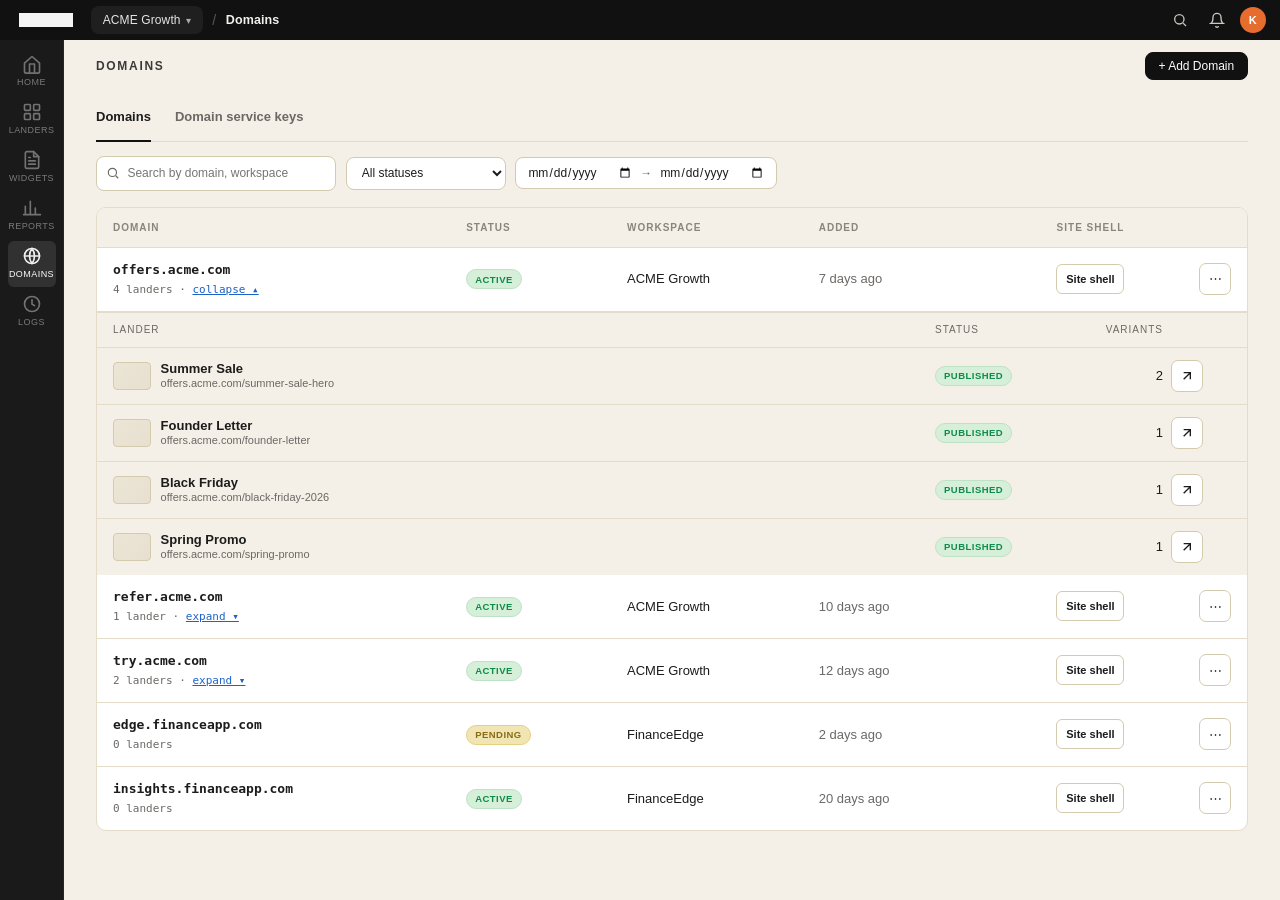
==== domains.html @ fefa6726 "added widgets, forms, html editor, etc" ====
<!DOCTYPE html>
<html lang="en">
<head>
  <meta charset="UTF-8" />
  <meta name="viewport" content="width=device-width, initial-scale=1, viewport-fit=cover" />
  <title>Domains · nexus</title>
  <link rel="stylesheet" href="styles.css" />
</head>
<body>
  <div class="top-strip"></div>
  <div class="shell">
    <aside class="sidebar">
      <a href="index.html" class="brand-tile" title="Home" aria-label="Forbes"><img src="img/forbes-logo.svg" alt="Forbes" class="brand-tile__img" width="72" height="18" decoding="async" /></a>
      <nav class="nav">
        <a href="index.html"><svg viewBox="0 0 24 24" fill="none" stroke="currentColor" stroke-width="2" stroke-linecap="round" stroke-linejoin="round"><path d="M3 11l9-8 9 8v10a2 2 0 0 1-2 2H5a2 2 0 0 1-2-2z"/><path d="M9 22V12h6v10"/></svg>Home</a>
        <a href="landers.html"><svg viewBox="0 0 24 24" fill="none" stroke="currentColor" stroke-width="2" stroke-linecap="round" stroke-linejoin="round"><rect x="3" y="3" width="7" height="7" rx="1"/><rect x="14" y="3" width="7" height="7" rx="1"/><rect x="3" y="14" width="7" height="7" rx="1"/><rect x="14" y="14" width="7" height="7" rx="1"/></svg>Landers</a>
        <a href="widgets.html"><svg viewBox="0 0 24 24" fill="none" stroke="currentColor" stroke-width="2" stroke-linecap="round" stroke-linejoin="round"><path d="M14 2H6a2 2 0 0 0-2 2v16a2 2 0 0 0 2 2h12a2 2 0 0 0 2-2V8z"/><path d="M14 2v6h6M16 13H8M16 17H8M10 9H8"/></svg>Widgets</a>
        <a href="reports.html"><svg viewBox="0 0 24 24" fill="none" stroke="currentColor" stroke-width="2" stroke-linecap="round" stroke-linejoin="round"><path d="M4 20V10M10 20V4M16 20v-8M22 20H2"/></svg>Reports</a>
        <a href="domains.html" class="is-active" aria-current="page"><svg viewBox="0 0 24 24" fill="none" stroke="currentColor" stroke-width="2" stroke-linecap="round" stroke-linejoin="round"><circle cx="12" cy="12" r="9"/><path d="M3 12h18M12 3a15 15 0 0 1 0 18M12 3a15 15 0 0 0 0 18"/></svg>Domains</a>
        <a href="logs.html"><svg viewBox="0 0 24 24" fill="none" stroke="currentColor" stroke-width="2" stroke-linecap="round" stroke-linejoin="round"><circle cx="12" cy="12" r="9"/><path d="M12 7v5l3 2"/></svg>Logs</a>
      </nav>
      <div class="avatar">K</div>
    </aside>

    <main class="main">
      <div class="page-header">
        <h1>Domains</h1>
        <div class="page-header__right">
          <button class="btn btn--black">+ Add Domain</button>
        </div>
      </div>

      <div class="page-body" data-tabs="domains-page">
        <div class="tabs">
          <button type="button" class="tab is-active" data-tab="domains">Domains</button>
          <button type="button" class="tab" data-tab="dsk">Domain service keys</button>
        </div>

        <section data-tab-panel="domains">
        <div class="toolbar">
          <div class="search-wrap">
            <svg viewBox="0 0 24 24" fill="none" stroke="currentColor" stroke-width="2"><circle cx="11" cy="11" r="7"/><path d="M21 21l-4.3-4.3"/></svg>
            <input class="input" type="search" id="domains-search" placeholder="Search by domain, workspace" />
          </div>
          <select class="select" id="domains-status-filter" aria-label="Status filter">
            <option value="">All statuses</option>
            <option value="active">Active</option>
            <option value="pending">Pending</option>
          </select>
          <div class="date-range" role="group" aria-label="Date added range">
            <input type="date" class="date-range__input" id="domains-date-from" aria-label="From date" />
            <span class="date-range__sep" aria-hidden="true">→</span>
            <input type="date" class="date-range__input" id="domains-date-to" aria-label="To date" />
          </div>
        </div>
        <div class="card">
          <div class="table-scroll" role="region" aria-label="Domains">
          <table class="table">
            <thead>
              <tr>
                <th>Domain</th>
                <th>Status</th>
                <th>Workspace</th>
                <th>Added</th>
                <!-- 6: H/F renamed to "Site shell" (Header / Footer / CMP). Tooltip clarifies. -->
                <th class="right" title="Shared header, footer, and consent (CMP) markup">Site shell</th>
                <th class="right"></th>
              </tr>
            </thead>
            <tbody>
              <tr class="domain-row" data-domain-row data-domain="offers.acme.com" data-workspace="ACME Growth" data-status="active" data-added="2026-04-16">
                <td>
                  <strong class="mono">offers.acme.com</strong>
                  <div class="domain-row__meta">4 landers · <button class="js-domain-toggle" data-target="nested-offers" aria-expanded="true" aria-controls="nested-offers"><span class="js-collapse-label">collapse ▴</span></button></div>
                </td>
                <td><span class="badge badge--active">Active</span></td>
                <td>ACME Growth</td>
                <td class="muted">7 days ago</td>
                <td class="right"><button class="shell-btn js-edit-shell" data-domain="offers.acme.com">Site shell</button></td>
                <td class="right"><button class="icon-btn" aria-label="More">⋯</button></td>
              </tr>
              <tr><td colspan="6" style="padding:0; border:none;">
                <div class="nested-landers" id="nested-offers">
                  <div class="nested-landers__head"><div>Lander</div><div>Status</div><div class="right">Variants</div><div></div></div>
                  <div class="nested-lander"><div class="lander-cell"><span class="lander-thumb"></span><div class="lander-name"><strong>Summer Sale</strong><small>offers.acme.com/summer-sale-hero</small></div></div><div><span class="badge badge--published">Published</span></div><div class="right">2</div><div><a class="icon-btn" href="landers.html?lander=summer-sale" title="Open in Landers" aria-label="Open Summer Sale in Landers"><svg viewBox="0 0 24 24" fill="none" stroke="currentColor" stroke-width="2"><path d="M7 17L17 7M7 7h10v10"/></svg></a></div></div>
                  <div class="nested-lander"><div class="lander-cell"><span class="lander-thumb"></span><div class="lander-name"><strong>Founder Letter</strong><small>offers.acme.com/founder-letter</small></div></div><div><span class="badge badge--published">Published</span></div><div class="right">1</div><div><a class="icon-btn" href="landers.html?lander=founder-letter" title="Open in Landers" aria-label="Open Founder Letter in Landers"><svg viewBox="0 0 24 24" fill="none" stroke="currentColor" stroke-width="2"><path d="M7 17L17 7M7 7h10v10"/></svg></a></div></div>
                  <div class="nested-lander"><div class="lander-cell"><span class="lander-thumb"></span><div class="lander-name"><strong>Black Friday</strong><small>offers.acme.com/black-friday-2026</small></div></div><div><span class="badge badge--published">Published</span></div><div class="right">1</div><div><a class="icon-btn" href="landers.html?lander=black-friday" title="Open in Landers" aria-label="Open Black Friday in Landers"><svg viewBox="0 0 24 24" fill="none" stroke="currentColor" stroke-width="2"><path d="M7 17L17 7M7 7h10v10"/></svg></a></div></div>
                  <div class="nested-lander"><div class="lander-cell"><span class="lander-thumb"></span><div class="lander-name"><strong>Spring Promo</strong><small>offers.acme.com/spring-promo</small></div></div><div><span class="badge badge--published">Published</span></div><div class="right">1</div><div><a class="icon-btn" href="landers.html?lander=spring-promo" title="Open in Landers" aria-label="Open Spring Promo in Landers"><svg viewBox="0 0 24 24" fill="none" stroke="currentColor" stroke-width="2"><path d="M7 17L17 7M7 7h10v10"/></svg></a></div></div>
                </div>
              </td></tr>

              <tr class="domain-row" data-domain-row data-domain="refer.acme.com" data-workspace="ACME Growth" data-status="active" data-added="2026-04-13">
                <td><strong class="mono">refer.acme.com</strong>
                  <div class="domain-row__meta">1 lander · <button class="js-domain-toggle" data-target="nested-refer" aria-expanded="false" aria-controls="nested-refer"><span class="js-collapse-label">expand ▾</span></button></div>
                </td>
                <td><span class="badge badge--active">Active</span></td>
                <td>ACME Growth</td>
                <td class="muted">10 days ago</td>
                <td class="right"><button class="shell-btn js-edit-shell" data-domain="refer.acme.com">Site shell</button></td>
                <td class="right"><button class="icon-btn">⋯</button></td>
              </tr>
              <tr><td colspan="6" style="padding:0; border:none;"><div class="nested-landers" id="nested-refer" hidden></div></td></tr>

              <tr class="domain-row" data-domain-row data-domain="try.acme.com" data-workspace="ACME Growth" data-status="active" data-added="2026-04-11">
                <td><strong class="mono">try.acme.com</strong>
                  <div class="domain-row__meta">2 landers · <button class="js-domain-toggle" data-target="nested-try" aria-expanded="false" aria-controls="nested-try"><span class="js-collapse-label">expand ▾</span></button></div>
                </td>
                <td><span class="badge badge--active">Active</span></td>
                <td>ACME Growth</td>
                <td class="muted">12 days ago</td>
                <td class="right"><button class="shell-btn js-edit-shell" data-domain="try.acme.com">Site shell</button></td>
                <td class="right"><button class="icon-btn">⋯</button></td>
              </tr>
              <tr><td colspan="6" style="padding:0; border:none;"><div class="nested-landers" id="nested-try" hidden></div></td></tr>

              <tr class="domain-row" data-domain-row data-domain="edge.financeapp.com" data-workspace="FinanceEdge" data-status="pending" data-added="2026-04-21">
                <td><strong class="mono">edge.financeapp.com</strong>
                  <div class="domain-row__meta">0 landers</div>
                </td>
                <td><span class="badge badge--pending">Pending</span></td>
                <td>FinanceEdge</td>
                <td class="muted">2 days ago</td>
                <td class="right"><button class="shell-btn js-edit-shell" data-domain="edge.financeapp.com">Site shell</button></td>
                <td class="right"><button class="icon-btn">⋯</button></td>
              </tr>
              <tr class="domain-row" data-domain-row data-domain="insights.financeapp.com" data-workspace="FinanceEdge" data-status="active" data-added="2026-04-03">
                <td><strong class="mono">insights.financeapp.com</strong>
                  <div class="domain-row__meta">0 landers</div>
                </td>
                <td><span class="badge badge--active">Active</span></td>
                <td>FinanceEdge</td>
                <td class="muted">20 days ago</td>
                <td class="right"><button class="shell-btn js-edit-shell" data-domain="insights.financeapp.com">Site shell</button></td>
                <td class="right"><button class="icon-btn">⋯</button></td>
              </tr>
            </tbody>
          </table>
          </div>
        </div>
        </section>

        <section data-tab-panel="dsk" hidden>
          <div class="card">
            <div class="toolbar" style="padding-top:0.5rem;">
              <p class="muted" style="margin:0; flex:1; font-size:12px;">Keys used for server-side calls (webhooks, APIs). Prototype — nothing is persisted.</p>
              <button type="button" class="btn btn--black" id="dsk-add-btn">+ Add key</button>
            </div>
            <div class="table-scroll" role="region" aria-label="Domain service keys">
              <table class="table table--dsk" id="dsk-table">
                <thead>
                  <tr>
                    <th>Name</th>
                    <th>Key ID</th>
                    <th>Domains</th>
                    <th>Created</th>
                    <th>Last used</th>
                    <th class="right">Actions</th>
                  </tr>
                </thead>
                <tbody id="dsk-body"></tbody>
              </table>
            </div>
          </div>
        </section>
      </div>
    </main>
  </div>

  <!-- Site shell: right drawer + preview (see site-shell.js) -->

  <!-- DSK: add / edit (same dialog, mode) -->
  <dialog class="modal" id="dialog-dsk-form">
    <form method="dialog" class="modal__inner" id="form-dsk">
      <div class="modal__header">
        <div>
          <h2 class="modal__title" id="dsk-form-title">Add service key</h2>
          <p class="modal__hint" id="dsk-form-hint">Display name and which domains may use this key.</p>
        </div>
        <button type="button" class="modal__close" data-close-dialog aria-label="Close">✕</button>
      </div>
      <input type="hidden" id="dsk-edit-id" value="" />
      <div class="field"><label for="dsk-name">Name</label><input type="text" id="dsk-name" required placeholder="e.g. Stripe payouts" /></div>
      <div class="field"><label for="dsk-domains">Domains (comma-separated)</label><input type="text" id="dsk-domains" placeholder="offers.acme.com, try.acme.com" /></div>
      <div class="field" id="dsk-secret-wrap">
        <label for="dsk-secret">Secret (shown once)</label>
        <input type="text" id="dsk-secret" placeholder="sk_live_…" autocomplete="off" />
        <div class="field__hint">Prototype only — not stored securely.</div>
      </div>
      <div class="modal__actions">
        <button type="button" class="btn" data-close-dialog>Cancel</button>
        <button type="submit" class="btn btn--black" id="dsk-form-save">Save</button>
      </div>
    </form>
  </dialog>

  <dialog class="modal" id="dialog-dsk-rename">
    <form method="dialog" class="modal__inner">
      <div class="modal__header">
        <div><h2 class="modal__title">Rename key</h2></div>
        <button type="button" class="modal__close" data-close-dialog aria-label="Close">✕</button>
      </div>
      <input type="hidden" id="dsk-rename-id" />
      <div class="field"><label for="dsk-rename-input">New name</label><input type="text" id="dsk-rename-input" required /></div>
      <div class="modal__actions">
        <button type="button" class="btn" data-close-dialog>Cancel</button>
        <button type="button" class="btn btn--black" id="dsk-rename-save">Save</button>
      </div>
    </form>
  </dialog>

  <dialog class="modal" id="dialog-dsk-delete">
    <div class="modal__inner">
      <div class="modal__header">
        <div><h2 class="modal__title">Delete key</h2><p class="modal__hint" id="dsk-delete-msg"></p></div>
        <button type="button" class="modal__close" data-close-dialog aria-label="Close">✕</button>
      </div>
      <div class="modal__actions">
        <button type="button" class="btn" data-close-dialog>Cancel</button>
        <button type="button" class="btn btn--black" id="dsk-delete-confirm">Delete</button>
      </div>
    </div>
  </dialog>

  <script src="app.js"></script>
  <script src="site-shell.js"></script>
  <script>
    // --- Domains tab: search + status + date-added filters ---
    (function () {
      var rows = document.querySelectorAll("tr[data-domain-row]");
      if (!rows.length) return;
      var search = document.getElementById("domains-search");
      var stat   = document.getElementById("domains-status-filter");
      var fromEl = document.getElementById("domains-date-from");
      var toEl   = document.getElementById("domains-date-to");

      function apply() {
        var q  = (search && search.value || "").trim().toLowerCase();
        var sv = stat && stat.value || "";
        var fromD = fromEl && fromEl.value ? new Date(fromEl.value) : null;
        var toD   = toEl   && toEl.value   ? new Date(toEl.value)   : null;

        rows.forEach(function (r) {
          var dom  = (r.getAttribute("data-domain") || "").toLowerCase();
          var ws   = (r.getAttribute("data-workspace") || "").toLowerCase();
          var st   = r.getAttribute("data-status") || "";
          var addS = r.getAttribute("data-added") || "";
          var addD = addS ? new Date(addS) : null;
          var keep = true;
          if (q && dom.indexOf(q) === -1 && ws.indexOf(q) === -1) keep = false;
          if (sv && st !== sv) keep = false;
          if (fromD && addD && addD < fromD) keep = false;
          if (toD && addD && addD.getTime() > toD.getTime() + 86399999) keep = false;
          r.hidden = !keep;
          // Hide the sibling nested-landers row (if any) alongside the domain row.
          var next = r.nextElementSibling;
          if (next && next.querySelector(".nested-landers")) next.hidden = !keep;
        });
      }

      if (search) search.addEventListener("input", apply);
      if (stat)   stat.addEventListener("change", apply);
      if (fromEl) fromEl.addEventListener("change", apply);
      if (toEl)   toEl.addEventListener("change", apply);
    })();

    // --- Domain service keys (prototype CRUD) ---
    (function () {
      var body = document.getElementById("dsk-body");
      var formDlg = document.getElementById("dialog-dsk-form");
      var formTitle = document.getElementById("dsk-form-title");
      var formHint = document.getElementById("dsk-form-hint");
      var editId = document.getElementById("dsk-edit-id");
      var nameIn = document.getElementById("dsk-name");
      var domIn = document.getElementById("dsk-domains");
      var secIn = document.getElementById("dsk-secret");
      var secWrap = document.getElementById("dsk-secret-wrap");
      var renameDlg = document.getElementById("dialog-dsk-rename");
      var renameId = document.getElementById("dsk-rename-id");
      var renameIn = document.getElementById("dsk-rename-input");
      var delDlg = document.getElementById("dialog-dsk-delete");
      var delMsg = document.getElementById("dsk-delete-msg");
      var delPending = null;

      var keys = [
        { id: "k1", name: "Meta CAPI", prefix: "nxd_sk_a3f9", domains: "offers.acme.com, refer.acme.com", created: "Mar 2, 2026", lastUsed: "2h ago" },
        { id: "k2", name: "Lead webhook HMAC", prefix: "nxd_sk_8b21", domains: "offers.acme.com", created: "Jan 18, 2026", lastUsed: "1d ago" },
        { id: "k3", name: "Partner API", prefix: "nxd_sk_ee02", domains: "try.acme.com", created: "Apr 1, 2026", lastUsed: "—" }
      ];

      function render() {
        if (!body) return;
        body.innerHTML = "";
        keys.forEach(function (k) {
          var tr = document.createElement("tr");
          tr.innerHTML =
            "<td><strong>" + escapeHtml(k.name) + "</strong></td>" +
            "<td><code class=\"mono\">" + escapeHtml(k.prefix) + "••••••••</code></td>" +
            "<td class=\"muted\">" + escapeHtml(k.domains) + "</td>" +
            "<td class=\"muted\">" + escapeHtml(k.created) + "</td>" +
            "<td class=\"muted\">" + escapeHtml(k.lastUsed) + "</td>" +
            "<td class=\"right\"><div class=\"actions\">" +
            "<button type=\"button\" class=\"icon-btn js-dsk-copy\" data-id=\"" + k.id + "\" title=\"Copy key id\"><svg viewBox=\"0 0 24 24\" fill=\"none\" stroke=\"currentColor\" stroke-width=\"2\"><rect x=\"9\" y=\"9\" width=\"13\" height=\"13\" rx=\"2\"/><path d=\"M5 15H4a2 2 0 0 1-2-2V4a2 2 0 0 1 2-2h9a2 2 0 0 1 2 2v1\"/></svg></button>" +
            "<button type=\"button\" class=\"icon-btn js-dsk-edit\" data-id=\"" + k.id + "\" title=\"Edit\"><svg viewBox=\"0 0 24 24\" fill=\"none\" stroke=\"currentColor\" stroke-width=\"2\"><path d=\"M12 20h9\"/><path d=\"M16.5 3.5a2.12 2.12 0 0 1 3 3L7 19l-4 1 1-4z\"/></svg></button>" +
            "<button type=\"button\" class=\"icon-btn js-dsk-rename\" data-id=\"" + k.id + "\" title=\"Rename\"><svg viewBox=\"0 0 24 24\" fill=\"none\" stroke=\"currentColor\" stroke-width=\"2\"><path d=\"M4 7V4h16v3\"/><path d=\"M9 20h6\"/><path d=\"M12 4v16\"/></svg></button>" +
            "<button type=\"button\" class=\"icon-btn js-dsk-del\" data-id=\"" + k.id + "\" title=\"Delete\"><svg viewBox=\"0 0 24 24\" fill=\"none\" stroke=\"currentColor\" stroke-width=\"2\"><path d=\"M3 6h18M8 6V4h8v2M19 6v14a2 2 0 0 1-2 2H7a2 2 0 0 1-2-2V6\"/></svg></button>" +
            "</div></td>";
          body.appendChild(tr);
        });
      }

      function escapeHtml(s) {
        return String(s).replace(/&/g, "&amp;").replace(/</g, "&lt;").replace(/\"/g, "&quot;");
      }

      function openAdd() {
        editId.value = "";
        formTitle.textContent = "Add service key";
        formHint.textContent = "Display name and which domains may use this key.";
        nameIn.value = "";
        domIn.value = "";
        secIn.value = "";
        secWrap.hidden = false;
        formDlg.showModal();
      }

      function openEdit(id) {
        var k = keys.find(function (x) { return x.id === id; });
        if (!k) return;
        editId.value = id;
        formTitle.textContent = "Edit service key";
        formHint.textContent = "Update domains allowed for this key.";
        nameIn.value = k.name;
        domIn.value = k.domains;
        secWrap.hidden = true;
        formDlg.showModal();
      }

      document.getElementById("dsk-add-btn").addEventListener("click", openAdd);

      document.getElementById("form-dsk").addEventListener("submit", function (e) {
        e.preventDefault();
        var id = editId.value;
        var nm = nameIn.value.trim();
        var dm = domIn.value.trim();
        if (!nm) return;
        if (id) {
          var kk = keys.find(function (x) { return x.id === id; });
          if (kk) { kk.name = nm; kk.domains = dm || kk.domains; }
        } else {
          var prefix = "nxd_sk_" + Math.random().toString(36).slice(2, 6);
          keys.push({
            id: "k" + Date.now(),
            name: nm,
            prefix: prefix,
            domains: dm || "—",
            created: new Date().toLocaleDateString(undefined, { year: "numeric", month: "short", day: "numeric" }),
            lastUsed: "—"
          });
        }
        formDlg.close();
        render();
      });

      document.getElementById("dsk-body").addEventListener("click", function (e) {
        var t = e.target.closest(".js-dsk-copy");
        if (t) {
          var k = keys.find(function (x) { return x.id === t.getAttribute("data-id"); });
          if (k && navigator.clipboard) navigator.clipboard.writeText(k.prefix + "•••••••• (mock)");
          return;
        }
        t = e.target.closest(".js-dsk-edit");
        if (t) { openEdit(t.getAttribute("data-id")); return; }
        t = e.target.closest(".js-dsk-rename");
        if (t) {
          var kk = keys.find(function (x) { return x.id === t.getAttribute("data-id"); });
          if (kk) {
            renameId.value = kk.id;
            renameIn.value = kk.name;
            renameDlg.showModal();
          }
          return;
        }
        t = e.target.closest(".js-dsk-del");
        if (t) {
          delPending = t.getAttribute("data-id");
          var kk = keys.find(function (x) { return x.id === delPending; });
          delMsg.textContent = kk ? "Remove \"" + kk.name + "\"? Integrations using it will break." : "";
          delDlg.showModal();
        }
      });

      document.getElementById("dsk-rename-save").addEventListener("click", function () {
        var id = renameId.value;
        var nm = renameIn.value.trim();
        if (!nm) return;
        var kk = keys.find(function (x) { return x.id === id; });
        if (kk) kk.name = nm;
        renameDlg.close();
        render();
      });

      document.getElementById("dsk-delete-confirm").addEventListener("click", function () {
        keys = keys.filter(function (x) { return x.id !== delPending; });
        delDlg.close();
        delPending = null;
        render();
      });

      render();
    })();
  </script>
</body>
</html>
---- styles.css ----
/* nexus playground — matches the screenshot design language.
   Theme/visuals preserved from your UI. Playground only: state not persisted. */

:root {
  /* Page / canvas — single cream across the system */
  --bg: #F5F0E7;
  --bg-soft: #F5F0E7;
  /* Slight press/hover on top of canvas — tuned from --bg */
  --bg-hover: #ebe6dc;
  --surface: #ffffff;
  --sidebar-bg: #1a1a1a;
  --sidebar-border: #262626;
  --sidebar-muted: #7a7a7a;
  --sidebar-text: #e7e5e4;
  --text: #1c1c1c;
  --text-muted: #6b6865;
  --border: #e4dcc9;
  --border-strong: #d4caae;
  --brand: #e76d2f;
  --brand-soft: #fbe9d9;
  --accent-cta: #ec6a2a;
  --black: #111111;
  --green: #0f8a4b;
  --green-soft: #d6efd9;
  --amber: #8a6d1b;
  --amber-soft: #f1e6b3;
  --blue: #1d61c9;
  --radius: 10px;
  --radius-sm: 8px;
  --shadow: 0 1px 2px rgba(0, 0, 0, 0.04), 0 8px 24px rgba(26, 20, 10, 0.06);

  /* Spacing system — lock for rhythm */
  --page-pad: 32px;
  --section-gap: 48px;
  --component-gap: 24px;
  --gap-sm: 16px;
  --gap-micro: 6px;
  /* Hero / home table / content rail max (960–1000px band) */
  --content-max: 980px;
  --sidebar-w: 64px;
}

@import url("https://fonts.googleapis.com/css2?family=Fraunces:ital,opsz,wght@0,9..144,400;0,9..144,500;0,9..144,600;0,9..144,700;1,9..144,400;1,9..144,500&family=Inter:wght@400;500;600;700&display=swap");

* { box-sizing: border-box; }

html {
  -webkit-text-size-adjust: 100%;
  text-size-adjust: 100%;
}
html, body { height: 100%; }
body {
  margin: 0;
  font-family: Inter, -apple-system, BlinkMacSystemFont, "Segoe UI", Helvetica, Arial, sans-serif;
  font-size: 13px;
  color: var(--text);
  background: var(--bg);
  -webkit-font-smoothing: antialiased;
  line-height: 1.5;
}

a { color: inherit; text-decoration: none; }
button { font: inherit; }

/* ---------- Shell ---------- */

.shell {
  display: grid;
  grid-template-columns: var(--sidebar-w) minmax(0, 1fr);
  min-height: 100vh;
  min-height: 100dvh;
  min-width: 0;
}

.top-strip {
  position: fixed;
  top: 0;
  left: 0;
  right: 0;
  height: 40px;
  background: var(--black);
  color: #e7e5e4;
  z-index: 40;
  display: flex;
  align-items: center;
  justify-content: space-between;
  padding: 0 0.9rem 0 0.7rem;
  gap: 1rem;
}
.top-strip__left,
.top-strip__right { display: flex; align-items: center; gap: 0.55rem; }
.top-strip__left { min-width: 0; }

/* Brand + page-name sit next to the workspace pill */
.top-brand {
  width: auto;
  height: 28px;
  min-width: 0;
  padding: 0 8px;
  border-radius: 6px;
  background: transparent;
  display: flex;
  align-items: center;
  justify-content: center;
  text-decoration: none;
  flex-shrink: 0;
  margin-right: 0.1rem;
  box-sizing: border-box;
}
.top-brand:hover {
  background: rgba(255, 255, 255, 0.08);
}
.top-brand__img {
  display: block;
  height: 15px;
  width: auto;
  max-height: 17px;
  object-fit: contain;
}
/* Domains page only — nexus wordmark (dark art) on dark strip */
.top-brand__img--nexus {
  height: 14px;
  max-height: 16px;
  width: auto;
  max-width: min(132px, 38vw);
  object-fit: contain;
  object-position: left center;
  filter: brightness(0) invert(1);
  opacity: 0.96;
}
.top-brand--nexus:hover .top-brand__img--nexus {
  opacity: 1;
}
.top-sep { color: #5b5751; font-size: 14px; margin: 0 0.05rem; }
.top-page {
  font-size: 12.5px;
  font-weight: 600;
  color: #f3f1ed;
  letter-spacing: 0.01em;
  white-space: nowrap;
  overflow: hidden;
  text-overflow: ellipsis;
}

.top-strip__right .avatar { margin-top: 0; width: 26px; height: 26px; font-size: 11px; }
.top-strip__right .icon-btn {
  color: #cbc7c1;
  background: transparent;
  border: none;
  width: 28px;
  height: 28px;
}
.top-strip__right .icon-btn:hover { color: #fff; background: rgba(255,255,255,0.08); }

/* Workspace switcher pill — the sidebar 'AG' tile is promoted up here */
.ws-switch {
  display: inline-flex;
  align-items: center;
  gap: 0.35rem;
  padding: 0.25rem 0.65rem;
  border-radius: 8px;
  background: rgba(255,255,255,0.06);
  color: #e7e5e4;
  font-size: 12px;
  font-weight: 500;
  cursor: pointer;
  border: 1px solid transparent;
  list-style: none;
}
.ws-switch::-webkit-details-marker { display: none; }
.ws-switch:hover { background: rgba(255,255,255,0.12); }
details.ws[open] > .ws-switch { background: rgba(255,255,255,0.14); border-color: rgba(255,255,255,0.18); }
.ws-chip {
  width: 22px;
  height: 22px;
  border-radius: 5px;
  background: var(--brand);
  color: #fff;
  display: grid;
  place-items: center;
  font-size: 10px;
  font-weight: 700;
  letter-spacing: 0.04em;
}
.ws-name { letter-spacing: 0.01em; }
.ws-sub {
  font-size: 10px;
  color: #a8a49d;
  font-weight: 400;
  letter-spacing: 0.04em;
  text-transform: uppercase;
  margin-right: 0.1rem;
}
.ws-caret { opacity: 0.7; font-size: 10px; }

details.ws { position: relative; }
.ws-menu {
  position: absolute;
  top: calc(100% + 6px);
  left: 0;
  min-width: 280px;
  background: #fff;
  color: var(--text);
  border: 1px solid var(--border);
  border-radius: 10px;
  box-shadow: 0 14px 34px rgba(0,0,0,0.22);
  padding: 0.4rem;
  z-index: 60;
}
.ws-menu__label {
  font-size: 10px;
  font-weight: 700;
  letter-spacing: 0.12em;
  text-transform: uppercase;
  color: var(--text-muted);
  padding: 0.5rem 0.6rem 0.35rem;
}
.ws-option {
  display: flex;
  align-items: center;
  gap: 0.6rem;
  padding: 0.45rem 0.55rem;
  border-radius: 7px;
  cursor: pointer;
  font-size: 13px;
  color: var(--text);
  border: none;
  background: transparent;
  width: 100%;
  text-align: left;
}
.ws-option small { color: var(--text-muted); font-size: 11px; }
.ws-option:hover { background: var(--bg); }
.ws-option.is-active { background: #fbf1df; }
.ws-option__body { display: flex; flex-direction: column; line-height: 1.25; }
.ws-option__check { margin-left: auto; color: var(--brand); font-weight: 700; }
.ws-menu__sep { height: 1px; background: var(--border); margin: 0.35rem 0; }
.ws-menu__foot {
  padding: 0.35rem 0.55rem 0.15rem;
  font-size: 11px;
  color: var(--text-muted);
  display: flex;
  justify-content: space-between;
  gap: 0.5rem;
}
.ws-menu__foot a { color: var(--brand); font-weight: 500; }

.shell {
  padding-top: 40px;
}

.sidebar {
  background: var(--sidebar-bg);
  border-right: 1px solid var(--sidebar-border);
  color: var(--sidebar-text);
  display: flex;
  flex-direction: column;
  align-items: center;
  padding: 0.55rem 0;
  gap: 0.45rem;
  position: sticky;
  top: 40px;
  height: calc(100vh - 40px);
}

.brand-tile {
  width: auto;
  max-width: 52px;
  height: 30px;
  padding: 4px 6px;
  border-radius: 6px;
  background: transparent;
  display: flex;
  align-items: center;
  justify-content: center;
  box-sizing: border-box;
}
.brand-tile:hover {
  background: rgba(255, 255, 255, 0.06);
}
.brand-tile__img {
  display: block;
  height: 12px;
  width: auto;
  max-width: 100%;
  object-fit: contain;
}

/* The old sidebar scope-tile has been replaced by the workspace switcher
   in the top strip — hide it wherever legacy markup still references it. */
.scope-tile { display: none; }

.nav {
  display: flex;
  flex-direction: column;
  align-items: center;
  gap: 0.15rem;
  flex: 1;
}

.nav a {
  display: flex;
  flex-direction: column;
  align-items: center;
  gap: 2px;
  padding: 0.32rem 0.2rem;
  color: var(--sidebar-muted);
  font-size: 9px;
  letter-spacing: 0.05em;
  text-transform: uppercase;
  border-radius: 6px;
  width: 48px;
}

.nav a svg { width: 20px; height: 20px; opacity: 0.92; }

.nav a:hover { color: #e7e5e4; background: rgba(255, 255, 255, 0.04); }

.nav a.is-active {
  color: #fff;
  background: rgba(255, 255, 255, 0.1);
  padding: 0.32rem 0.28rem;
}

.avatar {
  width: 26px;
  height: 26px;
  border-radius: 999px;
  background: var(--brand);
  color: #fff;
  display: grid;
  place-items: center;
  font-weight: 700;
  font-size: 11px;
  margin-top: auto;
}

/* ---------- Main ---------- */

.main {
  padding: 0 var(--page-pad);
  min-width: 0;
  background: var(--bg);
  overflow-x: clip;
}

.page-header {
  padding: 0.75rem 0 0.65rem;
  display: flex;
  align-items: center;
  justify-content: space-between;
  gap: 1rem;
  flex-wrap: wrap;
}

.page-header h1 {
  margin: 0;
  font-size: 12px;
  font-weight: 600;
  letter-spacing: 0.14em;
  text-transform: uppercase;
  color: #3a3a3a;
}

.page-header__right {
  display: flex;
  align-items: center;
  gap: 0.5rem;
  flex-wrap: wrap;
}

.page-body {
  padding: 0 0 var(--section-gap);
}

/* Home omits the page-header row; keep top rhythm aligned with other pages */
.main > .page-body:first-child {
  padding-top: 0.75rem;
}

/* Hero + home table: same max width as content grid (960–1000px band) */
.content-rail {
  max-width: min(var(--content-max), 100%);
  margin-left: 0;
  margin-right: auto;
  width: 100%;
  min-width: 0;
}

/* Home: fill main column (no narrow “postcard” rail) + ~110% type scale at 100% zoom */
.main.main--home {
  --page-pad: clamp(14px, 2.2vw, 26px);
  /* ~110% of global 13px body; table cells use explicit 13px — overridden below */
  font-size: clamp(13.5px, 0.28vw + 12.6px, 15px);
}
.main--home .content-rail {
  max-width: 100%;
  width: 100%;
}

/* ---------- Buttons ---------- */

.btn {
  appearance: none;
  border: 1px solid var(--border-strong);
  background: var(--surface);
  color: var(--text);
  padding: 0.45rem 0.8rem;
  border-radius: 8px;
  font-size: 12px;
  font-weight: 500;
  cursor: pointer;
  display: inline-flex;
  align-items: center;
  gap: 0.35rem;
  line-height: 1;
  white-space: nowrap;
}
.btn:hover { background: var(--bg-hover); }
.btn--black {
  background: var(--black);
  border-color: var(--black);
  color: #fff;
}
.btn--black:hover { background: #000; }
.btn--ghost { background: transparent; border-color: transparent; }
.btn--ghost:hover { background: rgba(0, 0, 0, 0.04); }
.btn--danger { color: #a31a1a; }
.btn--cta {
  background: var(--accent-cta);
  border-color: var(--accent-cta);
  color: #fff;
  font-weight: 600;
}
.btn--cta:hover { background: #d85d1f; }
.btn--blue {
  background: var(--blue);
  border-color: var(--blue);
  color: #fff;
  font-weight: 600;
}
.btn--blue:hover { filter: brightness(1.07); }

.icon-btn {
  appearance: none;
  border: 1px solid var(--border-strong);
  background: var(--surface);
  color: #444;
  width: 32px;
  height: 32px;
  border-radius: 7px;
  cursor: pointer;
  display: inline-grid;
  place-items: center;
  padding: 0;
  flex-shrink: 0;
}
.icon-btn:hover { background: var(--bg-hover); }
.icon-btn svg { width: 16px; height: 16px; }

/* ---------- Inputs ---------- */

.input, .select {
  border: 1px solid var(--border-strong);
  background: var(--surface);
  color: var(--text);
  padding: 0.45rem 0.7rem;
  border-radius: 8px;
  font: inherit;
  font-size: 12px;
  min-width: 160px;
}
.select { padding-right: 1.75rem; }
.input:focus, .select:focus { outline: 2px solid rgba(231, 109, 47, 0.35); outline-offset: -1px; }

.search-wrap {
  position: relative;
}
.search-wrap .input { padding-left: 1.9rem; min-width: 240px; }
.search-wrap svg { position: absolute; left: 0.6rem; top: 50%; transform: translateY(-50%); width: 14px; height: 14px; color: var(--text-muted); }

/* ---------- Cards ---------- */

.card {
  background: var(--surface);
  border: 1px solid var(--border);
  border-radius: var(--radius);
  overflow: hidden;
}

/* ---------- Tables ---------- */

.table {
  width: 100%;
  border-collapse: separate;
  border-spacing: 0;
}
.table thead th {
  text-align: left;
  padding: 12px 16px;
  font-size: 10px;
  font-weight: 600;
  text-transform: uppercase;
  letter-spacing: 0.1em;
  color: #8a847c;
  background: var(--bg);
  border-bottom: 1px solid var(--border);
}
.table thead th.is-sortable {
  cursor: pointer;
  user-select: none;
  position: relative;
  transition: color 0.12s ease;
}
.table thead th.is-sortable:hover { color: var(--text); }
.table thead th.is-sortable .th-sort {
  display: inline-block;
  margin-left: 4px;
  width: 10px;
  font-size: 10px;
  color: var(--text-muted);
  opacity: 0;
  transition: opacity 0.12s ease;
}
.table thead th.is-sortable:hover .th-sort,
.table thead th.is-sortable.is-sorted .th-sort {
  opacity: 1;
}
.table thead th.is-sortable.is-sorted { color: var(--text); }
.table thead th.is-sortable.is-sorted .th-sort { color: var(--brand); }

/* Date range compound input */
.date-range {
  display: inline-flex;
  align-items: center;
  gap: 0.25rem;
  background: var(--surface);
  border: 1px solid var(--border-strong);
  border-radius: 8px;
  padding: 0 0.5rem;
  height: 32px;
}
.date-range:focus-within {
  outline: 2px solid rgba(231, 109, 47, 0.35);
  outline-offset: -1px;
}
.date-range__input {
  border: 0;
  background: transparent;
  padding: 0.35rem 0.2rem;
  font: inherit;
  font-size: 12px;
  color: var(--text);
  min-width: 112px;
}
.date-range__input:focus { outline: none; }
.date-range__sep { color: var(--text-muted); font-size: 12px; }
.table tbody td {
  padding: 12px 16px;
  font-size: 13px;
  border-bottom: 1px solid var(--border);
  vertical-align: middle;
  min-height: 56px;
  box-sizing: border-box;
}
.table tbody tr:last-child td { border-bottom: none; }
.table tbody tr:hover td { background: var(--bg-hover); }

.lander-cell { display: flex; align-items: center; gap: 0.6rem; }
.lander-thumb {
  width: 38px;
  height: 28px;
  border-radius: 4px;
  background: linear-gradient(135deg, color-mix(in srgb, var(--bg) 72%, var(--border-strong) 28%), color-mix(in srgb, var(--bg) 58%, var(--border-strong) 42%));
  border: 1px solid var(--border-strong);
  display: inline-block;
  flex-shrink: 0;
}
.lander-name { display: flex; flex-direction: column; line-height: 1.2; }
.lander-name strong { font-weight: 600; font-size: 13px; }
.lander-name small { color: var(--text-muted); font-size: 11px; }

.variants-badge {
  background: var(--bg);
  border: 1px solid var(--border-strong);
  color: #6d5d2c;
  border-radius: 999px;
  padding: 2px 8px;
  font-size: 10px;
  font-weight: 600;
  margin-left: 0.35rem;
}

.sub-metric {
  display: block;
  font-size: 11px;
  color: var(--text-muted);
  font-weight: 400;
  margin-top: 2px;
  letter-spacing: 0;
}

.row-hidden { display: none !important; }

/* ---------- Event logs ---------- */

.logs-pills-bar {
  display: flex;
  align-items: center;
  justify-content: space-between;
  flex-wrap: wrap;
  gap: 0.75rem;
  margin-bottom: 1rem;
}
.logs-pills { display: flex; flex-wrap: wrap; gap: 0.4rem; }
.logs-refresh-note { font-size: 11px; white-space: nowrap; }

.log-filter-pill {
  appearance: none;
  border: 1px solid var(--border-strong);
  background: var(--surface);
  color: var(--text);
  padding: 0.38rem 0.75rem;
  border-radius: 999px;
  font-size: 12px;
  font-weight: 500;
  cursor: pointer;
  display: inline-flex;
  align-items: center;
  gap: 0.35rem;
  font-family: inherit;
}
.log-filter-pill.is-active {
  background: #2a2826;
  color: #fff;
  border-color: #2a2826;
}
.log-filter-pill .dot {
  width: 6px;
  height: 6px;
  border-radius: 50%;
  flex-shrink: 0;
}
.log-filter-pill[data-filter="impression"] .dot { background: #4a74e8; }
.log-filter-pill[data-filter="click"] .dot { background: var(--brand); }
.log-filter-pill[data-filter="conversion"] .dot { background: #2a8f4a; }
.log-filter-pill[data-filter="visit"] .dot { background: #8b7a96; }
.log-filter-count { font-weight: 600; opacity: 0.85; }

.logs-card { margin-bottom: var(--section-gap); }
.logs-table-wrap {
  overflow-x: auto;
  -webkit-overflow-scrolling: touch;
  overscroll-behavior-x: contain;
  max-width: 100%;
}
.logs-table-wrap .table--logs {
  min-width: 880px;
}

.table--logs thead th {
  white-space: nowrap;
}
.table--logs .log-th-chev { width: 32px; padding-left: 12px; padding-right: 4px; }
.table--logs .log-ts { font-size: 12px; white-space: nowrap; }

.table--logs tbody tr.log-data-row {
  cursor: pointer;
}
.table--logs tbody tr.log-data-row td {
  border-bottom: 1px solid var(--border);
}
.table--logs tbody tr.log-data-row:hover td {
  background: var(--bg-hover);
}
.table--logs tbody tr.log-data-row.is-expanded td {
  background: var(--bg);
}

.log-chev-cell {
  width: 32px;
  text-align: center;
  vertical-align: middle;
  color: #a8a49d;
}
.log-chev {
  display: inline-block;
  font-size: 10px;
  line-height: 1;
  transition: transform 0.15s ease;
}
.log-data-row.is-expanded .log-chev {
  transform: rotate(90deg);
}

.log-event {
  display: inline-block;
  padding: 3px 9px;
  border-radius: 6px;
  font-size: 11px;
  font-weight: 600;
  white-space: nowrap;
}
.log-event--conversion { background: #e0f0e4; color: #1a6b32; }
.log-event--click { background: #fce8d4; color: #a35216; }
.log-event--impression { background: #dfe8fb; color: #2a4a9e; }
.log-event--visit { background: #ebe4dc; color: #5c4d63; }

.log-variant-pill {
  display: inline-block;
  background: #1a1a1a;
  color: #fff;
  border-radius: 4px;
  padding: 2px 7px;
  font-size: 10px;
  font-weight: 600;
  letter-spacing: 0.02em;
}

.log-meta-preview {
  max-width: 240px;
  overflow: hidden;
  text-overflow: ellipsis;
  white-space: nowrap;
  font-size: 11px;
  color: #6b6560;
}

.table--logs tbody tr.log-expand-row td {
  padding: 0 16px 14px;
  border-bottom: 1px solid var(--border);
  background: var(--bg);
  vertical-align: top;
}
.table--logs tbody tr.log-expand-row:hover td {
  background: var(--bg-hover);
}
.table--logs tbody tr.log-expand-row:last-child td {
  border-bottom: none;
}

.log-expand-inner {
  padding: 0.25rem 0 0.35rem 0.25rem;
  max-width: 100%;
}
.log-expand-label {
  font-size: 10px;
  font-weight: 700;
  letter-spacing: 0.12em;
  text-transform: uppercase;
  color: var(--text-muted);
  margin-bottom: 0.5rem;
}
.log-raw-json {
  margin: 0;
  padding: 0.85rem 1rem;
  background: #fff;
  border: 1px solid var(--border);
  border-radius: 8px;
  font-family: ui-monospace, Menlo, monospace;
  font-size: 12px;
  line-height: 1.5;
  white-space: pre-wrap;
  word-break: break-word;
  color: var(--text);
}
.log-expand-foot {
  font-size: 11px;
  margin-top: 0.65rem;
  line-height: 1.4;
}

.logs-footer {
  display: flex;
  align-items: flex-end;
  justify-content: space-between;
  flex-wrap: wrap;
  gap: 1rem;
  padding: 1rem 1.1rem 1.15rem;
  border-top: 1px solid var(--border);
  background: var(--bg);
}
.logs-footer-range {
  margin: 0 0 0.35rem;
  font-size: 13px;
}
.logs-footer-disclaimer {
  margin: 0;
  max-width: 42rem;
  font-size: 11px;
  line-height: 1.45;
}
.logs-pagination {
  display: flex;
  align-items: center;
  gap: 0.35rem;
  flex-wrap: wrap;
}

tr.row-new td { background: #fbf1df !important; animation: newRow 1.4s ease-out; }
@keyframes newRow { 0% { background: #f6d0a2 !important; } 100% { background: #fbf1df !important; } }

.badge--unpublished {
  color: #7a4e1c;
  background: #f4e0c7;
  border-color: #e0bf86;
}

/* ---------- Badges ---------- */

.badge {
  display: inline-flex;
  align-items: center;
  justify-content: center;
  min-height: 20px;
  padding: 2px 8px;
  border-radius: 999px;
  font-size: 9.5px;
  font-weight: 700;
  letter-spacing: 0.05em;
  text-transform: uppercase;
  border: 1px solid transparent;
  line-height: 1.2;
}
.badge--published { color: var(--green); background: var(--green-soft); border-color: #bfe2c6; }
.badge--draft { color: #896b16; background: var(--amber-soft); border-color: #e4d182; }
.badge--archived { color: #6b5b4a; background: #e6dcc5; border-color: #d3c298; }
.badge--active { color: var(--green); background: var(--green-soft); border-color: #bfe2c6; }
.badge--pending { color: #896b16; background: var(--amber-soft); border-color: #e4d182; }
.badge--variant {
  display: inline-block;
  padding: 2px 6px;
  background: var(--black);
  color: #fff;
  border-radius: 4px;
  font-size: 10px;
  font-weight: 600;
  letter-spacing: 0.04em;
  font-family: ui-monospace, Menlo, monospace;
}
.badge--type {
  color: #1a4a8a;
  background: #e4edf9;
  border-color: #b8cce8;
}
.badge--tab-type {
  font-size: 9px;
  padding: 1px 7px;
  min-height: 18px;
  letter-spacing: 0.06em;
}

/* ---------- Tabs (All Landers) ---------- */

.tabs {
  display: flex;
  gap: 1.5rem;
  border-bottom: 1px solid var(--border);
  padding: 0;
  margin-top: 0.25rem;
}
.tab {
  appearance: none;
  background: none;
  border: none;
  padding: 0.75rem 0 0.85rem;
  font-size: 13px;
  font-weight: 600;
  color: var(--text-muted);
  cursor: pointer;
  display: inline-flex;
  align-items: center;
  gap: 0.45rem;
  border-bottom: 2px solid transparent;
  margin-bottom: -1px;
}
.tab.is-active { color: var(--text); border-bottom-color: var(--black); }
.tab-count {
  display: inline-grid;
  place-items: center;
  min-width: 20px;
  height: 20px;
  padding: 0 6px;
  background: var(--black);
  color: #fff;
  border-radius: 999px;
  font-size: 10px;
  font-weight: 700;
  letter-spacing: 0;
  text-transform: none;
}
.tab:not(.is-active) .tab-count { background: #c8bda3; color: #4a4438; }

/* ---------- Toolbar row ---------- */

.toolbar {
  display: flex;
  align-items: center;
  gap: 0.6rem;
  padding: 0.9rem 0 1rem;
  flex-wrap: wrap;
}

.switch {
  display: inline-flex;
  align-items: center;
  gap: 0.5rem;
  font-size: 12px;
  color: var(--text-muted);
  margin-left: auto;
}
.switch input { position: absolute; opacity: 0; pointer-events: none; }
.switch__track {
  width: 30px;
  height: 18px;
  background: #d4caae;
  border-radius: 999px;
  position: relative;
  transition: background 0.15s;
  flex-shrink: 0;
}
.switch__track::after {
  content: "";
  position: absolute;
  top: 2px;
  left: 2px;
  width: 14px;
  height: 14px;
  background: #fff;
  border-radius: 50%;
  transition: transform 0.15s;
}
.switch input:checked + .switch__track { background: var(--black); }
.switch input:checked + .switch__track::after { transform: translateX(12px); }

/* ---------- Expand toggle ---------- */

.lander-toggle {
  appearance: none;
  background: var(--brand-soft);
  border: 1px solid color-mix(in srgb, var(--brand) 28%, var(--border-strong));
  cursor: pointer;
  padding: 0;
  width: 28px;
  height: 28px;
  border-radius: 6px;
  color: var(--brand);
  font-size: 15px;
  line-height: 1;
  display: inline-grid;
  place-items: center;
  flex-shrink: 0;
}
.lander-toggle:hover { background: color-mix(in srgb, var(--brand-soft) 65%, #fff); border-color: #f2d0a9; color: var(--brand); }
.lander-toggle .chev {
  display: inline-block;
  transition: transform 0.18s ease;
  font-weight: 700;
  font-size: 14px;
  line-height: 1;
}
.lander-toggle[aria-expanded="true"] .chev { transform: rotate(90deg); }
.lander-toggle[aria-expanded="true"] { color: var(--brand); }

/* Whole lander row is clickable to expand (except the actions column / links) */
#landers-table th.lander-row__toggle,
#landers-table td.lander-row__toggle {
  width: 44px;
  min-width: 44px;
  text-align: center;
  vertical-align: middle;
  padding-left: 12px;
  padding-right: 8px;
}
tr[data-lander-row] { cursor: pointer; }
tr[data-lander-row]:hover td { background: var(--bg-hover); }
tr[data-lander-row].is-expanded > td { background: #fbf1df; }

.variant-row td { background: var(--bg); }
.variant-row td:first-child { padding-left: 3rem; }

.traffic-cell {
  display: inline-flex;
  align-items: center;
  justify-content: flex-start;
  gap: 0.45rem;
  width: 100%;
  max-width: 100%;
  min-width: 0;
  vertical-align: middle;
}
.traffic-cell .traffic-weight-btn {
  margin-left: auto;
  flex-shrink: 0;
  width: 28px;
  height: 28px;
  opacity: 0;
  visibility: hidden;
  transform: translateX(4px);
  transition: opacity 0.14s ease, transform 0.14s ease, visibility 0.14s;
}
tr[data-lander-row]:hover .traffic-cell .traffic-weight-btn,
tr.variant-row:hover .traffic-cell .traffic-weight-btn,
.traffic-cell:focus-within .traffic-weight-btn {
  opacity: 1;
  visibility: visible;
  transform: translateX(0);
}

.weights-dialog-body {
  display: flex;
  flex-direction: column;
  gap: 0.75rem;
  margin-top: 0.15rem;
}
.weights-row {
  display: grid;
  grid-template-columns: minmax(0, 1fr) 5.75rem;
  gap: 0.85rem;
  align-items: end;
}
.weights-row label { margin: 0; display: flex; flex-direction: column; gap: 0.3rem; }
.weights-row .weights-input { text-align: right; font-weight: 600; }
.weights-variant-name {
  font-size: 14px;
  font-weight: 600;
  color: var(--text);
  line-height: 1.3;
}
.weights-field-label {
  font-size: 10px;
  font-weight: 700;
  letter-spacing: 0.08em;
  text-transform: uppercase;
  color: var(--text-muted);
}

/* ---------- Actions column icons ---------- */

.actions { display: flex; gap: var(--gap-micro); justify-content: flex-end; align-items: center; }

/* ---------- Home ---------- */

.home-hero {
  font-family: Fraunces, "Iowan Old Style", serif;
  font-weight: 600;
  font-size: 46px;
  letter-spacing: -0.02em;
  line-height: 1.05;
  margin: var(--component-gap) 0 var(--gap-sm);
}
.home-hero em { font-style: italic; font-weight: 500; }

.builder-card {
  background: #fff;
  border: 1px solid var(--border);
  border-radius: 12px;
  display: grid;
  /* Input dominates: ~70% / ~30% */
  grid-template-columns: minmax(0, 7fr) minmax(0, 3fr);
  overflow: hidden;
  max-width: 100%;
}
.builder-card__left {
  padding: var(--gap-sm) 1.1rem;
  display: flex;
  flex-direction: column;
  gap: var(--gap-sm);
}
.builder-card__left textarea {
  border: none;
  resize: none;
  font: inherit;
  font-size: 14px;
  min-height: 100px;
  color: var(--text);
  outline: none;
  background: transparent;
}
.builder-card__left textarea::placeholder { color: #a8a298; }
.builder-card__left .build-row {
  display: flex;
  align-items: center;
  gap: 0.5rem;
  font-size: 11px;
  color: var(--text-muted);
}
.kbd {
  font-family: ui-monospace, Menlo, monospace;
  font-size: 10px;
  border: 1px solid var(--border-strong);
  background: var(--bg);
  padding: 1px 6px;
  border-radius: 4px;
}

.builder-card__right {
  background: var(--bg);
  border-left: 1px solid var(--border);
  padding: var(--gap-sm) 1rem;
}
.builder-card__right h4 {
  margin: 0 0 0.6rem;
  font-size: 10px;
  font-weight: 700;
  letter-spacing: 0.12em;
  text-transform: uppercase;
  color: var(--text-muted);
}
.suggest {
  display: block;
  padding: 0.55rem 0;
  color: var(--text);
  font-size: 13px;
  line-height: 1.4;
  border-top: 1px solid var(--border);
  cursor: pointer;
}
.suggest:first-of-type { border-top: none; }
.suggest:hover { color: var(--black); }

/* Home density: larger hero, builder, table (matches ~110% browser zoom on same viewport) */
.main--home .home-hero {
  font-size: clamp(2.55rem, 2.4vw + 1.35rem, 3.45rem);
  margin-top: calc(var(--component-gap) * 0.85);
}
/* Builder card only: 70% of content rail, left-aligned; hero + table stay full width */
.main--home .builder-card {
  width: 70%;
  max-width: 100%;
  margin-left: 0;
  margin-right: auto;
}
.main--home .builder-card__left {
  padding: calc(var(--gap-sm) * 1.05) 1.25rem;
}
.main--home .builder-card__left textarea {
  font-size: clamp(14px, 0.22vw + 13px, 16px);
  min-height: 108px;
}
.main--home .builder-card__left .build-row {
  font-size: 12px;
}
.main--home .builder-card__right {
  padding: var(--gap-sm) 1.15rem;
}
.main--home .builder-card__right h4 {
  font-size: 11px;
}
.main--home .suggest {
  font-size: clamp(13px, 0.18vw + 12px, 15px);
  padding: 0.62rem 0;
}
.main--home .builder-card .build-row .btn--black {
  min-height: 40px;
  padding: 10px 18px;
  font-size: 13px;
}
.main--home .recent-head {
  margin-top: calc(var(--section-gap) * 0.88);
}
.main--home .recent-head h2 {
  font-size: clamp(1.38rem, 1vw + 1.05rem, 1.65rem);
}
.main--home .recent-head .meta,
.main--home .recent-head a {
  font-size: 12px;
}
.main--home .table thead th {
  font-size: 11px;
  padding: 13px 18px;
}
.main--home .table tbody td {
  font-size: 1em;
  padding: 14px 18px;
}
.main--home .icon-btn {
  width: 36px;
  height: 36px;
}
.main--home .icon-btn svg {
  width: 17px;
  height: 17px;
}

.recent-head {
  display: flex;
  align-items: baseline;
  justify-content: space-between;
  margin: var(--section-gap) 0 var(--gap-sm);
}
.recent-head h2 {
  margin: 0;
  font-family: Fraunces, serif;
  font-size: 22px;
  font-weight: 600;
  letter-spacing: -0.01em;
}
.recent-head .meta { font-size: 11px; color: var(--text-muted); }
.recent-head a { color: var(--blue); font-size: 12px; font-weight: 500; }

/* Recent Landers (home): column rhythm — Name / Updated / Status / Impressions / Score / Actions */
.table--home {
  table-layout: fixed;
  width: 100%;
}
.table--home .col-name { width: 30%; }
.table--home .col-updated { width: 11%; }
.table--home .col-status { width: 11%; }
.table--home .col-impressions { width: 14%; }
.table--home .col-score { width: 7%; }
.table--home .col-actions { width: 27%; }
.table--home .actions { flex-wrap: wrap; justify-content: flex-end; }

/* Wide data tables: horizontal scroll on narrow / zoomed viewports (avoids column crush) */
.table-scroll {
  overflow-x: auto;
  -webkit-overflow-scrolling: touch;
  overscroll-behavior-x: contain;
  max-width: 100%;
}
.table-scroll > .table {
  min-width: 920px;
}
.table-scroll > .table.table--home {
  min-width: 760px;
}
.table-scroll > .table.table--widgets {
  min-width: 880px;
}
.table-scroll > .table.reports-table {
  min-width: 840px;
}

/* Build CTA — compact control */
.builder-card .build-row .btn--black {
  min-height: 36px;
  padding: 8px 14px;
  border-radius: 7px;
  font-size: 12px;
  font-weight: 600;
}

/* ---------- Filter bar ---------- */

.filter-bar {
  display: flex;
  gap: 0.6rem;
  padding: 0 0 1rem;
  align-items: center;
  flex-wrap: wrap;
}

/* ---------- Reports ---------- */

.reports-layout {
  display: grid;
  grid-template-columns: 1fr minmax(240px, 280px);
  gap: 1rem;
  padding: 0 0 var(--section-gap);
  align-items: start;
}

.reports-main-stack {
  display: flex;
  flex-direction: column;
  gap: 1rem;
  min-width: 0;
}

.reports-funnel-card .settings-section__title {
  margin-bottom: 0.35rem;
}
.reports-funnel-table {
  table-layout: auto;
  width: 100%;
}
.table-scroll > .table.reports-funnel-table {
  min-width: 720px;
}

.reports-side {
  display: flex;
  flex-direction: column;
  gap: 1rem;
  position: sticky;
  top: calc(40px + 0.75rem);
  max-height: calc(100dvh - 56px);
  min-height: 0;
}
.reports-side h4 {
  margin: 0 0 0.5rem;
  font-size: 10px;
  font-weight: 700;
  letter-spacing: 0.12em;
  text-transform: uppercase;
  color: var(--text-muted);
}
.reports-check-list {
  list-style: none;
  margin: 0;
  padding: 0;
  display: flex;
  flex-direction: column;
  gap: 0.2rem;
}
.reports-check-row {
  display: flex;
  align-items: flex-start;
  gap: 0.5rem;
  margin: 0;
  padding: 0.32rem 0.4rem;
  border-radius: 6px;
  font-size: 12px;
  line-height: 1.35;
  color: var(--text);
  cursor: pointer;
  box-sizing: border-box;
}
.reports-check-row:hover {
  background: var(--bg-hover);
}
.reports-check-row input[type="checkbox"] {
  flex-shrink: 0;
  width: 14px;
  height: 14px;
  margin: 0.1rem 0 0;
  accent-color: var(--brand);
  cursor: pointer;
}
.reports-check-row span {
  flex: 1;
  min-width: 0;
}
.reports-side__block {
  background: var(--surface);
  border: 1px solid var(--border);
  border-radius: var(--radius);
  padding: 0.75rem 0.65rem 0.85rem;
  display: flex;
  flex-direction: column;
  min-height: 0;
}
.reports-side__block--measures {
  flex: 0 0 auto;
  max-height: 38vh;
  overflow-y: auto;
}
.reports-side__block--dimensions {
  flex: 1 1 auto;
  max-height: min(52vh, 420px);
  overflow-y: auto;
}
.reports-measure-list,
.reports-dimension-list {
  gap: 3px;
}

/* Widgets — Form Responses tab */
.form-responses-toolbar {
  display: flex;
  flex-wrap: wrap;
  align-items: center;
  gap: 0.65rem 1rem;
  padding: 0.85rem 1rem;
  border-bottom: 1px solid var(--border);
  background: var(--bg);
}
.form-responses-toolbar__label {
  font-size: 10px;
  font-weight: 700;
  letter-spacing: 0.1em;
  text-transform: uppercase;
  color: var(--text-muted);
}
.form-responses-toolbar__select {
  min-width: 220px;
}
.form-responses-toolbar__hint {
  font-size: 11px;
  margin-left: auto;
}
.table-scroll > .table.table--form-responses {
  min-width: 640px;
}
.breakdown-list { display: flex; flex-direction: column; gap: 2px; }
.breakdown-list button {
  text-align: left;
  appearance: none;
  background: transparent;
  border: 1px solid transparent;
  padding: 0.5rem 0.7rem;
  border-radius: 7px;
  font-size: 12px;
  cursor: pointer;
  display: flex;
  align-items: center;
  justify-content: space-between;
  color: var(--text);
}
.breakdown-list button:hover { background: var(--bg); }
.breakdown-list button.is-active {
  background: #2a2a2a;
  color: #fff;
  border-color: #2a2a2a;
}
.breakdown-list button.is-active::after {
  content: "";
  width: 6px;
  height: 6px;
  border-radius: 50%;
  background: #fff;
}

.column-list {
  display: flex;
  flex-direction: column;
  gap: 4px;
}
.column-list label {
  display: flex;
  align-items: center;
  gap: 0.45rem;
  font-size: 12px;
  padding: 0.25rem 0.2rem;
  cursor: pointer;
}
.column-list input[type="checkbox"] { appearance: none; width: 10px; height: 10px; border-radius: 2px; background: #d4caae; cursor: pointer; }
.column-list input[type="checkbox"]:checked { background: var(--green); }

.reports-table thead th {
  background: #e8e2d8;
  color: #5c554c;
  border-bottom: 2px solid var(--border-strong);
  font-weight: 700;
}
.reports-table tbody tr.reports-data-row td {
  background: #fff;
}
.reports-table tbody tr.reports-data-row:hover td {
  background: #faf8f4;
}
.reports-table tbody tr.reports-data-row.is-expanded > td {
  background: #fbf1df;
}
.reports-table tbody tr.day-row td {
  background: #faf8f4;
  color: var(--text-muted);
  font-size: 12px;
}
.reports-table tbody tr.day-row td:first-child { padding-left: 3rem; }
.reports-table tbody tr.dim-row td { background: #fbf7ef; }
.reports-table tbody tr.dim-row .dim-row-label {
  display: inline-block;
  padding-left: 1.6rem;
  color: var(--text-muted);
  font-weight: 500;
  text-transform: uppercase;
  letter-spacing: 0.04em;
  font-size: 11px;
}
.reports-table tbody tr.dim-row td.reports-dim-value {
  color: var(--text);
  font-weight: 600;
}
.reports-table tbody tr.reports-data-row td.reports-dim-all {
  font-style: italic;
}
.reports-table tfoot tr.reports-grand-total td {
  padding: 0.95rem 1rem 1rem;
  font-size: 13px;
  font-weight: 600;
  letter-spacing: normal;
  text-transform: none;
  font-variant-numeric: tabular-nums;
  color: var(--text);
  background: #f0ebe3;
  border-top: 3px solid color-mix(in srgb, var(--text) 18%, var(--border-strong));
  box-shadow: inset 0 1px 0 rgba(255, 255, 255, 0.65);
}
.reports-table tfoot tr.reports-grand-total td:nth-child(2) {
  font-size: 11px;
  font-weight: 800;
  letter-spacing: 0.1em;
  text-transform: uppercase;
  color: #6b6358;
}
.reports-table tfoot tr.reports-grand-total td.right.num {
  font-weight: 700;
  color: var(--text);
}
.reports-table tfoot tr.reports-grand-total td.muted {
  text-transform: none;
  font-weight: 500;
  color: var(--text-muted);
}

.reports-col-view { width: 42px; padding-left: 0 !important; padding-right: 0.35rem !important; }
.reports-data-row .js-drawer-view { color: var(--text-muted); }
.reports-data-row .js-drawer-view:hover { color: var(--brand); background: var(--brand-soft); }
.reports-data-row .js-drawer-view svg { width: 16px; height: 16px; }

/* ---------- Dialog ---------- */

.modal {
  border: none;
  padding: 0;
  border-radius: 14px;
  max-width: 480px;
  width: calc(100% - 2rem);
  background: var(--surface);
  box-shadow: 0 20px 60px rgba(0, 0, 0, 0.25);
}
.modal--wide { max-width: 720px; }

.modal--widget-editor {
  max-width: 720px;
  width: calc(100% - 2rem);
  padding: 0;
  border-radius: var(--radius);
  border: 1px solid var(--border-strong);
  background: var(--surface);
  box-shadow: var(--shadow);
}
.modal--widget-editor .modal__inner--widget-editor {
  padding: 0;
  display: flex;
  flex-direction: column;
  max-height: min(90vh, 100dvh - 2rem);
}
.widget-editor__modal-head {
  padding: 1rem 1.1rem 0.75rem;
  border-bottom: 1px solid var(--border);
  margin-bottom: 0;
  align-items: center;
  background: var(--bg);
}
.widget-editor__body {
  display: grid;
  grid-template-columns: minmax(200px, 248px) 1fr;
  flex: 1;
  min-height: min(280px, 45vh);
}
.widget-editor__sidebar {
  border-right: 1px solid var(--border);
  padding: 1rem 0.85rem 1rem 1rem;
  background: var(--bg);
  overflow-y: auto;
}
.widget-editor__section-title {
  margin: 0 0 0.55rem;
  font-size: 11px;
  font-weight: 700;
  letter-spacing: 0.08em;
  text-transform: uppercase;
  color: var(--text-muted);
}
.widget-editor__count {
  font-weight: 600;
  letter-spacing: normal;
  text-transform: none;
}
.widget-editor__field-list {
  display: flex;
  flex-direction: column;
  gap: 0.35rem;
}
.widget-editor-field {
  appearance: none;
  width: 100%;
  border: 1px solid var(--border);
  border-radius: 8px;
  background: var(--surface);
  padding: 0.45rem 0.5rem;
  display: grid;
  grid-template-columns: auto 1fr auto;
  align-items: center;
  gap: 0.45rem;
  cursor: pointer;
  font: inherit;
  text-align: left;
  color: var(--text);
}
.widget-editor-field:hover {
  border-color: var(--border-strong);
}
.widget-editor-field.is-selected {
  background: var(--brand-soft);
  border-color: #e8c4a8;
  box-shadow: inset 3px 0 0 0 var(--brand);
}
.widget-editor-field__drag,
.widget-editor-field__lead {
  display: grid;
  place-items: center;
  color: var(--text-muted);
  flex-shrink: 0;
}
.widget-editor-field__name {
  font-size: 13px;
  font-weight: 500;
  min-width: 0;
  overflow: hidden;
  text-overflow: ellipsis;
  white-space: nowrap;
}
.widget-editor-field__del {
  display: grid;
  place-items: center;
  padding: 0.2rem;
  border-radius: 6px;
  color: #b3261e;
  cursor: pointer;
}
.widget-editor-field__del:hover {
  background: rgba(179, 38, 30, 0.08);
}
.widget-editor__add-field {
  appearance: none;
  border: none;
  background: none;
  padding: 0.65rem 0 0.25rem;
  font-size: 12px;
  font-weight: 600;
  color: var(--brand);
  cursor: pointer;
  text-align: left;
}
.widget-editor__add-field:hover {
  color: var(--black);
  text-decoration: underline;
}
.widget-editor__submit-block {
  margin-top: 1rem;
  padding: 0.65rem 0.75rem;
  border: 1px dashed var(--border-strong);
  border-radius: 8px;
  display: flex;
  align-items: center;
  gap: 0.5rem;
  font-size: 12px;
  font-weight: 600;
  color: var(--text-muted);
  background: var(--surface);
}
.widget-editor__submit-icon {
  display: grid;
  place-items: center;
  color: var(--text-muted);
}
.widget-editor__props {
  padding: 1rem 1.1rem 1rem 1.15rem;
  overflow-y: auto;
  background: var(--bg);
}
.widget-editor__props .field:last-child {
  margin-bottom: 0;
}
.modal--widget-editor .field input[type="text"],
.modal--widget-editor .field select {
  background: var(--surface);
  border-color: var(--border-strong);
}
.modal--widget-editor .field.field--checkbox input[type="checkbox"] {
  accent-color: var(--black);
  width: 1rem;
  height: 1rem;
}
.widget-editor__footer.modal__actions {
  justify-content: flex-start;
  margin-top: 0;
  padding: 0.85rem 1.1rem 1.1rem;
  border-top: 1px solid var(--border);
  background: var(--bg);
}
@media (max-width: 640px) {
  .widget-editor__body {
    grid-template-columns: 1fr;
  }
  .widget-editor__sidebar {
    border-right: none;
    border-bottom: 1px solid var(--border);
    max-height: 42vh;
  }
}

.field.field--checkbox label {
  display: flex;
  align-items: center;
  gap: 0.45rem;
  font-size: 13px;
  font-weight: 500;
  letter-spacing: normal;
  text-transform: none;
  color: var(--text);
  cursor: pointer;
}
.field.field--checkbox input[type="checkbox"] {
  width: auto;
  margin: 0;
}

/* Site shell dialog — chrome matches variant editor (editor-body / panel / canvas) */
.nss-drawer {
  width: min(1180px, 100vw);
  max-width: 100%;
  height: 100%;
  max-height: 100dvh;
  margin: 0 0 0 auto;
  padding: 0;
  border: none;
  background: transparent;
}
.nss-drawer::backdrop {
  background: rgba(30, 24, 18, 0.38);
}
.nss-drawer__surface {
  display: flex;
  flex-direction: column;
  height: 100%;
  max-height: 100dvh;
  background: var(--bg);
  border-left: 1px solid var(--border-strong);
  box-shadow: -16px 0 48px rgba(40, 30, 20, 0.12);
}
.site-shell-modal-top {
  display: flex;
  align-items: center;
  justify-content: space-between;
  gap: 1rem;
  padding: 0 1rem;
  min-height: 52px;
  flex-shrink: 0;
  border-bottom: 1px solid var(--border);
  background: #fff;
}
.site-shell-modal-top__left {
  display: flex;
  align-items: baseline;
  gap: 0.5rem;
  flex-wrap: wrap;
  min-width: 0;
}
.site-shell-modal-top__title {
  margin: 0;
  font-size: 14px;
  font-weight: 600;
  color: var(--text);
}
.site-shell-modal-top__domain {
  font-size: 12px;
  font-weight: 500;
  color: var(--text-muted);
}
.editor-body.site-shell-body {
  height: auto;
  flex: 1;
  min-height: 0;
  overflow: hidden;
}
.editor-canvas.site-shell-canvas {
  align-items: stretch;
  padding: 0.75rem 1rem 1.25rem;
  min-height: 0;
}
.site-shell-preview-head {
  width: 100%;
  max-width: 980px;
  margin: 0 auto 0.5rem;
}
.site-shell-preview-head .chrome-tabs {
  margin-bottom: 0.35rem;
  gap: 0.65rem;
}
.site-shell-preview-label {
  margin-bottom: 0.65rem;
  text-align: left;
}
.site-shell-preview-frame {
  flex: 1;
  min-height: 0;
  width: 100%;
  max-width: 980px;
  margin: 0 auto;
  display: flex;
  flex-direction: column;
  align-self: center;
}
.site-shell-preview-frame .nss-preview-iframe {
  flex: 1;
  width: 100%;
  min-height: 320px;
  border: none;
  background: #fff;
}
.site-shell-footer.modal__actions {
  margin: 0;
  margin-top: 0;
  padding: 0.65rem 1rem;
  padding-top: 0.65rem;
  flex-shrink: 0;
  border-top: 1px solid var(--border);
  background: #fff;
}
.nss-drawer .editor-panel {
  min-width: 0;
}
.nss-drawer .editor-chat {
  min-height: 0;
}
.nss-advanced {
  margin: 0;
  padding: 0.5rem 1rem 0.65rem;
  border-top: 1px solid var(--border);
  font-size: 12px;
  background: #fff;
}
.nss-advanced summary {
  cursor: pointer;
  color: var(--text-muted);
  font-weight: 600;
}
.nss-ta-stack {
  margin-top: 0.45rem;
  display: flex;
  flex-direction: column;
  gap: 0.35rem;
}
.nss-ta-label {
  font-size: 10px;
  font-weight: 700;
  letter-spacing: 0.06em;
  text-transform: uppercase;
  color: var(--text-muted);
}
.nss-ta-stack .nss-ta {
  min-height: 72px;
  font-size: 11px;
}
.nss-proto-note {
  margin: 0;
  padding: 0.4rem 1rem 0.65rem;
  font-size: 10px;
  color: var(--text-muted);
  line-height: 1.4;
  background: #fff;
  border-top: 1px solid var(--border);
}
@media (max-width: 900px) {
  .editor-body.site-shell-body {
    grid-template-columns: 1fr;
  }
  .site-shell-canvas {
    max-height: 42vh;
    overflow: auto;
  }
  .nss-drawer .editor-panel {
    max-height: 44vh;
    overflow: hidden;
  }
}
.modal::backdrop { background: rgba(20, 14, 4, 0.35); }
.modal__inner { padding: 1.1rem 1.2rem 1.2rem; }
.modal__header {
  display: flex;
  align-items: flex-start;
  justify-content: space-between;
  gap: 1rem;
  margin-bottom: 0.6rem;
}
.modal__title { margin: 0; font-size: 16px; font-weight: 700; letter-spacing: -0.01em; }
.modal__hint { margin: 0 0 1rem; font-size: 12px; color: var(--text-muted); line-height: 1.45; }
.modal__close {
  appearance: none;
  background: transparent;
  border: none;
  width: 28px;
  height: 28px;
  border-radius: 7px;
  cursor: pointer;
  color: var(--text-muted);
  display: grid;
  place-items: center;
}
.modal__close:hover { background: var(--bg); color: var(--text); }

.field { margin-bottom: 0.8rem; }
.field label {
  display: block;
  font-size: 10px;
  font-weight: 700;
  letter-spacing: 0.08em;
  text-transform: uppercase;
  color: var(--text-muted);
  margin-bottom: 0.3rem;
}
.field input[type="text"],
.field select,
.field textarea {
  width: 100%;
  border: 1px solid var(--border-strong);
  border-radius: 8px;
  padding: 0.55rem 0.65rem;
  font: inherit;
  font-size: 13px;
  background: #fff;
  color: var(--text);
}
.field textarea { min-height: 84px; resize: vertical; font-family: inherit; }
.field__hint { font-size: 11px; color: var(--text-muted); margin-top: 0.3rem; }

.modal__actions {
  display: flex;
  justify-content: flex-end;
  gap: 0.5rem;
  margin-top: 1rem;
  padding-top: 0.85rem;
  border-top: 1px solid var(--border);
}

/* Manage weights — layout + type aligned with landers modals */
.modal--weights {
  max-width: 440px;
  width: calc(100% - 2rem);
  border: 1px solid var(--border-strong);
  box-sizing: border-box;
}
.modal__inner--weights {
  padding: 1.25rem 1.35rem 1.35rem;
  overflow: visible;
}
.modal--weights .modal__header {
  gap: 0.75rem;
  align-items: flex-start;
}
.modal--weights .modal__header-text {
  min-width: 0;
  flex: 1;
}
.modal--weights .modal__title {
  font-size: 18px;
  font-weight: 700;
  letter-spacing: -0.02em;
  line-height: 1.2;
  text-transform: none;
}
.modal--weights .modal__hint {
  margin-bottom: 0.95rem;
  font-size: 13px;
  line-height: 1.5;
}
.modal--weights .weights-dialog-body {
  gap: 0.65rem;
}
.modal--weights .weights-row {
  padding: 0.85rem 1rem;
  background: var(--bg);
  border: 1px solid var(--border);
  border-radius: 10px;
  align-items: end;
  min-width: 0;
}
.modal--weights .weights-row label {
  min-width: 0;
}
.modal--weights .weights-input {
  font-size: 14px;
  padding: 0.5rem 0.6rem;
  border-radius: 8px;
  min-width: 0;
  width: 100%;
  box-sizing: border-box;
}
@media (max-width: 420px) {
  .modal--weights {
    width: calc(100% - 1rem);
  }
  .modal__inner--weights {
    padding: 1rem 1rem 1.1rem;
  }
  .modal--weights .weights-row {
    grid-template-columns: minmax(0, 1fr) 5rem;
    gap: 0.6rem;
    padding: 0.7rem 0.8rem;
  }
}
.weights-dialog-footnote {
  font-size: 11px;
  line-height: 1.45;
  margin: 0.65rem 0 0;
}
.modal--weights .modal__actions {
  margin-top: 1.1rem;
  padding-top: 1rem;
}

/* ---------- Add-variant popover ---------- */

.pop {
  position: relative;
  display: inline-block;
}
.pop > summary {
  list-style: none;
  cursor: pointer;
}
.pop > summary::-webkit-details-marker { display: none; }
.pop-panel {
  position: absolute;
  top: calc(100% + 6px);
  right: 0;
  background: #fff;
  border: 1px solid var(--border);
  border-radius: 10px;
  min-width: 280px;
  box-shadow: var(--shadow);
  padding: 0.35rem;
  z-index: 20;
}
.pop-option {
  appearance: none;
  background: transparent;
  border: none;
  width: 100%;
  text-align: left;
  padding: 0.55rem 0.7rem;
  border-radius: 7px;
  font-size: 13px;
  cursor: pointer;
  display: flex;
  align-items: center;
  justify-content: space-between;
  gap: 0.5rem;
}
.pop-option:hover { background: var(--bg); }
.pop-option small { font-size: 11px; color: var(--text-muted); font-weight: 400; }
.pop-sub {
  padding: 0.5rem 0.7rem;
  border-top: 1px solid var(--border);
  margin-top: 0.25rem;
}
.pop-sub[hidden] { display: none; }
.pop-sub label { display: block; font-size: 10px; font-weight: 700; letter-spacing: 0.08em; text-transform: uppercase; color: var(--text-muted); margin-bottom: 0.3rem; }
.pop-sub select, .pop-sub textarea {
  width: 100%;
  font: inherit;
  font-size: 13px;
  border: 1px solid var(--border-strong);
  border-radius: 7px;
  padding: 0.45rem 0.55rem;
  background: #fff;
  margin-bottom: 0.5rem;
}
.pop-sub textarea { min-height: 72px; resize: vertical; }

/* Add-variant menu: escape overflow from card / horizontal scroll / main clip */
.card:has(details.pop[open]) {
  overflow: visible;
  position: relative;
  z-index: 3;
}
.table-scroll:has(details.pop[open]) {
  overflow: visible;
}
.main:has(details.pop[open]) {
  overflow-x: visible;
}

/* ---------- Drawer (Reports) ---------- */

.drawer-scrim {
  position: fixed;
  inset: 0;
  background: rgba(20, 14, 4, 0.3);
  opacity: 0;
  visibility: hidden;
  transition: opacity 0.2s, visibility 0.2s;
  z-index: 60;
}
.drawer-scrim.is-open { opacity: 1; visibility: visible; }
.drawer {
  position: fixed;
  top: 40px;
  right: 0;
  bottom: 0;
  width: min(400px, 100vw - 20px);
  background: var(--surface);
  border-left: 1px solid var(--border);
  box-shadow: -10px 0 30px rgba(26, 20, 10, 0.08);
  z-index: 70;
  transform: translateX(100%);
  transition: transform 0.22s ease;
  display: flex;
  flex-direction: column;
}
.drawer.is-open { transform: translateX(0); }
.drawer__head {
  display: flex;
  align-items: flex-start;
  justify-content: space-between;
  gap: 0.75rem;
  padding: 1rem 1.1rem 0.85rem;
  border-bottom: 1px solid var(--border);
  flex-shrink: 0;
}
.drawer__head-text {
  min-width: 0;
  flex: 1;
}
.drawer__head-actions {
  display: flex;
  align-items: center;
  gap: 0.35rem;
  flex-shrink: 0;
}
.drawer__head-actions .icon-btn {
  width: 36px;
  height: 36px;
}
.drawer__title {
  display: flex;
  align-items: center;
  gap: 0.55rem;
  font-size: 15px;
  font-weight: 700;
}
.drawer__sub {
  font-size: 12px;
  color: var(--text-muted);
  margin-top: 2px;
}
.drawer__body {
  padding: 1rem 1.1rem;
  overflow: auto;
  flex: 1;
  font-size: 13px;
}
.drawer__body--preview {
  padding: 0.75rem 1rem 1rem;
  display: flex;
  flex-direction: column;
  align-items: center;
  overflow: hidden;
  min-height: 0;
}
.drawer-mobile-chrome {
  width: 100%;
  max-width: 318px;
  flex: 1 1 auto;
  min-height: 200px;
  max-height: calc(100dvh - 40px - 88px);
  display: flex;
  flex-direction: column;
  background: #2a2a2a;
  padding: 10px 10px 12px;
  border-radius: 28px;
  box-shadow:
    inset 0 0 0 1px rgba(255, 255, 255, 0.07),
    0 12px 36px rgba(0, 0, 0, 0.18);
}
.drawer-mobile-bar {
  height: 22px;
  display: flex;
  align-items: center;
  justify-content: center;
  margin-bottom: 6px;
  flex-shrink: 0;
}
.drawer-mobile-bar::before {
  content: "";
  width: 92px;
  height: 20px;
  background: #141414;
  border-radius: 999px;
}
.drawer-mobile-scroll {
  flex: 1;
  min-height: 0;
  overflow-y: auto;
  overflow-x: hidden;
  -webkit-overflow-scrolling: touch;
  background: #fff;
  border-radius: 20px;
}
.drawer-dummy-lander {
  font-size: 13px;
  line-height: 1.45;
  color: var(--text);
  padding-bottom: 1.25rem;
}
.drawer-dummy-lander__hero {
  padding: 1.25rem 1rem 1.35rem;
  background: linear-gradient(165deg, #fff7ea 0%, #fde8d4 55%, #fff 100%);
}
.drawer-dummy-lander__eyebrow {
  margin: 0 0 0.35rem;
  font-size: 10px;
  font-weight: 700;
  letter-spacing: 0.14em;
  text-transform: uppercase;
  color: var(--brand);
}
.drawer-dummy-lander__h1 {
  margin: 0 0 0.5rem;
  font-family: Fraunces, Georgia, serif;
  font-size: 1.35rem;
  font-weight: 600;
  line-height: 1.15;
  letter-spacing: -0.02em;
}
.drawer-dummy-lander__lead {
  margin: 0 0 1rem;
  font-size: 12px;
  color: var(--text-muted);
}
.drawer-dummy-lander__cta {
  appearance: none;
  border: none;
  width: 100%;
  padding: 0.65rem 1rem;
  border-radius: 8px;
  background: var(--black);
  color: #fff;
  font-size: 13px;
  font-weight: 600;
  cursor: default;
}
.drawer-dummy-lander__bullets {
  margin: 0;
  padding: 1rem 1.1rem 0.5rem 1.75rem;
  font-size: 12px;
  color: var(--text-muted);
}
.drawer-dummy-lander__card {
  margin: 0.65rem 1rem 0;
  padding: 0.75rem 0.85rem;
  border: 1px solid var(--border);
  border-radius: 10px;
  background: var(--bg);
  font-size: 12px;
}
.drawer-dummy-lander__card strong {
  display: block;
  margin-bottom: 0.35rem;
  font-size: 12px;
  color: var(--text);
}
.drawer-dummy-lander__card ol {
  margin: 0.35rem 0 0;
  padding-left: 1.1rem;
}
.drawer-dummy-lander__fine {
  margin: 1rem 1rem 0;
  font-size: 10px;
  color: var(--text-muted);
  text-align: center;
}

/* ---------- Domains ---------- */

.domain-row { cursor: pointer; }
.domain-row__meta { font-size: 11px; color: var(--text-muted); margin-top: 3px; font-family: ui-monospace, Menlo, monospace; }
.domain-row__meta button {
  appearance: none;
  background: none;
  border: none;
  padding: 0;
  font: inherit;
  font-size: 11px;
  color: var(--blue);
  cursor: pointer;
  text-decoration: underline;
}
.shell-btn {
  font-size: 11px;
  font-weight: 600;
  padding: 0.35rem 0.55rem;
  border-radius: 6px;
  border: 1px solid var(--border-strong);
  background: #fff;
  cursor: pointer;
  color: var(--text);
}
.shell-btn:hover { background: var(--bg); }

.nested-landers {
  background: var(--bg);
  border-top: 1px solid var(--border);
}
.nested-landers[hidden] { display: none; }
.nested-landers__head {
  padding: 0.6rem 1rem;
  font-size: 10px;
  letter-spacing: 0.1em;
  text-transform: uppercase;
  color: var(--text-muted);
  display: grid;
  grid-template-columns: 1fr 140px 80px 60px;
  gap: 0.5rem;
}
.nested-lander {
  padding: 0.75rem 1rem;
  border-top: 1px solid var(--border);
  display: grid;
  grid-template-columns: 1fr 140px 80px 60px;
  gap: 0.5rem;
  align-items: center;
  font-size: 13px;
}
.nested-lander a.icon-btn {
  text-decoration: none;
  color: inherit;
}

/* ---------- Chrome dialog (shell editor) ---------- */

.chrome-tabs {
  display: flex;
  gap: 1rem;
  border-bottom: 1px solid var(--border);
  margin-bottom: 0.8rem;
}
.chrome-tab {
  appearance: none;
  background: none;
  border: none;
  padding: 0.55rem 0 0.65rem;
  font-size: 12px;
  font-weight: 600;
  color: var(--text-muted);
  cursor: pointer;
  border-bottom: 2px solid transparent;
  margin-bottom: -1px;
}
.chrome-tab.is-active { color: var(--text); border-bottom-color: var(--black); }

.chrome-panel { display: none; }
.chrome-panel.is-active { display: block; }

.code-editor {
  width: 100%;
  min-height: 180px;
  font-family: ui-monospace, Menlo, Consolas, monospace;
  font-size: 12px;
  background: var(--bg-hover);
  border: 1px solid var(--border-strong);
  border-radius: 8px;
  padding: 0.65rem 0.75rem;
  line-height: 1.5;
  resize: vertical;
}

.ai-row {
  display: flex;
  gap: 0.45rem;
  align-items: center;
  padding: 0.55rem 0.65rem;
  margin-top: 0.55rem;
  background: var(--brand-soft);
  border: 1px solid #f2d0a9;
  border-radius: 9px;
}
.ai-row::before {
  content: "";
  width: 18px;
  height: 18px;
  flex-shrink: 0;
  border-radius: 50%;
  background: radial-gradient(circle at 30% 30%, #fff, var(--brand) 70%);
  box-shadow: 0 0 0 1px rgba(231, 109, 47, 0.4);
}
.ai-row input {
  flex: 1;
  border: none;
  background: transparent;
  font: inherit;
  font-size: 12px;
  padding: 0.3rem 0;
  min-width: 0;
}
.ai-row input:focus { outline: none; }
.ai-row .btn--cta { flex-shrink: 0; }

.opus-note {
  font-size: 10px;
  color: var(--text-muted);
  margin-top: 0.35rem;
  letter-spacing: 0.02em;
}

/* ---------- Plan Mode dialog (chat-style follow-up) ---------- */

.modal--plan {
  max-width: 720px;
  width: calc(100% - 2rem);
}
.modal--plan .modal__inner {
  padding: 0;
  display: flex;
  flex-direction: column;
  max-height: min(85vh, 760px);
  gap: 0;
}
.modal--plan .modal__header {
  padding: 0.9rem 1.15rem 0.85rem;
  border-bottom: 1px solid var(--border);
  margin-bottom: 0;
  align-items: flex-start;
}
.plan-pill {
  background: var(--brand-soft);
  color: var(--brand);
  font-size: 9px;
  letter-spacing: 0.14em;
  text-transform: uppercase;
  font-weight: 700;
  padding: 2px 7px;
  border-radius: 4px;
  vertical-align: middle;
  margin-right: 0.5rem;
  position: relative;
  top: -2px;
}
.plan-header-actions { display: flex; gap: 0.35rem; align-items: center; }

.plan-chat {
  flex: 1 1 auto;
  overflow-y: auto;
  padding: 1rem 1.15rem;
  display: flex;
  flex-direction: column;
  gap: 0.7rem;
  background: var(--bg);
}
.plan-bubble {
  background: #fff;
  border: 1px solid var(--border);
  border-radius: 12px;
  padding: 0.65rem 0.85rem;
  font-size: 13px;
  line-height: 1.5;
  max-width: 88%;
  color: var(--text);
  box-shadow: 0 1px 3px rgba(70, 55, 30, 0.04);
}
.plan-bubble.user {
  align-self: flex-end;
  background: #ebe4d8;
  color: #2a261f;
  border-color: #c9bfa8;
  box-shadow: 0 1px 2px rgba(70, 55, 30, 0.06);
}
.plan-bubble__html { font-size: 13px; line-height: 1.5; }
.plan-bubble__html strong { font-weight: 600; }
.plan-bubble strong { font-weight: 600; }
.plan-recap-card {
  margin: 0.5rem 0 0;
  border: 1px solid var(--border);
  border-radius: 8px;
  background: var(--bg);
  overflow: hidden;
  font-size: 12px;
}
.plan-recap-rows {
  display: flex;
  flex-direction: column;
  gap: 0;
}
.plan-recap-row {
  display: grid;
  grid-template-columns: minmax(140px, 38%) 1fr;
  align-items: stretch;
  border-bottom: 1px solid var(--border);
  font-size: 12px;
}
.plan-recap-row:last-child { border-bottom: none; }
.plan-recap-row__label {
  padding: 0.5rem 0.65rem;
  color: var(--text-muted);
  font-weight: 600;
  letter-spacing: 0.02em;
  background: var(--bg);
  border-right: 1px solid var(--border);
}
.plan-recap-row__field {
  display: flex;
  align-items: center;
  gap: 0.35rem;
  padding: 0.45rem 0.55rem;
  background: #fff;
}
.plan-recap-edit {
  flex-shrink: 0;
}
.plan-recap-hint {
  margin: 0;
  padding: 0.5rem 0.7rem 0.35rem;
  font-size: 11px;
  color: var(--text-muted);
  border-bottom: 1px solid var(--border);
  background: #fff;
}
.plan-recap-input {
  width: 100%;
  max-width: 100%;
  box-sizing: border-box;
  margin: 0;
  border: 1px solid var(--border-strong);
  border-radius: 6px;
  padding: 0.35rem 0.5rem;
  font: inherit;
  font-size: 12px;
  background: #fff;
  color: var(--text);
}
.plan-recap-input:focus {
  outline: none;
  border-color: var(--brand);
  box-shadow: 0 0 0 2px var(--brand-soft);
}
.plan-recap-card dd {
  display: flex;
  align-items: center;
}

.plan-compose {
  padding: 0.7rem 1.15rem 0.85rem;
  border-top: 1px solid var(--border);
  background: #fff;
}

/* Plan CTAs: tertiary (skip) < secondary (looks good) < primary (build) */
.plan-compose-footer {
  display: flex;
  align-items: center;
  justify-content: space-between;
  gap: 0.75rem;
  margin-top: 0.55rem;
  flex-wrap: wrap;
}
.plan-compose-footer__progress {
  flex: 1;
  min-width: 140px;
  display: flex;
  align-items: center;
  gap: 0.5rem;
  flex-wrap: wrap;
  font-size: 10.5px;
  color: var(--text-muted);
  letter-spacing: 0.03em;
}
.plan-compose-footer__progress .plan-progress__bar {
  flex: 1;
  min-width: 72px;
  max-width: 220px;
  height: 3px;
  border-radius: 2px;
  background: var(--border);
  overflow: hidden;
}
.plan-compose-footer__progress .plan-progress__bar > span {
  display: block;
  height: 100%;
  background: var(--brand);
  width: 0;
  transition: width 0.25s ease;
}
.plan-cta-tertiary {
  font: inherit;
  font-size: 12px;
  font-weight: 500;
  color: var(--text-muted);
  background: none;
  border: none;
  padding: 0.25rem 0;
  cursor: pointer;
  text-decoration: underline;
  text-underline-offset: 3px;
}
.plan-cta-tertiary:hover {
  color: var(--text);
}
.plan-cta-secondary {
  flex-shrink: 0;
  font-size: 12px;
  font-weight: 600;
  padding: 0.4rem 0.9rem;
  border-radius: 8px;
  border: 1px solid var(--border-strong);
  background: #fff;
  color: var(--text);
  box-shadow: 0 1px 2px rgba(70, 55, 30, 0.06);
}
.plan-cta-secondary:hover {
  border-color: var(--brand);
  background: var(--brand-soft);
  color: #4a3010;
}
.plan-cta-primary {
  flex-shrink: 0;
  min-width: 7rem;
  font-size: 13px;
  font-weight: 600;
  padding: 0.5rem 1.1rem;
  border-radius: 8px;
}
.plan-chips {
  display: flex;
  flex-wrap: wrap;
  gap: 0.35rem;
  margin-bottom: 0.55rem;
}
.plan-chips button {
  background: #fff;
  border: 1px solid var(--border-strong);
  border-radius: 999px;
  padding: 0.32rem 0.75rem;
  font-size: 11.5px;
  color: var(--text);
  cursor: pointer;
  font: inherit;
}
.plan-chips button:hover { background: var(--brand-soft); border-color: #e6b68a; }
.plan-chips .chip--skip {
  color: var(--text-muted);
  background: transparent;
  border-style: dashed;
}

.plan-input-row {
  display: flex;
  gap: 0.4rem;
  align-items: center;
  background: #fff;
  border: 1px solid #b8a990;
  border-radius: 9px;
  padding: 0.38rem 0.5rem;
  box-shadow: inset 0 1px 2px rgba(70, 55, 30, 0.04);
}
.plan-input-row:focus-within {
  border-color: var(--brand);
  box-shadow: inset 0 1px 2px rgba(70, 55, 30, 0.04), 0 0 0 2px var(--brand-soft);
}
.plan-input-row input {
  flex: 1;
  border: none;
  background: transparent;
  font: inherit;
  font-size: 13px;
  outline: none;
  padding: 0.25rem 0.35rem;
  color: var(--text);
}
.plan-input-row input::placeholder { color: var(--text-muted); }
.plan-send {
  width: 28px; height: 28px;
  border: 1px solid #a8987e;
  border-radius: 7px;
  background: #faf8f4; cursor: pointer;
  display: grid; place-items: center;
  color: var(--text);
}
.plan-send:hover { color: var(--brand); border-color: var(--brand); }
.plan-send:disabled {
  opacity: 0.45;
  cursor: not-allowed;
}

.plan-done {
  padding: 0.75rem 1.15rem 1rem;
  border-top: 1px solid var(--border);
  background: #fbf1df;
  display: flex;
  gap: 0.85rem;
  justify-content: space-between;
  align-items: center;
  flex-wrap: wrap;
}
.plan-done__summary {
  font-size: 12px;
  color: #6b3f16;
  line-height: 1.45;
  flex: 1 1 12rem;
  min-width: 0;
}
.plan-done__summary strong { color: #2a2a2a; font-weight: 600; }

/* Forms page — metrics subtab */
.forms-metrics-grid {
  display: grid;
  grid-template-columns: repeat(auto-fill, minmax(140px, 1fr));
  gap: 0.75rem;
}
.forms-metric {
  border: 1px solid var(--border);
  border-radius: 10px;
  padding: 0.65rem 0.75rem;
  background: var(--bg);
}
.forms-metric__value {
  display: block;
  font-size: 1.35rem;
  font-weight: 700;
  letter-spacing: -0.02em;
  color: var(--text);
}
.forms-metric__label {
  font-size: 11px;
  color: var(--text-muted);
  margin-top: 0.2rem;
  display: block;
}
.table--forms .muted { max-width: 280px; }
.table--widgets .muted { max-width: 280px; }

/* ---------- Variant builder dialog (big prompt, suggestions sidebar) ---------- */

.modal--builder { max-width: 820px; }
.modal--builder .modal__inner { padding: 1.1rem 1.25rem 1.25rem; }

.builder-dialog {
  display: grid;
  grid-template-columns: 1.4fr 1fr;
  border: 1px solid var(--border);
  border-radius: 10px;
  overflow: hidden;
  background: #fff;
}
.builder-dialog__left  { padding: 0.9rem 1rem; display: flex; flex-direction: column; gap: 0.75rem; }
.builder-dialog__right { background: var(--bg); border-left: 1px solid var(--border); padding: 0.85rem 1rem; }
.builder-dialog__left textarea {
  border: none;
  resize: none;
  font: inherit;
  font-size: 14px;
  min-height: 170px;
  color: var(--text);
  outline: none;
  background: transparent;
  padding: 0;
}
.builder-dialog__left textarea::placeholder { color: #a8a298; }
.builder-dialog__left .build-row {
  display: flex;
  align-items: center;
  gap: 0.5rem;
  font-size: 11px;
  color: var(--text-muted);
}
.builder-dialog__right h4 {
  margin: 0 0 0.6rem;
  font-size: 10px;
  font-weight: 700;
  letter-spacing: 0.12em;
  text-transform: uppercase;
  color: var(--text-muted);
}
.builder-dialog__right .suggest {
  display: block;
  padding: 0.6rem 0;
  color: var(--text);
  font-size: 12.5px;
  line-height: 1.45;
  border-top: 1px solid var(--border);
  cursor: pointer;
}
.builder-dialog__right .suggest:first-of-type { border-top: none; }
.builder-dialog__right .suggest:hover { color: var(--brand); }

.builder-pre {
  border: 1px solid var(--border);
  border-radius: 8px;
  padding: 0.6rem 0.75rem;
  background: var(--bg-hover);
  margin-bottom: 0.7rem;
  display: flex;
  flex-direction: column;
  gap: 0.35rem;
}
.builder-pre label {
  font-size: 10px;
  font-weight: 700;
  letter-spacing: 0.1em;
  text-transform: uppercase;
  color: var(--text-muted);
  margin: 0;
}
.builder-pre select {
  border: 1px solid var(--border-strong);
  border-radius: 6px;
  padding: 0.4rem 0.55rem;
  font: inherit;
  font-size: 12.5px;
  background: #fff;
  color: var(--text);
}

@media (max-width: 720px) {
  .builder-dialog { grid-template-columns: 1fr; }
  .builder-dialog__right { border-left: none; border-top: 1px solid var(--border); }
}

/* ---------- Loader ---------- */

.loader-dlg { max-width: 380px; width: calc(100% - 2rem); }
.loader-dlg .modal__inner { padding: 1.75rem 1.5rem 1.5rem; text-align: center; }
.spinner {
  width: 38px;
  height: 38px;
  margin: 0 auto 0.85rem;
  border: 3px solid rgba(231, 109, 47, 0.2);
  border-top-color: var(--brand);
  border-radius: 50%;
  animation: spin 0.85s linear infinite;
}
@keyframes spin { to { transform: rotate(360deg); } }
.loader-dlg p { margin: 0.2rem 0; font-size: 13px; }
.loader-dlg p.muted { font-size: 12px; }

/* ---------- Settings dialog (bigger, sectioned) ---------- */

.modal--settings { max-width: 640px; }
.settings-section { margin-bottom: 1.1rem; }
.settings-section__title {
  font-size: 10px;
  font-weight: 700;
  letter-spacing: 0.12em;
  text-transform: uppercase;
  color: var(--text-muted);
  margin: 0 0 0.55rem;
  padding-bottom: 0.3rem;
  border-bottom: 1px solid var(--border);
  display: flex;
  align-items: center;
  gap: 0.4rem;
}

/* Inline info tooltip — used beside "Custom variables" */
.info-tip {
  position: relative;
  display: inline-flex;
  cursor: help;
  vertical-align: middle;
  outline: none;
}
.info-tip__icon {
  width: 14px;
  height: 14px;
  border-radius: 50%;
  background: var(--border-strong);
  color: #5a4a26;
  font-size: 10px;
  font-style: italic;
  font-family: "Fraunces", Georgia, serif;
  font-weight: 600;
  display: inline-grid;
  place-items: center;
  line-height: 1;
  transition: background 0.15s;
}
.info-tip:hover .info-tip__icon,
.info-tip:focus-visible .info-tip__icon { background: var(--brand); color: #fff; }

.info-tip__body {
  position: absolute;
  top: calc(100% + 8px);
  left: 0;
  width: 260px;
  background: var(--bg);
  border: 1px solid var(--border-strong);
  border-radius: 8px;
  padding: 0.55rem 0.7rem;
  font-size: 11.5px;
  line-height: 1.5;
  color: #5c4712;
  letter-spacing: 0;
  text-transform: none;
  font-weight: 400;
  opacity: 0;
  pointer-events: none;
  transform: translateY(-2px);
  transition: opacity 0.15s ease, transform 0.15s ease;
  z-index: 5;
  box-shadow: 0 6px 18px rgba(70, 55, 30, 0.12);
}
.info-tip__body code {
  background: rgba(107, 88, 21, 0.12);
  padding: 0 4px;
  border-radius: 3px;
  font-size: 11px;
}
.info-tip:hover .info-tip__body,
.info-tip:focus-visible .info-tip__body,
.info-tip:focus-within .info-tip__body {
  opacity: 1;
  pointer-events: auto;
  transform: translateY(0);
}
.field-row {
  display: grid;
  grid-template-columns: 1fr 1fr;
  gap: 0.7rem;
}
.field-row .field { margin-bottom: 0.55rem; }
.kv-editor { display: flex; flex-direction: column; gap: 0.35rem; }
.kv-row {
  display: grid;
  grid-template-columns: 140px 1fr 28px;
  gap: 0.4rem;
  align-items: center;
}
.kv-row input {
  width: 100%;
  border: 1px solid var(--border-strong);
  border-radius: 7px;
  padding: 0.4rem 0.55rem;
  font: inherit;
  font-size: 12px;
  background: #fff;
}
.kv-row input[data-kv="key"] {
  font-family: ui-monospace, Menlo, monospace;
  background: var(--bg-hover);
}
.kv-row .icon-btn { width: 26px; height: 26px; }
.kv-add {
  align-self: flex-start;
  margin-top: 0.25rem;
  background: none;
  border: 1px dashed var(--border-strong);
  color: var(--text-muted);
  font-size: 11px;
  padding: 0.35rem 0.6rem;
  border-radius: 7px;
  cursor: pointer;
}
.kv-add:hover { color: var(--text); border-color: #aa9d78; }

/* ---------- Filter applied banner (Reports) ---------- */

.filter-note {
  display: none;
  align-items: center;
  justify-content: space-between;
  gap: 0.5rem;
  padding: 0.5rem 0.75rem;
  margin: 0 0 1rem;
  background: var(--brand-soft);
  border: 1px solid #f2d0a9;
  border-radius: 9px;
  font-size: 12px;
  color: #6b3f16;
}
.filter-note.is-active { display: flex; }
.filter-note button {
  background: none;
  border: none;
  font: inherit;
  font-size: 11px;
  color: #6b3f16;
  cursor: pointer;
  text-decoration: underline;
}

/* ---------- Spotlight (global AI search, ⌘K) ---------- */

.spotlight {
  padding: 0;
  border: none;
  background: transparent;
  max-width: 680px;
  width: calc(100% - 2rem);
  margin: 10vh auto 0;
  max-height: 72vh;
  color: var(--text);
}
.spotlight::backdrop {
  background: rgba(20, 17, 14, 0.48);
  backdrop-filter: blur(6px);
  -webkit-backdrop-filter: blur(6px);
}
.spotlight__inner {
  background: #fff;
  border-radius: 16px;
  overflow: hidden;
  display: flex;
  flex-direction: column;
  box-shadow: 0 30px 80px rgba(0, 0, 0, 0.35), 0 0 0 1px rgba(0, 0, 0, 0.06);
  max-height: 72vh;
}

.spotlight__input {
  display: flex;
  align-items: center;
  gap: 0.7rem;
  padding: 0.8rem 1rem;
  border-bottom: 1px solid var(--border);
  background: #fff;
}
.spotlight__input svg { width: 18px; height: 18px; color: var(--text-muted); flex-shrink: 0; }
.spotlight__input input {
  flex: 1;
  border: none;
  outline: none;
  font: inherit;
  font-size: 17px;
  background: transparent;
  color: var(--text);
  padding: 0.15rem 0;
}
.spotlight__input input::placeholder { color: #b5ac9a; }
.spotlight__input kbd {
  font-size: 10px;
  background: var(--bg);
  border: 1px solid var(--border);
  border-radius: 4px;
  padding: 1px 6px;
  color: var(--text-muted);
  font-family: inherit;
  font-weight: 600;
  letter-spacing: 0.03em;
}

.spotlight__body {
  overflow-y: auto;
  padding: 0.4rem 0.4rem 0.5rem;
  flex: 1;
  background: #fff;
}
.spotlight-section__title {
  font-size: 10px;
  font-weight: 700;
  letter-spacing: 0.13em;
  text-transform: uppercase;
  color: var(--text-muted);
  padding: 0.65rem 0.9rem 0.25rem;
}
.spotlight-row {
  display: flex;
  align-items: center;
  gap: 0.7rem;
  padding: 0.5rem 0.85rem;
  border-radius: 8px;
  cursor: pointer;
  user-select: none;
}
.spotlight-row.is-active {
  background: var(--brand);
  color: #fff;
}
.spotlight-row__icon {
  width: 28px;
  height: 28px;
  border-radius: 7px;
  background: var(--bg);
  display: grid;
  place-items: center;
  font-size: 14px;
  font-weight: 600;
  color: var(--brand);
  flex-shrink: 0;
}
.spotlight-row.is-active .spotlight-row__icon {
  background: rgba(255, 255, 255, 0.22);
  color: #fff;
}
.spotlight-row__text { flex: 1; min-width: 0; }
.spotlight-row__title {
  font-size: 13.5px;
  white-space: nowrap;
  overflow: hidden;
  text-overflow: ellipsis;
  line-height: 1.3;
}
.spotlight-row__desc {
  font-size: 11.5px;
  color: var(--text-muted);
  margin-top: 2px;
  white-space: nowrap;
  overflow: hidden;
  text-overflow: ellipsis;
}
.spotlight-row.is-active .spotlight-row__desc { color: rgba(255, 255, 255, 0.85); }
.spotlight-row__hint {
  font-size: 9.5px;
  background: rgba(0, 0, 0, 0.05);
  padding: 2px 7px;
  border-radius: 4px;
  color: var(--text-muted);
  letter-spacing: 0.06em;
  text-transform: uppercase;
  font-weight: 600;
  flex-shrink: 0;
}
.spotlight-row.is-active .spotlight-row__hint {
  background: rgba(255, 255, 255, 0.22);
  color: #fff;
}
.spotlight .match {
  background: rgba(212, 138, 51, 0.22);
  padding: 0 1px;
  border-radius: 2px;
  font-weight: 700;
}
.spotlight-row.is-active .match {
  background: rgba(255, 255, 255, 0.3);
  color: #fff;
}

.spotlight-empty {
  padding: 1.4rem 1rem 1.6rem;
  text-align: center;
  color: var(--text-muted);
  font-size: 13px;
}

.spotlight__foot {
  display: flex;
  gap: 1.1rem;
  padding: 0.5rem 1rem;
  border-top: 1px solid var(--border);
  background: var(--bg-hover);
  font-size: 10.5px;
  color: var(--text-muted);
  align-items: center;
  flex-wrap: wrap;
}
.spotlight__foot kbd {
  font-size: 9px;
  background: #fff;
  border: 1px solid var(--border);
  border-radius: 3px;
  padding: 1px 5px;
  color: var(--text);
  margin-right: 2px;
  font-family: inherit;
  font-weight: 600;
}
.spotlight__foot-ai {
  margin-left: auto;
  color: var(--brand);
  font-weight: 600;
  letter-spacing: 0.04em;
  text-transform: uppercase;
  font-size: 9.5px;
}

/* ---------- Misc utilities ---------- */

.num { font-variant-numeric: tabular-nums; }
.right,
.table thead th.right,
.table tbody td.right { text-align: right; }

.preview-link {
  color: var(--text-muted);
  text-decoration: none;
  padding: 0 2px;
  border-radius: 3px;
}
.preview-link:hover { color: var(--brand); background: var(--brand-soft); }
.mono { font-family: ui-monospace, Menlo, monospace; }
.muted { color: var(--text-muted); }

/* ---------- Editor screen (standalone, no sidebar) ---------- */

.editor-shell {
  display: grid;
  grid-template-rows: 52px 1fr;
  height: 100vh;
  background: var(--bg);
}
body.editor-open .top-strip,
body.editor-open .shell > .sidebar { display: none; }
body.editor-open .shell { padding-top: 0; grid-template-columns: 1fr; }

.editor-top {
  display: grid;
  grid-template-columns: 1fr auto 1fr;
  align-items: center;
  padding: 0 1rem;
  border-bottom: 1px solid var(--border);
  background: #fff;
}
.editor-top__left,
.editor-top__right { display: flex; align-items: center; gap: 0.55rem; }
.editor-top__brand {
  display: flex;
  align-items: center;
  justify-content: center;
  height: 30px;
  padding: 0 6px;
  border-radius: 6px;
  background: transparent;
  margin-right: 0.15rem;
  flex-shrink: 0;
}
.editor-top__brand:hover {
  background: var(--brand-soft);
}
.editor-top__brand img {
  display: block;
  height: 14px;
  width: auto;
  max-height: 16px;
  object-fit: contain;
}
.editor-top__right { justify-content: flex-end; }
.editor-top__center { display: flex; align-items: center; gap: 0.5rem; justify-content: center; }
.editor-title { font-weight: 600; font-size: 14px; }
.editor-back {
  background: none;
  border: none;
  color: var(--text);
  font-size: 13px;
  cursor: pointer;
  padding: 0.35rem 0.55rem;
  border-radius: 6px;
}
.editor-back:hover { background: var(--brand-soft); }

.device-toggle {
  display: inline-flex;
  border: 1px solid var(--border-strong);
  border-radius: 8px;
  overflow: hidden;
  background: #fff;
}
.device-toggle button {
  background: #fff;
  border: none;
  padding: 0.35rem 0.55rem;
  cursor: pointer;
  color: var(--text-muted);
  border-right: 1px solid var(--border);
}
.device-toggle button:last-child { border-right: none; }
.device-toggle button.is-active { background: var(--black); color: #fff; }
.device-toggle button svg { width: 14px; height: 14px; display: block; }

.btn--publish {
  background: var(--brand);
  color: #fff;
  border-color: var(--brand);
  padding-right: 0.4rem;
}
.btn--publish:hover { background: #d5621f; }
.btn--publish .chev { font-size: 9px; margin-left: 0.15rem; }
.btn--black:disabled,
.btn--publish:disabled {
  opacity: 0.45;
  cursor: not-allowed;
}

/* Variant selector (replaces V1 badge) */
.editor-variant-select {
  appearance: none;
  -webkit-appearance: none;
  background-color: var(--black);
  background-image: url("data:image/svg+xml,%3Csvg xmlns='http://www.w3.org/2000/svg' width='10' height='10' viewBox='0 0 24 24' fill='none' stroke='%23fff' stroke-width='2'%3E%3Cpath d='M6 9l6 6 6-6'/%3E%3C/svg%3E");
  background-repeat: no-repeat;
  background-position: right 0.45rem center;
  color: #fff;
  border: 1px solid var(--black);
  border-radius: 999px;
  padding: 0.28rem 1.6rem 0.28rem 0.65rem;
  font-size: 11px;
  font-weight: 600;
  letter-spacing: 0.02em;
  cursor: pointer;
  max-width: 200px;
}
.editor-variant-select:hover { background-color: #333; border-color: #333; }
.editor-variant-select:focus { outline: 2px solid var(--brand); outline-offset: 2px; }

/* Settings popover in editor top bar */
.editor-settings-pop { position: relative; }
.editor-settings-pop > summary {
  list-style: none;
  cursor: pointer;
}
.editor-settings-pop > summary::-webkit-details-marker { display: none; }
.editor-settings-panel {
  position: absolute;
  top: calc(100% + 8px);
  right: 0;
  width: min(340px, calc(100vw - 2rem));
  background: #fff;
  border: 1px solid var(--border);
  border-radius: 12px;
  box-shadow: 0 16px 40px rgba(0, 0, 0, 0.14);
  padding: 0.85rem 1rem 1rem;
  z-index: 80;
}
.editor-settings-panel__title {
  margin: 0 0 0.65rem;
  font-size: 10px;
  font-weight: 700;
  letter-spacing: 0.12em;
  text-transform: uppercase;
  color: var(--text-muted);
}
.editor-settings-panel .field { margin-bottom: 0.65rem; }
.editor-settings-panel .field:last-of-type { margin-bottom: 0.5rem; }
.editor-settings-panel__foot {
  margin: 0.75rem 0 0;
  padding-top: 0.65rem;
  border-top: 1px solid var(--border);
  font-size: 11px;
  color: var(--text-muted);
  line-height: 1.45;
}

/* Publish Lander modal */
.modal--publish { max-width: 440px; width: calc(100% - 2rem); }
.modal--publish::backdrop {
  background: rgba(20, 17, 14, 0.45);
  backdrop-filter: blur(4px);
  -webkit-backdrop-filter: blur(4px);
}
.modal--publish .req { color: #c43d3d; font-weight: 700; }
.field-error {
  margin: 0.35rem 0 0;
  font-size: 12px;
  color: #c43d3d;
  font-weight: 500;
}
.path-input-row {
  display: flex;
  align-items: stretch;
  border: 1px solid var(--border-strong);
  border-radius: 8px;
  overflow: hidden;
  background: #fff;
}
.path-input-row__prefix {
  flex-shrink: 0;
  padding: 0.45rem 0.55rem;
  background: var(--bg-hover);
  color: var(--text-muted);
  font-size: 12px;
  border-right: 1px solid var(--border);
  display: flex;
  align-items: center;
}
.path-input-row input {
  flex: 1;
  border: none;
  padding: 0.45rem 0.65rem;
  font: inherit;
  font-size: 13px;
  outline: none;
  min-width: 0;
}
.publish-info-box {
  margin: 0.85rem 0 0.25rem;
  padding: 0.65rem 0.75rem;
  background: var(--bg);
  border: 1px solid var(--border);
  border-radius: 8px;
  font-size: 12px;
  line-height: 1.5;
  color: #5c4a2e;
}

.editor-body {
  display: grid;
  grid-template-columns: 360px 1fr;
  height: calc(100vh - 52px);
  overflow: hidden;
}

.editor-panel {
  border-right: 1px solid var(--border);
  background: #fff;
  display: flex;
  flex-direction: column;
  overflow: hidden;
}
/* Editor only: allow insert-from-library popover to extend above compose without clipping */
body.editor-open .editor-shell .editor-panel {
  overflow: visible;
}
body.editor-open .editor-shell .editor-chat {
  min-height: 0;
  overflow-x: hidden;
}
.editor-panel__head {
  padding: 0.7rem 1rem 0.4rem;
  font-size: 10px;
  font-weight: 700;
  letter-spacing: 0.12em;
  text-transform: uppercase;
  color: var(--text-muted);
  border-bottom: 1px solid var(--border);
}

.editor-chat {
  flex: 1;
  overflow-y: auto;
  padding: 0.85rem 1rem;
  display: flex;
  flex-direction: column;
  gap: 0.7rem;
}

.chat-note {
  background: var(--bg);
  border: 1px solid var(--border-strong);
  border-radius: 8px;
  padding: 0.55rem 0.7rem;
  font-size: 12px;
  color: #6b5815;
  line-height: 1.45;
}
.chat-note a { color: #6b5815; font-weight: 600; text-decoration: underline; }
.chat-note--shell {
  display: flex;
  align-items: center;
  justify-content: space-between;
  gap: 0.5rem;
  flex-wrap: wrap;
}
.chat-note__text { flex: 1; min-width: 0; }
.btn--sm {
  padding: 0.28rem 0.65rem;
  font-size: 11px;
  border-radius: 6px;
}

.chat-bubble {
  background: var(--bg);
  border: 1px solid var(--border);
  border-radius: 10px;
  padding: 0.7rem 0.8rem;
  font-size: 13px;
  line-height: 1.5;
  color: var(--text);
  max-width: 92%;
}
.chat-bubble.user {
  align-self: flex-end;
  background: var(--brand);
  color: #fff;
  border-color: var(--brand);
}

.editor-compose { border-top: 1px solid var(--border); padding: 0.7rem 0.85rem 0.85rem; }
.compose-stack {
  position: relative;
  z-index: 3;
}
.compose-add-btn {
  appearance: none;
  flex-shrink: 0;
  width: 32px;
  height: 32px;
  border: none;
  border-radius: 7px;
  background: transparent;
  color: var(--text-muted);
  cursor: pointer;
  display: grid;
  place-items: center;
  margin: 0 0.1rem 0 0;
}
.compose-add-btn:hover {
  color: var(--brand);
  background: rgba(231, 109, 47, 0.1);
}
.compose-add-btn[aria-expanded="true"] {
  color: var(--brand);
  background: var(--brand-soft);
}
.editor-insert-panel {
  position: absolute;
  left: 0;
  right: 0;
  bottom: calc(100% + 8px);
  z-index: 50;
  background: #fff;
  border: 1px solid var(--border-strong);
  border-radius: 12px;
  box-shadow: 0 10px 40px rgba(40, 30, 20, 0.14);
  padding: 0.55rem 0.65rem 0.65rem;
  max-height: min(52vh, 320px);
  display: flex;
  flex-direction: column;
  gap: 0.45rem;
}
.editor-insert-panel__head {
  display: flex;
  align-items: center;
  justify-content: space-between;
  gap: 0.5rem;
}
.editor-insert-panel__title {
  font-size: 11px;
  font-weight: 700;
  letter-spacing: 0.1em;
  text-transform: uppercase;
  color: var(--text-muted);
}
.editor-insert-close {
  appearance: none;
  border: none;
  background: transparent;
  width: 26px;
  height: 26px;
  border-radius: 6px;
  cursor: pointer;
  color: var(--text-muted);
  font-size: 14px;
  line-height: 1;
  position: relative;
  z-index: 1;
  flex-shrink: 0;
}
.editor-insert-close:hover {
  background: var(--bg-hover);
  color: var(--text);
}
.editor-insert-tabs {
  display: flex;
  gap: 0.35rem;
}
.editor-insert-tab {
  font-size: 11px;
  font-weight: 700;
  padding: 0.28rem 0.55rem;
  border-radius: 6px;
  background: var(--bg);
  color: var(--text-muted);
}
.editor-insert-tab.is-active {
  background: var(--brand-soft);
  color: var(--brand);
}
.editor-form-list {
  list-style: none;
  margin: 0;
  padding: 0;
  overflow-y: auto;
  flex: 1;
  min-height: 0;
  display: flex;
  flex-direction: column;
  gap: 0.25rem;
}
.editor-form-pick {
  width: 100%;
  text-align: left;
  appearance: none;
  border: 1px solid var(--border);
  border-radius: 8px;
  background: var(--surface);
  padding: 0.45rem 0.55rem;
  cursor: pointer;
  display: flex;
  flex-direction: column;
  align-items: flex-start;
  gap: 0.15rem;
}
.editor-form-pick:hover {
  border-color: var(--brand);
  background: var(--brand-soft);
}
.editor-form-pick strong {
  font-size: 12px;
  font-weight: 600;
  color: var(--text);
}
.editor-form-pick small {
  font-size: 10px;
  color: var(--text-muted);
}
.editor-insert-step2 {
  border-top: 1px solid var(--border);
  padding-top: 0.45rem;
  display: flex;
  flex-direction: column;
  gap: 0.45rem;
}
.editor-insert-step2__picked {
  margin: 0;
  font-size: 12px;
}
.editor-insert-panel .field--compact {
  margin-bottom: 0;
}
.editor-insert-submit {
  width: 100%;
}
.editor-insert-panel__foot {
  margin: 0;
  font-size: 11px;
}
.editor-insert-panel__foot a {
  color: var(--brand);
  font-weight: 600;
}
.editor-html-drawer {
  margin-top: 0.65rem;
  border-top: 1px solid var(--border);
  padding-top: 0.5rem;
}
.editor-html-drawer summary {
  cursor: pointer;
  font-size: 11px;
  font-weight: 700;
  letter-spacing: 0.08em;
  text-transform: uppercase;
  color: var(--text-muted);
  list-style: none;
}
.editor-html-drawer summary::-webkit-details-marker { display: none; }
.editor-html-drawer__hint {
  font-size: 11px;
  margin: 0.4rem 0 0.45rem;
  line-height: 1.45;
}
.editor-html-drawer .code-editor {
  width: 100%;
  min-height: 120px;
  font-size: 11px;
}
.suggestion-chips {
  display: flex;
  flex-wrap: wrap;
  gap: 0.35rem;
  margin-bottom: 0.55rem;
}
.suggestion-chips button {
  background: #fff;
  border: 1px solid var(--border-strong);
  border-radius: 999px;
  padding: 0.3rem 0.7rem;
  font-size: 11px;
  color: var(--text);
  cursor: pointer;
}
.suggestion-chips button:hover { background: var(--brand-soft); border-color: #e6b68a; }

.compose-row {
  display: flex;
  gap: 0.4rem;
  align-items: center;
  background: var(--bg);
  border: 1px solid var(--border-strong);
  border-radius: 9px;
  padding: 0.35rem 0.45rem;
}
.compose-row input {
  flex: 1;
  border: none;
  background: transparent;
  font: inherit;
  font-size: 12.5px;
  color: var(--text);
  outline: none;
}
.compose-row input::placeholder { color: var(--text-muted); }
.compose-send {
  width: 32px;
  height: 32px;
  border: 1px solid var(--border-strong);
  border-radius: 7px;
  background: #fff;
  cursor: pointer;
  display: grid;
  place-items: center;
  color: var(--text-muted);
}
.compose-send:hover { color: var(--brand); border-color: var(--brand); }

/* Canvas with mobile preview */

.editor-canvas {
  background: var(--bg);
  overflow: auto;
  padding: 1.2rem var(--page-pad) var(--section-gap);
  display: flex;
  flex-direction: column;
  align-items: center;
}
.preview-label {
  font-size: 10px;
  font-weight: 700;
  letter-spacing: 0.14em;
  text-transform: uppercase;
  color: var(--text-muted);
  margin-bottom: 0.7rem;
  text-align: center;
}

.editor-preview-stage {
  display: flex;
  align-items: stretch;
  justify-content: center;
  gap: 0.55rem;
  width: 100%;
  max-width: calc(380px + 3rem);
  margin: 0 auto;
}
.editor-preview-stage:has(.mobile-frame--tablet) {
  max-width: calc(640px + 3rem);
}
.editor-preview-stage:has(.mobile-frame--desktop) {
  max-width: min(980px + 3rem, 100%);
}
.editor-chrome-rail {
  position: relative;
  display: flex;
  flex-direction: column;
  flex-shrink: 0;
  width: 30px;
  min-width: 30px;
  /* Height follows .mobile-frame via parent align-items: stretch; buttons positioned in JS */
}
@media (max-width: 480px) {
  .editor-preview-stage {
    flex-direction: column;
    align-items: center;
  }
  .editor-chrome-rail {
    flex-direction: row;
    flex-wrap: wrap;
    justify-content: center;
    width: auto;
    min-width: 0;
    min-height: 0;
    gap: 0.5rem;
  }
}

.mobile-frame {
  width: 380px;
  background: #fff;
  border-radius: 16px;
  box-shadow: 0 10px 40px rgba(70, 55, 30, 0.13);
  overflow: hidden;
  border: 1px solid var(--border);
}
.mobile-frame--tablet { width: 640px; }
.mobile-frame--desktop { width: 100%; max-width: 980px; }

/* Editor: domain shell preview + info to open site-shell drawer */
.editor-chrome-slot {
  border-bottom: 1px solid var(--border);
  background: #fff;
}
.editor-chrome-slot--cmp {
  border-bottom: none;
  border-top: 1px solid var(--border);
}
.editor-chrome-slot--footer {
  border-top: 1px solid var(--border);
  border-bottom: none;
}
.editor-shell-view {
  font-size: 11px;
  line-height: 1.35;
  color: var(--text);
}
.editor-shell-view .site-header {
  display: flex;
  align-items: center;
  justify-content: space-between;
  gap: 0.5rem;
  padding: 8px 10px;
  background: #faf8f4;
}
.editor-shell-view .site-header nav {
  display: flex;
  gap: 0.65rem;
  font-size: 11px;
}
.editor-shell-view .site-header a {
  color: #3d5a9a;
  text-decoration: none;
  font-weight: 600;
}
.editor-shell-view .site-header .logo {
  display: flex;
  align-items: center;
  line-height: 0;
}
.editor-shell-view .site-header .logo img {
  height: 16px;
  width: auto;
  max-width: 88px;
  opacity: 0.95;
  /* SVG (or PNG with alpha) — no forced backdrop */
}
.editor-shell-view .site-footer {
  padding: 8px 10px;
  font-size: 10px;
  color: #5c4a2e;
  background: #f3efe6;
}
.editor-shell-view .site-footer a { color: #3d5a9a; }
.editor-shell-view--cmp #cmp-banner {
  padding: 8px 10px;
  font-size: 10px;
  background: #2a261f;
  color: #f5f0e7;
}
.editor-shell-view--cmp .cmp-actions {
  display: flex;
  gap: 6px;
  margin-top: 6px;
}
.editor-shell-view--cmp .cmp-actions button {
  font-size: 9px;
  padding: 4px 8px;
  border-radius: 5px;
  border: 1px solid #666;
  background: #444;
  color: #fff;
}
.chrome-info-btn {
  width: 26px;
  height: 26px;
  border-radius: 50%;
  border: 1px solid var(--border-strong);
  background: #fff;
  color: #7a6e58;
  font-size: 12px;
  font-weight: 700;
  font-style: italic;
  font-family: Georgia, "Times New Roman", serif;
  cursor: pointer;
  line-height: 1;
  padding: 0;
  box-shadow: 0 1px 3px rgba(70, 55, 30, 0.08);
  flex-shrink: 0;
  display: grid;
  place-items: center;
}
.chrome-info-btn:hover {
  border-color: var(--brand);
  color: var(--brand);
}

.preview-hero {
  background: var(--brand-soft);
  padding: 1.4rem 1.3rem 1.55rem;
}
.preview-eyebrow {
  color: var(--brand);
  font-size: 10px;
  font-weight: 700;
  letter-spacing: 0.18em;
  text-transform: uppercase;
}
.preview-h1 {
  font-family: "Fraunces", "Times New Roman", serif;
  font-size: 26px;
  line-height: 1.1;
  margin: 0.5rem 0 0.6rem;
  letter-spacing: -0.01em;
}
.preview-sub { font-size: 13px; color: #4a4136; margin-bottom: 1rem; line-height: 1.45; }
.preview-cta {
  background: var(--brand);
  color: #fff;
  border: none;
  padding: 0.7rem 1rem;
  border-radius: 8px;
  font-size: 13px;
  font-weight: 600;
  cursor: pointer;
}

.preview-trust {
  padding: 0.95rem 1.3rem 0.6rem;
  font-size: 12px;
  color: var(--text-muted);
  display: flex;
  flex-direction: column;
  gap: 0.45rem;
  text-align: center;
}
.preview-trust__row {
  display: flex;
  gap: 0.8rem;
  justify-content: center;
  flex-wrap: wrap;
}

.feature-card {
  display: flex;
  gap: 0.8rem;
  padding: 0.95rem 1.3rem;
  align-items: flex-start;
}
.feature-card__thumb {
  width: 40px;
  height: 40px;
  border-radius: 4px;
  background: var(--brand-soft);
  flex-shrink: 0;
}
.feature-card__title { font-weight: 600; font-size: 13px; margin-bottom: 0.2rem; }
.feature-card__body  { font-size: 12px; color: var(--text-muted); line-height: 1.45; }

@media (max-width: 980px) {
  :root {
    --page-pad: clamp(12px, 3.8vw, 28px);
    --section-gap: clamp(22px, 5vw, 44px);
    --component-gap: clamp(14px, 3.5vw, 24px);
  }
  .home-hero {
    font-size: clamp(1.55rem, 5vw + 0.55rem, 2.75rem);
    margin-top: clamp(0.85rem, 2.5vw, var(--component-gap));
    margin-bottom: var(--gap-sm);
  }
  .builder-card {
    grid-template-columns: 1fr;
  }
  .builder-card__right {
    border-left: none;
    border-top: 1px solid var(--border);
  }
  .reports-layout { grid-template-columns: 1fr; }
  .reports-side {
    position: static;
    max-height: none;
  }
  .reports-side__block--measures,
  .reports-side__block--dimensions {
    max-height: none;
  }
  .form-responses-toolbar__hint {
    margin-left: 0;
    width: 100%;
  }
  .editor-body { grid-template-columns: 1fr; }
  .editor-panel { border-right: none; border-bottom: 1px solid var(--border); max-height: 45vh; }
  .modal__inner { max-height: min(88vh, 100dvh - 2rem); overflow-y: auto; }
}

@media (max-width: 720px) {
  .search-wrap .input {
    min-width: 0;
    width: 100%;
  }
  :root {
    --sidebar-w: 52px;
  }
  .nav a {
    width: 42px;
    font-size: 7px;
    letter-spacing: 0.04em;
    padding: 0.28rem 0.12rem;
  }
  .nav a svg { width: 18px; height: 18px; }
  .brand-tile { max-width: 44px; height: 26px; padding: 3px 4px; }
  .brand-tile__img { height: 10px; }
  .top-brand { height: 26px; padding: 0 8px; }
  .top-brand__img { height: 13px; max-height: 14px; }
  .avatar { width: 24px; height: 24px; font-size: 10px; }
  .top-strip {
    padding: 0 0.45rem 0 0.4rem;
    gap: 0.35rem;
  }
  .top-strip__left,
  .top-strip__right { gap: 0.35rem; }
  .ws-switch {
    font-size: 11px;
    padding: 0.22rem 0.5rem;
    max-width: min(42vw, 160px);
  }
  .ws-name {
    display: inline-block;
    max-width: 100%;
    overflow: hidden;
    text-overflow: ellipsis;
    vertical-align: bottom;
  }
  .top-page { font-size: 11px; max-width: 28vw; }
  .recent-head {
    flex-direction: column;
    align-items: flex-start;
    gap: 0.35rem;
  }
  .page-header {
    flex-direction: column;
    align-items: flex-start;
  }
  .page-header__right {
    width: 100%;
    flex-wrap: wrap;
  }
  .page-header__right .select,
  .page-header__right .input {
    flex: 1 1 140px;
    min-width: 0;
  }
  .logs-pills-bar {
    flex-direction: column;
    align-items: flex-start;
  }
  details.ws .ws-menu {
    min-width: min(280px, calc(100vw - 0.75rem));
    max-width: calc(100vw - 0.75rem);
  }
}

@media (max-width: 480px) {
  .top-sep { display: none; }
  .modal {
    width: calc(100vw - 1rem);
    max-width: none;
    margin: 0.5rem;
  }
}
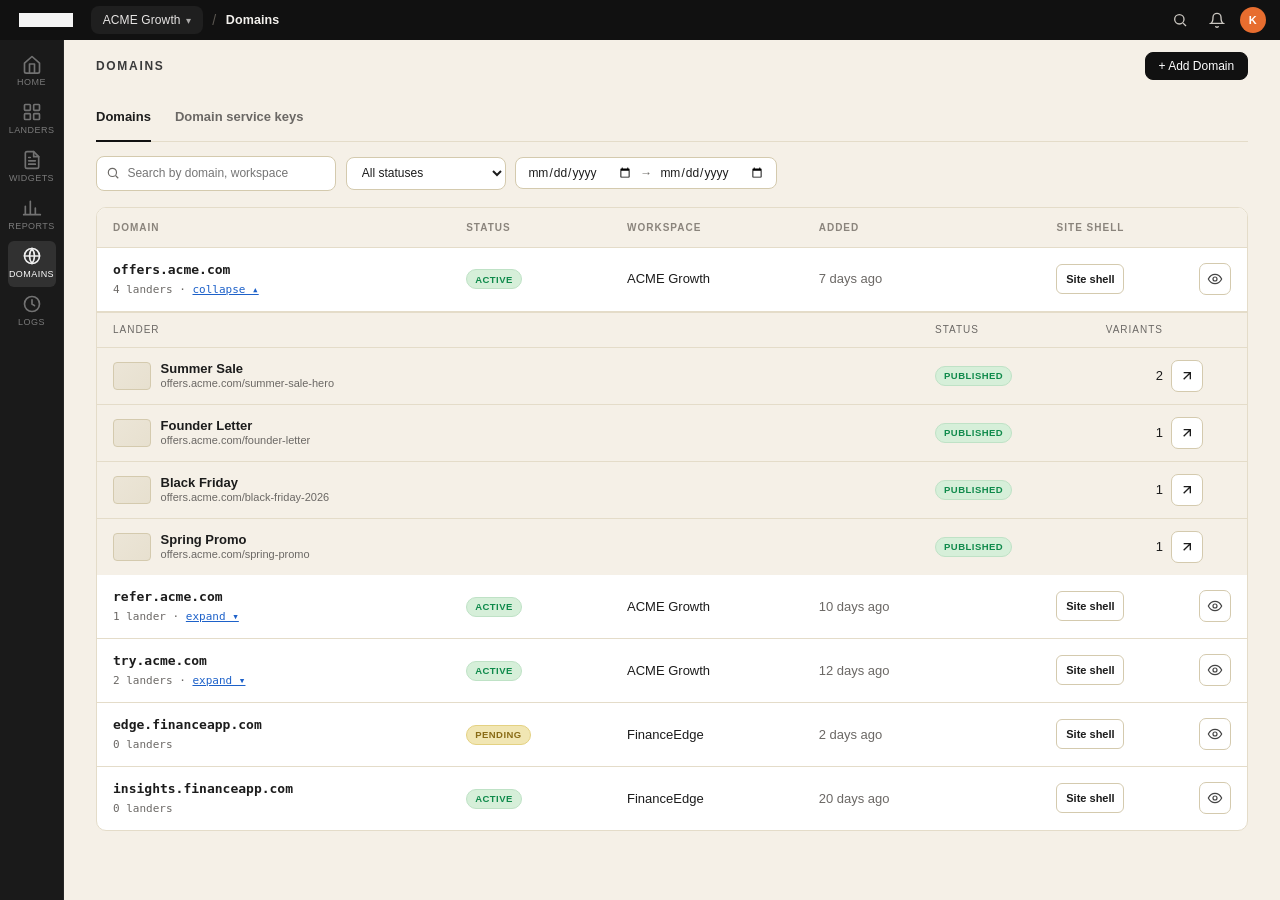
==== commit 6609353d: "Sync Nexus export: DSK Create Key, design canvas, domains, assets, uploads - Add DSK Create Key.html" ====
--- a/domains.html
+++ b/domains.html
@@ -10,7 +10,7 @@
   <div class="top-strip"></div>
   <div class="shell">
     <aside class="sidebar">
-      <a href="index.html" class="brand-tile" title="Home" aria-label="Forbes"><img src="img/forbes-logo.svg" alt="Forbes" class="brand-tile__img" width="72" height="18" decoding="async" /></a>
+      <a href="index.html" class="brand-tile" title="Home" aria-label="nexus"><img src="img/nexus-logo.svg" alt="nexus" class="brand-tile__img" width="24" height="24" decoding="async" /></a>
       <nav class="nav">
         <a href="index.html"><svg viewBox="0 0 24 24" fill="none" stroke="currentColor" stroke-width="2" stroke-linecap="round" stroke-linejoin="round"><path d="M3 11l9-8 9 8v10a2 2 0 0 1-2 2H5a2 2 0 0 1-2-2z"/><path d="M9 22V12h6v10"/></svg>Home</a>
         <a href="landers.html"><svg viewBox="0 0 24 24" fill="none" stroke="currentColor" stroke-width="2" stroke-linecap="round" stroke-linejoin="round"><rect x="3" y="3" width="7" height="7" rx="1"/><rect x="14" y="3" width="7" height="7" rx="1"/><rect x="3" y="14" width="7" height="7" rx="1"/><rect x="14" y="14" width="7" height="7" rx="1"/></svg>Landers</a>
@@ -25,8 +25,8 @@
     <main class="main">
       <div class="page-header">
         <h1>Domains</h1>
-        <div class="page-header__right">
-          <button class="btn btn--black">+ Add Domain</button>
+        <div class="page-header__right" id="page-header-actions">
+          <button class="btn btn--black" id="add-domain-btn">+ Add Domain</button>
         </div>
       </div>
 
@@ -77,7 +77,7 @@
                 <td>ACME Growth</td>
                 <td class="muted">7 days ago</td>
                 <td class="right"><button class="shell-btn js-edit-shell" data-domain="offers.acme.com">Site shell</button></td>
-                <td class="right"><button class="icon-btn" aria-label="More">⋯</button></td>
+                <td class="right"><button type="button" class="icon-btn js-domain-ns" data-domain="offers.acme.com" title="Show nameservers" aria-label="Show nameservers"><svg viewBox="0 0 24 24" width="16" height="16" fill="none" stroke="currentColor" stroke-width="1.8" stroke-linecap="round" stroke-linejoin="round"><path d="M2 12s3.5-7 10-7 10 7 10 7-3.5 7-10 7S2 12 2 12z"/><circle cx="12" cy="12" r="3"/></svg></button></td>
               </tr>
               <tr><td colspan="6" style="padding:0; border:none;">
                 <div class="nested-landers" id="nested-offers">
@@ -97,7 +97,7 @@
                 <td>ACME Growth</td>
                 <td class="muted">10 days ago</td>
                 <td class="right"><button class="shell-btn js-edit-shell" data-domain="refer.acme.com">Site shell</button></td>
-                <td class="right"><button class="icon-btn">⋯</button></td>
+                <td class="right"><button type="button" class="icon-btn js-domain-ns" data-domain="refer.acme.com" title="Show nameservers" aria-label="Show nameservers"><svg viewBox="0 0 24 24" width="16" height="16" fill="none" stroke="currentColor" stroke-width="1.8" stroke-linecap="round" stroke-linejoin="round"><path d="M2 12s3.5-7 10-7 10 7 10 7-3.5 7-10 7S2 12 2 12z"/><circle cx="12" cy="12" r="3"/></svg></button></td>
               </tr>
               <tr><td colspan="6" style="padding:0; border:none;"><div class="nested-landers" id="nested-refer" hidden></div></td></tr>
 
@@ -109,7 +109,7 @@
                 <td>ACME Growth</td>
                 <td class="muted">12 days ago</td>
                 <td class="right"><button class="shell-btn js-edit-shell" data-domain="try.acme.com">Site shell</button></td>
-                <td class="right"><button class="icon-btn">⋯</button></td>
+                <td class="right"><button type="button" class="icon-btn js-domain-ns" data-domain="try.acme.com" title="Show nameservers" aria-label="Show nameservers"><svg viewBox="0 0 24 24" width="16" height="16" fill="none" stroke="currentColor" stroke-width="1.8" stroke-linecap="round" stroke-linejoin="round"><path d="M2 12s3.5-7 10-7 10 7 10 7-3.5 7-10 7S2 12 2 12z"/><circle cx="12" cy="12" r="3"/></svg></button></td>
               </tr>
               <tr><td colspan="6" style="padding:0; border:none;"><div class="nested-landers" id="nested-try" hidden></div></td></tr>
 
@@ -121,7 +121,7 @@
                 <td>FinanceEdge</td>
                 <td class="muted">2 days ago</td>
                 <td class="right"><button class="shell-btn js-edit-shell" data-domain="edge.financeapp.com">Site shell</button></td>
-                <td class="right"><button class="icon-btn">⋯</button></td>
+                <td class="right"><button type="button" class="icon-btn js-domain-ns" data-domain="edge.financeapp.com" title="Show nameservers" aria-label="Show nameservers"><svg viewBox="0 0 24 24" width="16" height="16" fill="none" stroke="currentColor" stroke-width="1.8" stroke-linecap="round" stroke-linejoin="round"><path d="M2 12s3.5-7 10-7 10 7 10 7-3.5 7-10 7S2 12 2 12z"/><circle cx="12" cy="12" r="3"/></svg></button></td>
               </tr>
               <tr class="domain-row" data-domain-row data-domain="insights.financeapp.com" data-workspace="FinanceEdge" data-status="active" data-added="2026-04-03">
                 <td><strong class="mono">insights.financeapp.com</strong>
@@ -131,7 +131,7 @@
                 <td>FinanceEdge</td>
                 <td class="muted">20 days ago</td>
                 <td class="right"><button class="shell-btn js-edit-shell" data-domain="insights.financeapp.com">Site shell</button></td>
-                <td class="right"><button class="icon-btn">⋯</button></td>
+                <td class="right"><button type="button" class="icon-btn js-domain-ns" data-domain="insights.financeapp.com" title="Show nameservers" aria-label="Show nameservers"><svg viewBox="0 0 24 24" width="16" height="16" fill="none" stroke="currentColor" stroke-width="1.8" stroke-linecap="round" stroke-linejoin="round"><path d="M2 12s3.5-7 10-7 10 7 10 7-3.5 7-10 7S2 12 2 12z"/><circle cx="12" cy="12" r="3"/></svg></button></td>
               </tr>
             </tbody>
           </table>
@@ -142,7 +142,7 @@
         <section data-tab-panel="dsk" hidden>
           <div class="card">
             <div class="toolbar" style="padding-top:0.5rem;">
-              <p class="muted" style="margin:0; flex:1; font-size:12px;">Keys used for server-side calls (webhooks, APIs). Prototype — nothing is persisted.</p>
+              <p class="muted" style="margin:0; flex:1; font-size:12px;">Provider credentials for DNS/CDN automation. Prototype — nothing is persisted.</p>
               <button type="button" class="btn btn--black" id="dsk-add-btn">+ Add key</button>
             </div>
             <div class="table-scroll" role="region" aria-label="Domain service keys">
@@ -150,10 +150,9 @@
                 <thead>
                   <tr>
                     <th>Name</th>
-                    <th>Key ID</th>
-                    <th>Domains</th>
+                    <th>Provider</th>
+                    <th>Email</th>
                     <th>Created</th>
-                    <th>Last used</th>
                     <th class="right">Actions</th>
                   </tr>
                 </thead>
@@ -168,50 +167,131 @@
 
   <!-- Site shell: right drawer + preview (see site-shell.js) -->
 
-  <!-- DSK: add / edit (same dialog, mode) -->
-  <dialog class="modal" id="dialog-dsk-form">
+  <!-- DSK: add / edit (same dialog, mode) — improved UI -->
+  <dialog class="modal modal--dsk-pro" id="dialog-dsk-form">
     <form method="dialog" class="modal__inner" id="form-dsk">
-      <div class="modal__header">
-        <div>
-          <h2 class="modal__title" id="dsk-form-title">Add service key</h2>
-          <p class="modal__hint" id="dsk-form-hint">Display name and which domains may use this key.</p>
-        </div>
-        <button type="button" class="modal__close" data-close-dialog aria-label="Close">✕</button>
-      </div>
-      <input type="hidden" id="dsk-edit-id" value="" />
-      <div class="field"><label for="dsk-name">Name</label><input type="text" id="dsk-name" required placeholder="e.g. Stripe payouts" /></div>
-      <div class="field"><label for="dsk-domains">Domains (comma-separated)</label><input type="text" id="dsk-domains" placeholder="offers.acme.com, try.acme.com" /></div>
-      <div class="field" id="dsk-secret-wrap">
-        <label for="dsk-secret">Secret (shown once)</label>
-        <input type="text" id="dsk-secret" placeholder="sk_live_…" autocomplete="off" />
-        <div class="field__hint">Prototype only — not stored securely.</div>
-      </div>
-      <div class="modal__actions">
-        <button type="button" class="btn" data-close-dialog>Cancel</button>
-        <button type="submit" class="btn btn--black" id="dsk-form-save">Save</button>
+      <div class="dskp__head">
+        <div class="dskp__icon" aria-hidden="true">
+          <svg viewBox="0 0 24 24" fill="none" stroke="currentColor" stroke-width="1.8" stroke-linecap="round" stroke-linejoin="round"><circle cx="8" cy="15" r="4"/><path d="M10.8 12.2L20 3M16 7l3 3M14 9l3 3"/></svg>
+        </div>
+        <div class="dskp__head-text">
+          <div class="dskp__eyebrow">Domain service keys</div>
+          <h2 class="dskp__title" id="dsk-form-title">Add a new key</h2>
+          <p class="dskp__sub" id="dsk-form-hint">Connect a DNS / CDN provider so nexus can publish, verify, and route traffic for your domains.</p>
+        </div>
+        <button type="button" class="dskp__x" data-close-dialog aria-label="Close">
+          <svg viewBox="0 0 24 24" fill="none" stroke="currentColor" stroke-width="2" stroke-linecap="round" stroke-linejoin="round"><path d="M6 6l12 12M18 6L6 18"/></svg>
+        </button>
+      </div>
+
+      <div class="dskp__body">
+        <input type="hidden" id="dsk-edit-id" value="" />
+
+        <div class="dskp__field">
+          <div class="dskp__label">Name <span class="dskp__opt">visible to your team</span></div>
+          <input class="dskp__input" type="text" id="dsk-name" required placeholder="e.g. Production Cloudflare" autocomplete="off" />
+        </div>
+
+        <div class="dskp__row dskp__row--2">
+          <div class="dskp__field">
+            <div class="dskp__label">Provider</div>
+            <select class="dskp__select" id="dsk-provider" required>
+              <option value="">Select provider…</option>
+              <option value="Cloudflare">Cloudflare</option>
+              <option value="AWS Route 53">AWS Route 53</option>
+              <option value="GoDaddy">GoDaddy</option>
+              <option value="Google Cloud DNS">Google Cloud DNS</option>
+              <option value="Namecheap">Namecheap</option>
+              <option value="Other">Other</option>
+            </select>
+          </div>
+          <div class="dskp__field">
+            <div class="dskp__label">Owner email</div>
+            <input class="dskp__input" type="email" id="dsk-email" required placeholder="ops@company.com" autocomplete="email" />
+          </div>
+        </div>
+
+        <div class="dskp__field" id="dsk-token-wrap">
+          <div class="dskp__label">
+            API token
+            <span class="dskp__opt"><a href="https://www.youtube.com/watch?v=01ijKtbfcuQ" id="dsk-token-help" target="_blank" rel="noopener">How to find it</a></span>
+          </div>
+          <div class="dskp__token">
+            <input id="dsk-api-token" type="password" placeholder="Paste API token" autocomplete="new-password" />
+            <button type="button" class="dskp__token-btn" id="dsk-token-paste" title="Paste from clipboard">
+              <svg viewBox="0 0 24 24" fill="none" stroke="currentColor" stroke-width="1.8" stroke-linecap="round" stroke-linejoin="round"><rect x="9" y="3" width="6" height="3" rx="1"/><path d="M9 4H6a2 2 0 00-2 2v13a2 2 0 002 2h12a2 2 0 002-2V6a2 2 0 00-2-2h-3"/></svg>
+              Paste
+            </button>
+            <button type="button" class="dskp__token-btn" id="dsk-token-toggle" aria-pressed="false">
+              <svg viewBox="0 0 24 24" fill="none" stroke="currentColor" stroke-width="1.8" stroke-linecap="round" stroke-linejoin="round"><path d="M2 12s3.5-7 10-7 10 7 10 7-3.5 7-10 7S2 12 2 12z"/><circle cx="12" cy="12" r="3"/></svg>
+              <span data-token-toggle-label>Show</span>
+            </button>
+          </div>
+          <div class="dskp__hint" id="dsk-token-hint">Stored encrypted at rest.</div>
+        </div>
+
+        <div class="dskp__test-row" id="dsk-test-row" hidden>
+          <svg viewBox="0 0 24 24" width="14" height="14" fill="none" stroke="var(--green)" stroke-width="2" stroke-linecap="round" stroke-linejoin="round"><path d="M4 12l5 5L20 6"/></svg>
+          <span id="dsk-test-msg">Authenticated · 4 zones detected</span>
+          <span class="dskp__pill dskp__pill--ok">
+            <svg viewBox="0 0 24 24" fill="none" stroke="currentColor" stroke-width="2" stroke-linecap="round" stroke-linejoin="round"><path d="M4 12l5 5L20 6"/></svg>
+            Verified
+          </span>
+        </div>
+      </div>
+
+      <div class="dskp__foot">
+        <div class="dskp__foot-spacer"></div>
+        <button type="button" class="dskp__b" id="dsk-test-btn">
+          <svg viewBox="0 0 24 24" fill="none" stroke="currentColor" stroke-width="1.8" stroke-linecap="round" stroke-linejoin="round"><path d="M13 2L4 14h7l-1 8 9-12h-7l1-8z"/></svg>
+          Test connection
+        </button>
+        <button type="submit" class="dskp__b dskp__b--primary" id="dsk-form-save">Save key</button>
       </div>
     </form>
   </dialog>
 
-  <dialog class="modal" id="dialog-dsk-rename">
-    <form method="dialog" class="modal__inner">
-      <div class="modal__header">
-        <div><h2 class="modal__title">Rename key</h2></div>
-        <button type="button" class="modal__close" data-close-dialog aria-label="Close">✕</button>
-      </div>
-      <input type="hidden" id="dsk-rename-id" />
-      <div class="field"><label for="dsk-rename-input">New name</label><input type="text" id="dsk-rename-input" required /></div>
-      <div class="modal__actions">
-        <button type="button" class="btn" data-close-dialog>Cancel</button>
-        <button type="button" class="btn btn--black" id="dsk-rename-save">Save</button>
-      </div>
-    </form>
+  <!-- DSK: DNS records — improved UI -->
+  <dialog class="modal modal--dns-pro" id="dialog-dsk-dns">
+    <div class="modal__inner">
+      <div class="dnsp__head">
+        <h2 class="dnsp__title">Domain Nameservers</h2>
+        <button type="button" class="dskp__x" data-close-dialog aria-label="Close">
+          <svg viewBox="0 0 24 24" fill="none" stroke="currentColor" stroke-width="2" stroke-linecap="round" stroke-linejoin="round"><path d="M6 6l12 12M18 6L6 18"/></svg>
+        </button>
+      </div>
+
+      <div class="dnsp__body">
+        <p class="dnsp__intro" id="dsk-dns-hint">Please login to the registrar where you purchased the domain (Namecheap, GoDaddy, etc) and change the name server records to point to the ones listed below.</p>
+
+        <div class="rec-list" id="dsk-dns-body"></div>
+
+        <div class="dnsp__help">
+          <div class="dnsp__help-title">Need help with name servers? Checkout the articles below</div>
+          <div class="dnsp__help-row"><span>GoDaddy:</span><a href="https://www.godaddy.com/help/change-nameservers-for-my-domains-664" target="_blank" rel="noopener">How to change GoDaddy nameservers</a></div>
+          <div class="dnsp__help-row"><span>Namecheap:</span><a href="https://www.namecheap.com/support/knowledgebase/article.aspx/767/10/how-to-change-dns-for-a-domain" target="_blank" rel="noopener">How to change Namecheap nameservers</a></div>
+        </div>
+      </div>
+
+      <div class="dnsp__foot">
+        <div class="dnsp__foot-left">
+          <svg viewBox="0 0 24 24" fill="none" stroke="currentColor" stroke-width="1.8" stroke-linecap="round" stroke-linejoin="round"><circle cx="12" cy="12" r="9"/><path d="M12 11v5M12 8h.01"/></svg>
+          Sample records — prototype only.
+        </div>
+        <div class="dnsp__foot-right">
+          <button type="button" class="dskp__b dskp__b--primary" data-close-dialog>Done</button>
+        </div>
+      </div>
+    </div>
   </dialog>
 
   <dialog class="modal" id="dialog-dsk-delete">
     <div class="modal__inner">
       <div class="modal__header">
-        <div><h2 class="modal__title">Delete key</h2><p class="modal__hint" id="dsk-delete-msg"></p></div>
+        <div>
+          <h2 class="modal__title">Delete this key?</h2>
+          <p class="modal__hint" id="dsk-delete-msg"></p>
+        </div>
         <button type="button" class="modal__close" data-close-dialog aria-label="Close">✕</button>
       </div>
       <div class="modal__actions">
@@ -224,6 +304,20 @@
   <script src="app.js"></script>
   <script src="site-shell.js"></script>
   <script>
+    // --- Hide "Add Domain" button on DSK tab ---
+    (function () {
+      var btn = document.getElementById("add-domain-btn");
+      var tabs = document.querySelectorAll('[data-tabs="domains-page"] .tab');
+      if (!btn || !tabs.length) return;
+      function sync() {
+        var active = document.querySelector('[data-tabs="domains-page"] .tab.is-active');
+        var key = active ? active.getAttribute("data-tab") : "domains";
+        btn.style.display = key === "dsk" ? "none" : "";
+      }
+      tabs.forEach(function (t) { t.addEventListener("click", function () { setTimeout(sync, 0); }); });
+      sync();
+    })();
+
     // --- Domains tab: search + status + date-added filters ---
     (function () {
       var rows = document.querySelectorAll("tr[data-domain-row]");
@@ -271,20 +365,21 @@
       var formHint = document.getElementById("dsk-form-hint");
       var editId = document.getElementById("dsk-edit-id");
       var nameIn = document.getElementById("dsk-name");
-      var domIn = document.getElementById("dsk-domains");
-      var secIn = document.getElementById("dsk-secret");
-      var secWrap = document.getElementById("dsk-secret-wrap");
-      var renameDlg = document.getElementById("dialog-dsk-rename");
-      var renameId = document.getElementById("dsk-rename-id");
-      var renameIn = document.getElementById("dsk-rename-input");
+      var provIn = document.getElementById("dsk-provider");
+      var emailIn = document.getElementById("dsk-email");
+      var tokenIn = document.getElementById("dsk-api-token");
+      var tokenHint = document.getElementById("dsk-token-hint");
+      var dnsDlg = document.getElementById("dialog-dsk-dns");
+      var dnsBody = document.getElementById("dsk-dns-body");
+      var dnsHint = document.getElementById("dsk-dns-hint");
       var delDlg = document.getElementById("dialog-dsk-delete");
       var delMsg = document.getElementById("dsk-delete-msg");
       var delPending = null;
 
       var keys = [
-        { id: "k1", name: "Meta CAPI", prefix: "nxd_sk_a3f9", domains: "offers.acme.com, refer.acme.com", created: "Mar 2, 2026", lastUsed: "2h ago" },
-        { id: "k2", name: "Lead webhook HMAC", prefix: "nxd_sk_8b21", domains: "offers.acme.com", created: "Jan 18, 2026", lastUsed: "1d ago" },
-        { id: "k3", name: "Partner API", prefix: "nxd_sk_ee02", domains: "try.acme.com", created: "Apr 1, 2026", lastUsed: "—" }
+        { id: "k1", name: "Production CF", provider: "Cloudflare", email: "ops@acme.com", prefix: "cf_api_a3f9", created: "Mar 2, 2026", lastUsed: "2h ago" },
+        { id: "k2", name: "Route53 prod", provider: "AWS Route 53", email: "infra@acme.com", prefix: "AKIA8b21", created: "Jan 18, 2026", lastUsed: "1d ago" },
+        { id: "k3", name: "Marketing DNS", provider: "GoDaddy", email: "marketing@acme.com", prefix: "gd_key_ee02", created: "Apr 1, 2026", lastUsed: "—" }
       ];
 
       function render() {
@@ -293,16 +388,18 @@
         keys.forEach(function (k) {
           var tr = document.createElement("tr");
           tr.innerHTML =
-            "<td><strong>" + escapeHtml(k.name) + "</strong></td>" +
-            "<td><code class=\"mono\">" + escapeHtml(k.prefix) + "••••••••</code></td>" +
-            "<td class=\"muted\">" + escapeHtml(k.domains) + "</td>" +
+            "<td><button type=\"button\" class=\"dsk-row-name js-dsk-edit\" data-id=\"" +
+            k.id +
+            "\" title=\"Edit key\"><strong>" +
+            escapeHtml(k.name) +
+            "</strong></button></td>" +
+            "<td>" + escapeHtml(k.provider || "—") + "</td>" +
+            "<td class=\"muted\">" + escapeHtml(k.email || "—") + "</td>" +
             "<td class=\"muted\">" + escapeHtml(k.created) + "</td>" +
-            "<td class=\"muted\">" + escapeHtml(k.lastUsed) + "</td>" +
-            "<td class=\"right\"><div class=\"actions\">" +
-            "<button type=\"button\" class=\"icon-btn js-dsk-copy\" data-id=\"" + k.id + "\" title=\"Copy key id\"><svg viewBox=\"0 0 24 24\" fill=\"none\" stroke=\"currentColor\" stroke-width=\"2\"><rect x=\"9\" y=\"9\" width=\"13\" height=\"13\" rx=\"2\"/><path d=\"M5 15H4a2 2 0 0 1-2-2V4a2 2 0 0 1 2-2h9a2 2 0 0 1 2 2v1\"/></svg></button>" +
-            "<button type=\"button\" class=\"icon-btn js-dsk-edit\" data-id=\"" + k.id + "\" title=\"Edit\"><svg viewBox=\"0 0 24 24\" fill=\"none\" stroke=\"currentColor\" stroke-width=\"2\"><path d=\"M12 20h9\"/><path d=\"M16.5 3.5a2.12 2.12 0 0 1 3 3L7 19l-4 1 1-4z\"/></svg></button>" +
-            "<button type=\"button\" class=\"icon-btn js-dsk-rename\" data-id=\"" + k.id + "\" title=\"Rename\"><svg viewBox=\"0 0 24 24\" fill=\"none\" stroke=\"currentColor\" stroke-width=\"2\"><path d=\"M4 7V4h16v3\"/><path d=\"M9 20h6\"/><path d=\"M12 4v16\"/></svg></button>" +
-            "<button type=\"button\" class=\"icon-btn js-dsk-del\" data-id=\"" + k.id + "\" title=\"Delete\"><svg viewBox=\"0 0 24 24\" fill=\"none\" stroke=\"currentColor\" stroke-width=\"2\"><path d=\"M3 6h18M8 6V4h8v2M19 6v14a2 2 0 0 1-2 2H7a2 2 0 0 1-2-2V6\"/></svg></button>" +
+            "<td class=\"right\"><div class=\"actions table--dsk-actions\">" +
+            "<button type=\"button\" class=\"icon-btn js-dsk-del\" data-id=\"" + k.id + "\" title=\"Delete\" aria-label=\"Delete\">" +
+              "<svg viewBox=\"0 0 24 24\" width=\"16\" height=\"16\" fill=\"none\" stroke=\"currentColor\" stroke-width=\"1.8\" stroke-linecap=\"round\" stroke-linejoin=\"round\"><path d=\"M4 7h16M10 11v6M14 11v6M6 7l1 13a2 2 0 0 0 2 2h6a2 2 0 0 0 2-2l1-13M9 7V4a1 1 0 0 1 1-1h4a1 1 0 0 1 1 1v3\"/></svg>" +
+            "</button>" +
             "</div></td>";
           body.appendChild(tr);
         });
@@ -312,14 +409,142 @@
         return String(s).replace(/&/g, "&amp;").replace(/</g, "&lt;").replace(/\"/g, "&quot;");
       }
 
+      function openDnsRecords(domain) {
+        if (!dnsDlg || !dnsBody) return;
+        dnsHint.textContent =
+          "Please login to the registrar where you purchased the domain (Namecheap, GoDaddy, etc) and change the name server records to point to the ones listed below.";
+        var nses = ["london.ns.cloudflare.com", "reston.ns.cloudflare.com"];
+        dnsBody.innerHTML = nses
+          .map(function (ns) {
+            return (
+              "<div class=\"rec rec--ns\">" +
+                "<div class=\"rec__value\" title=\"" + escapeHtml(ns) + "\">" + escapeHtml(ns) + "</div>" +
+                "<button type=\"button\" class=\"rec__copy js-rec-copy\" data-copy=\"" + escapeHtml(ns) + "\">Copy</button>" +
+              "</div>"
+            );
+          })
+          .join("");
+        dnsBody.setAttribute("data-records", JSON.stringify(nses));
+        dnsDlg.showModal();
+      }
+
+      // Robust copy that works inside <dialog> and sandboxed iframes
+      function copyText(text, anchorEl) {
+        if (!text) return Promise.resolve(false);
+        if (navigator.clipboard && window.isSecureContext) {
+          return navigator.clipboard.writeText(text).then(function () { return true; }).catch(function () { return execCopy(text, anchorEl); });
+        }
+        return Promise.resolve(execCopy(text, anchorEl));
+      }
+      function execCopy(text, anchorEl) {
+        try {
+          var ta = document.createElement("textarea");
+          ta.value = text;
+          ta.setAttribute("readonly", "");
+          ta.style.position = "fixed";
+          ta.style.opacity = "0";
+          ta.style.left = "0";
+          ta.style.top = "0";
+          (anchorEl && anchorEl.ownerDocument ? anchorEl.ownerDocument.body : document.body).appendChild(ta);
+          ta.focus();
+          ta.select();
+          ta.setSelectionRange(0, ta.value.length);
+          var ok = document.execCommand("copy");
+          ta.remove();
+          return ok;
+        } catch (e) { return false; }
+      }
+
+      // Per-row copy + Copy all
+      if (dnsBody) {
+        dnsBody.addEventListener("click", function (e) {
+          var b = e.target.closest(".js-rec-copy");
+          if (!b) return;
+          var v = b.getAttribute("data-copy") || "";
+          copyText(v, b);
+          var orig = b.innerHTML;
+          b.classList.add("rec__copy--done");
+          b.innerHTML = "<svg viewBox=\"0 0 24 24\" width=\"13\" height=\"13\" fill=\"none\" stroke=\"currentColor\" stroke-width=\"2\" stroke-linecap=\"round\" stroke-linejoin=\"round\"><path d=\"M4 12l5 5L20 6\"/></svg> Copied";
+          setTimeout(function () { b.classList.remove("rec__copy--done"); b.innerHTML = orig; }, 1400);
+        });
+      }
+      var copyAllBtn = document.getElementById("dsk-dns-copy-all");
+      if (copyAllBtn) {
+        copyAllBtn.addEventListener("click", function () {
+          var raw = dnsBody.getAttribute("data-records");
+          if (!raw) return;
+          var recs = JSON.parse(raw);
+          var text = (Array.isArray(recs) ? recs : []).map(function (r) {
+            return typeof r === "string" ? r : (r.value || "");
+          }).join("\n");
+          if (navigator.clipboard && window.isSecureContext) {
+            navigator.clipboard.writeText(text).catch(function () { execCopy(text, copyAllBtn); });
+          } else { execCopy(text, copyAllBtn); }
+          var label = copyAllBtn.innerHTML;
+          copyAllBtn.innerHTML = "<svg viewBox=\"0 0 24 24\" width=\"13\" height=\"13\" fill=\"none\" stroke=\"currentColor\" stroke-width=\"2\" stroke-linecap=\"round\" stroke-linejoin=\"round\"><path d=\"M4 12l5 5L20 6\"/></svg> Copied all";
+          setTimeout(function () { copyAllBtn.innerHTML = label; }, 1400);
+        });
+      }
+
+      // Token show/hide + paste + test connection (DSK form)
+      var tokToggle = document.getElementById("dsk-token-toggle");
+      if (tokToggle) {
+        tokToggle.addEventListener("click", function () {
+          var showing = tokenIn.type === "text";
+          tokenIn.type = showing ? "password" : "text";
+          tokToggle.setAttribute("aria-pressed", String(!showing));
+          var lbl = tokToggle.querySelector("[data-token-toggle-label]");
+          if (lbl) lbl.textContent = showing ? "Show" : "Hide";
+        });
+      }
+      var tokPaste = document.getElementById("dsk-token-paste");
+      if (tokPaste) {
+        tokPaste.addEventListener("click", function () {
+          if (!navigator.clipboard || !navigator.clipboard.readText) return;
+          navigator.clipboard.readText().then(function (t) {
+            if (t) { tokenIn.value = t; tokenIn.removeAttribute("aria-invalid"); }
+          }).catch(function(){});
+        });
+      }
+      var testBtn = document.getElementById("dsk-test-btn");
+      var testRow = document.getElementById("dsk-test-row");
+      var testMsg = document.getElementById("dsk-test-msg");
+      if (testBtn) {
+        testBtn.addEventListener("click", function () {
+          if (!tokenIn.value.trim() && !editId.value) { tokenIn.focus(); return; }
+          var label = testBtn.innerHTML;
+          testBtn.disabled = true;
+          testBtn.innerHTML = "Testing…";
+          setTimeout(function () {
+            testBtn.disabled = false;
+            testBtn.innerHTML = label;
+            if (testRow && testMsg) {
+              testMsg.innerHTML = "Authenticated as <strong style=\"color:var(--text)\">" + escapeHtml(emailIn.value || "ops@company.com") + "</strong> · 4 zones detected";
+              testRow.hidden = false;
+            }
+          }, 700);
+        });
+      }
+
+      function tokenPrefixFromInput(raw) {
+        var s = String(raw || "").trim();
+        if (!s) return "";
+        return s.length <= 12 ? s : s.slice(0, 12);
+      }
+
       function openAdd() {
         editId.value = "";
-        formTitle.textContent = "Add service key";
-        formHint.textContent = "Display name and which domains may use this key.";
+        formTitle.textContent = "Add a new key";
+        formHint.textContent = "Connect a DNS / CDN provider so nexus can publish, verify, and route traffic for your domains.";
         nameIn.value = "";
-        domIn.value = "";
-        secIn.value = "";
-        secWrap.hidden = false;
+        provIn.value = "";
+        emailIn.value = "";
+        tokenIn.value = "";
+        tokenIn.type = "password";
+        tokenIn.required = true;
+        tokenIn.removeAttribute("aria-invalid");
+        tokenHint.textContent = "Stored encrypted at rest.";
+        if (testRow) testRow.hidden = true;
         formDlg.showModal();
       }
 
@@ -327,11 +552,16 @@
         var k = keys.find(function (x) { return x.id === id; });
         if (!k) return;
         editId.value = id;
-        formTitle.textContent = "Edit service key";
-        formHint.textContent = "Update domains allowed for this key.";
+        formTitle.textContent = "Edit key";
+        formHint.textContent = "Update name, provider, or contact. Leave API token blank to keep the current token.";
         nameIn.value = k.name;
-        domIn.value = k.domains;
-        secWrap.hidden = true;
+        provIn.value = k.provider || "";
+        emailIn.value = k.email || "";
+        tokenIn.value = "";
+        tokenIn.type = "password";
+        tokenIn.required = false;
+        tokenHint.textContent = "Leave blank to keep existing token. Enter a new value to rotate.";
+        if (testRow) testRow.hidden = true;
         formDlg.showModal();
       }
 
@@ -341,18 +571,32 @@
         e.preventDefault();
         var id = editId.value;
         var nm = nameIn.value.trim();
-        var dm = domIn.value.trim();
-        if (!nm) return;
+        var pv = provIn.value;
+        var em = emailIn.value.trim();
+        var tok = tokenIn.value;
+        if (!nm || !pv || !em) return;
+        if (!id && !tok.trim()) {
+          tokenIn.focus();
+          tokenIn.setAttribute("aria-invalid", "true");
+          return;
+        }
         if (id) {
           var kk = keys.find(function (x) { return x.id === id; });
-          if (kk) { kk.name = nm; kk.domains = dm || kk.domains; }
+          if (kk) {
+            kk.name = nm;
+            kk.provider = pv;
+            kk.email = em;
+            var pre = tokenPrefixFromInput(tok);
+            if (pre) kk.prefix = pre;
+          }
         } else {
-          var prefix = "nxd_sk_" + Math.random().toString(36).slice(2, 6);
+          var prefix = tokenPrefixFromInput(tok) || ("tok_" + Math.random().toString(36).slice(2, 8));
           keys.push({
             id: "k" + Date.now(),
             name: nm,
+            provider: pv,
+            email: em,
             prefix: prefix,
-            domains: dm || "—",
             created: new Date().toLocaleDateString(undefined, { year: "numeric", month: "short", day: "numeric" }),
             lastUsed: "—"
           });
@@ -361,42 +605,36 @@
         render();
       });
 
+      document.addEventListener("click", function (e) {
+        var ns = e.target.closest(".js-domain-ns");
+        if (ns) { openDnsRecords(ns.getAttribute("data-domain")); return; }
+      });
       document.getElementById("dsk-body").addEventListener("click", function (e) {
-        var t = e.target.closest(".js-dsk-copy");
+        var t = e.target.closest(".js-dsk-dns");
         if (t) {
-          var k = keys.find(function (x) { return x.id === t.getAttribute("data-id"); });
-          if (k && navigator.clipboard) navigator.clipboard.writeText(k.prefix + "•••••••• (mock)");
+          openDnsRecords(t.getAttribute("data-id"));
           return;
         }
         t = e.target.closest(".js-dsk-edit");
-        if (t) { openEdit(t.getAttribute("data-id")); return; }
-        t = e.target.closest(".js-dsk-rename");
         if (t) {
-          var kk = keys.find(function (x) { return x.id === t.getAttribute("data-id"); });
-          if (kk) {
-            renameId.value = kk.id;
-            renameIn.value = kk.name;
-            renameDlg.showModal();
-          }
+          openEdit(t.getAttribute("data-id"));
           return;
         }
         t = e.target.closest(".js-dsk-del");
         if (t) {
           delPending = t.getAttribute("data-id");
           var kk = keys.find(function (x) { return x.id === delPending; });
-          delMsg.textContent = kk ? "Remove \"" + kk.name + "\"? Integrations using it will break." : "";
+          delMsg.textContent = kk
+            ? "This will remove \"" +
+              kk.name +
+              "\" (" +
+              (kk.provider || "provider") +
+              ", " +
+              (kk.email || "—") +
+              "). DNS automation that relies on this key will stop working."
+            : "";
           delDlg.showModal();
         }
-      });
-
-      document.getElementById("dsk-rename-save").addEventListener("click", function () {
-        var id = renameId.value;
-        var nm = renameIn.value.trim();
-        if (!nm) return;
-        var kk = keys.find(function (x) { return x.id === id; });
-        if (kk) kk.name = nm;
-        renameDlg.close();
-        render();
       });
 
       document.getElementById("dsk-delete-confirm").addEventListener("click", function () {
--- a/styles.css
+++ b/styles.css
@@ -117,6 +117,13 @@
   max-height: 17px;
   object-fit: contain;
 }
+/* Nexus 'N' letter mark — square tile on top strip */
+.top-brand__img--mark {
+  height: 20px;
+  width: 20px;
+  max-height: 22px;
+  border-radius: 5px;
+}
 /* Domains page only — nexus wordmark (dark art) on dark strip */
 .top-brand__img--nexus {
   height: 14px;
@@ -399,6 +406,12 @@
 }
 
 /* ---------- Buttons ---------- */
+
+/* The HTML hidden attribute should always win over component-level display
+   rules (otherwise .btn { display: inline-flex } shows hidden buttons). */
+.btn[hidden],
+button[hidden],
+[hidden] { display: none !important; }
 
 .btn {
   appearance: none;
@@ -1039,6 +1052,28 @@
 
 .actions { display: flex; gap: var(--gap-micro); justify-content: flex-end; align-items: center; }
 
+.table--dsk-actions {
+  flex-wrap: wrap;
+  justify-content: flex-end;
+  gap: 6px;
+}
+
+button.dsk-row-name {
+  display: inline;
+  padding: 0;
+  margin: 0;
+  border: 0;
+  background: none;
+  font: inherit;
+  color: inherit;
+  cursor: pointer;
+  text-align: left;
+}
+button.dsk-row-name:hover strong,
+button.dsk-row-name:focus-visible strong {
+  text-decoration: underline;
+}
+
 /* ---------- Home ---------- */
 
 .home-hero {
@@ -1772,19 +1807,56 @@
   margin-bottom: 0.35rem;
   gap: 0.65rem;
 }
+.site-shell-preview-meta {
+  display: flex;
+  align-items: center;
+  justify-content: space-between;
+  gap: 0.75rem;
+  margin-bottom: 0.5rem;
+}
 .site-shell-preview-label {
-  margin-bottom: 0.65rem;
+  margin: 0;
   text-align: left;
-}
-.site-shell-preview-frame {
+  flex: 1;
+  min-width: 0;
+}
+.nss-device-toggle {
+  flex-shrink: 0;
+}
+.site-shell-preview-stage {
   flex: 1;
   min-height: 0;
   width: 100%;
+  display: flex;
+  justify-content: center;
+  align-items: stretch;
+  overflow: auto;
+  padding: 0.25rem 0 0.5rem;
+}
+.site-shell-preview-frame {
+  display: flex;
+  flex-direction: column;
+  flex-shrink: 0;
+  border-radius: 12px;
+  overflow: hidden;
+  box-shadow: 0 6px 24px rgba(40, 30, 20, 0.10);
+  background: #fff;
+  transition: width 0.18s ease, max-width 0.18s ease;
+}
+.site-shell-preview-frame.mobile-frame--desktop {
+  width: 100%;
   max-width: 980px;
-  margin: 0 auto;
-  display: flex;
-  flex-direction: column;
-  align-self: center;
+  align-self: stretch;
+}
+.site-shell-preview-frame.mobile-frame--tablet {
+  width: 640px;
+  max-width: 100%;
+  align-self: stretch;
+}
+.site-shell-preview-frame.mobile-frame--mobile {
+  width: 380px;
+  max-width: 100%;
+  align-self: stretch;
 }
 .site-shell-preview-frame .nss-preview-iframe {
   flex: 1;
@@ -1792,6 +1864,15 @@
   min-height: 320px;
   border: none;
   background: #fff;
+}
+.mobile-frame--mobile { width: 380px; }
+
+@media (max-width: 720px) {
+  .site-shell-preview-meta {
+    flex-direction: column;
+    align-items: flex-start;
+    gap: 0.4rem;
+  }
 }
 .site-shell-footer.modal__actions {
   margin: 0;
@@ -3352,6 +3433,35 @@
   outline: none;
   min-width: 0;
 }
+.path-suggestions {
+  margin-top: 0.45rem;
+  display: flex;
+  flex-wrap: wrap;
+  gap: 0.4rem;
+}
+.path-suggestion {
+  appearance: none;
+  border: 1px solid var(--border);
+  background: #fff;
+  color: var(--text-muted);
+  border-radius: 999px;
+  padding: 0.26rem 0.55rem;
+  font-size: 11.5px;
+  line-height: 1.3;
+  cursor: pointer;
+  transition: border-color 0.15s, color 0.15s, background 0.15s;
+}
+.path-suggestion:hover {
+  border-color: var(--brand);
+  color: var(--brand);
+  background: var(--brand-soft);
+}
+.path-suggestion__slash { opacity: 0.7; }
+.path-suggestion small {
+  color: var(--brand);
+  font-size: 10.5px;
+  margin-left: 0.25rem;
+}
 .publish-info-box {
   margin: 0.85rem 0 0.25rem;
   padding: 0.65rem 0.75rem;
@@ -3363,6 +3473,448 @@
   color: #5c4a2e;
 }
 
+/* ----- Publish flow (3 steps: Checklist → Traffic → Review) ----- */
+.modal--publish-flow {
+  max-width: min(620px, 100vw);
+  width: min(620px, 100vw);
+}
+.modal--publish-flow[open] {
+  margin: 0 0 0 auto;
+  height: 100dvh;
+  max-height: 100dvh;
+  border-radius: 14px 0 0 14px;
+}
+.modal--publish-flow .modal__inner.publish-flow {
+  height: 100%;
+  max-height: 100%;
+  overflow: hidden;
+  padding-bottom: max(1rem, env(safe-area-inset-bottom));
+}
+.publish-flow {
+  display: grid;
+  grid-template-rows: auto auto minmax(0, 1fr) auto;
+  gap: 0.85rem;
+}
+.publish-steps {
+  list-style: none;
+  margin: 0;
+  padding: 0.55rem 0.65rem;
+  display: flex;
+  gap: 0.35rem;
+  border: 1px solid var(--border);
+  border-radius: 10px;
+  background: var(--bg);
+}
+.publish-step {
+  flex: 1;
+  display: flex;
+  align-items: center;
+  gap: 0.45rem;
+  padding: 0.4rem 0.55rem;
+  border-radius: 7px;
+  color: var(--text-muted);
+  font-size: 12px;
+  font-weight: 600;
+  cursor: default;
+}
+.publish-step__num {
+  width: 20px;
+  height: 20px;
+  border-radius: 50%;
+  display: grid;
+  place-items: center;
+  background: #fff;
+  border: 1px solid var(--border-strong);
+  font-size: 11px;
+  font-weight: 700;
+  color: var(--text-muted);
+  flex-shrink: 0;
+}
+.publish-step.is-active {
+  background: var(--brand-soft);
+  color: var(--brand);
+}
+.publish-step.is-active .publish-step__num {
+  background: var(--brand);
+  color: #fff;
+  border-color: var(--brand);
+}
+.publish-step.is-complete .publish-step__num {
+  background: #1d1810;
+  color: #fff;
+  border-color: #1d1810;
+}
+.publish-step.is-complete .publish-step__num::before {
+  content: "✓";
+  font-size: 12px;
+  line-height: 1;
+}
+.publish-step.is-complete .publish-step__num { color: transparent; }
+.publish-step.is-complete .publish-step__num::before {
+  color: #fff;
+}
+
+.publish-pane {
+  border: 1px solid var(--border);
+  border-radius: 10px;
+  padding: 0.85rem 0.95rem 0.95rem;
+  background: #fff;
+  max-height: none;
+  min-height: 0;
+  height: 100%;
+  overflow-y: auto;
+}
+.publish-pane[hidden] { display: none !important; }
+.publish-pane__hint {
+  margin: 0 0 0.7rem;
+  font-size: 12px;
+  color: var(--text-muted);
+}
+
+/* Step 1 — Route */
+.publish-route { display: flex; flex-direction: column; gap: 1rem; }
+.publish-route__row {
+  display: grid;
+  grid-template-columns: 1fr 1fr;
+  gap: 0.7rem;
+}
+.publish-route__row .field { margin: 0; }
+
+.publish-section {
+  border-top: 1px solid var(--border);
+  padding-top: 0.85rem;
+  display: flex;
+  flex-direction: column;
+  gap: 0.55rem;
+}
+.publish-section__head h4 {
+  margin: 0;
+  font-size: 13px;
+  font-weight: 700;
+  color: var(--text);
+}
+.publish-section__head p {
+  margin: 0.15rem 0 0;
+  font-size: 11.5px;
+  color: var(--text-muted);
+}
+.publish-section__head a {
+  color: var(--brand);
+  font-weight: 600;
+  text-decoration: none;
+}
+.publish-section__head a:hover { text-decoration: underline; }
+
+.publish-shell-list {
+  list-style: none;
+  margin: 0;
+  padding: 0;
+  display: grid;
+  grid-template-columns: repeat(3, minmax(0, 1fr));
+  gap: 0.4rem;
+}
+.publish-shell-row {
+  display: grid;
+  grid-template-columns: 22px 1fr;
+  align-items: center;
+  gap: 0.55rem;
+  padding: 0.38rem 0.62rem;
+  border: 1px solid var(--border);
+  border-radius: 8px;
+  background: #fff;
+}
+.publish-shell-row__check {
+  width: 18px;
+  height: 18px;
+  border-radius: 50%;
+  border: 1.5px solid var(--border-strong);
+  background: #fff;
+  display: grid;
+  place-items: center;
+  font-size: 11px;
+  color: transparent;
+}
+.publish-shell-row__label {
+  font-size: 12.5px;
+  font-weight: 600;
+  color: var(--text);
+}
+.publish-shell-row__status {
+  font-size: 11px;
+  color: var(--text-muted);
+  font-weight: 500;
+  display: none;
+}
+.publish-shell-row.is-ready {
+  background: #f3faf2;
+  border-color: #b8d8b1;
+}
+.publish-shell-row.is-ready .publish-shell-row__check {
+  background: #38a155;
+  border-color: #38a155;
+}
+.publish-shell-row.is-ready .publish-shell-row__check::before {
+  content: "✓";
+  color: #fff;
+  font-weight: 700;
+}
+.publish-shell-row.is-ready .publish-shell-row__status {
+  color: #2c7a45;
+  font-weight: 600;
+}
+.publish-shell-row.is-missing {
+  background: #fff5ec;
+  border-color: #f0d0a8;
+}
+.publish-shell-row.is-missing .publish-shell-row__check {
+  border-color: #d9923a;
+}
+.publish-shell-row.is-missing .publish-shell-row__status {
+  color: #b56400;
+  font-weight: 600;
+}
+@media (max-width: 760px) {
+  .publish-shell-list { grid-template-columns: 1fr; }
+}
+.publish-shell-warn {
+  margin: 0;
+  font-size: 11.5px;
+  color: #b56400;
+  background: #fff5ec;
+  border: 1px solid #f0d0a8;
+  border-radius: 6px;
+  padding: 0.4rem 0.6rem;
+}
+
+.publish-variants {
+  display: grid;
+  grid-template-columns: repeat(auto-fill, minmax(150px, 1fr));
+  gap: 0.65rem;
+}
+.publish-variant {
+  border: 1px solid var(--border);
+  border-radius: 10px;
+  background: #fff;
+  overflow: hidden;
+  display: flex;
+  flex-direction: column;
+}
+.publish-variant__thumb {
+  aspect-ratio: 4 / 3;
+  display: flex;
+  align-items: center;
+  justify-content: center;
+  padding: 0.5rem 0.4rem 0;
+  border-bottom: 1px solid var(--border);
+}
+.publish-variant__phone {
+  width: 64%;
+  max-width: 110px;
+  background: #fff;
+  border: 1px solid rgba(0, 0, 0, 0.06);
+  border-radius: 8px 8px 0 0;
+  padding: 8px 8px 6px;
+  display: flex;
+  flex-direction: column;
+  gap: 4px;
+  box-shadow: 0 6px 14px rgba(40, 30, 20, 0.08);
+  transform: translateY(2px);
+}
+.publish-variant__bar {
+  width: 22px;
+  height: 3px;
+  border-radius: 99px;
+  margin-bottom: 1px;
+  opacity: 0.85;
+}
+.publish-variant__line {
+  height: 5px;
+  border-radius: 2px;
+  background: rgba(40, 30, 20, 0.18);
+}
+.publish-variant__line--head { height: 7px; width: 80%; background: rgba(40, 30, 20, 0.55); }
+.publish-variant__line--short { width: 60%; }
+.publish-variant__line--mini { height: 3px; width: 90%; opacity: 0.55; }
+.publish-variant__cta {
+  height: 9px;
+  border-radius: 3px;
+  margin: 3px 0;
+}
+.publish-variant__card {
+  margin-top: 4px;
+  height: 16px;
+  border-radius: 4px;
+}
+.publish-variant__meta {
+  padding: 0.55rem 0.7rem 0.65rem;
+  display: flex;
+  flex-direction: column;
+  gap: 0.1rem;
+}
+.publish-variant__meta strong {
+  font-size: 12.5px;
+  font-weight: 600;
+  color: var(--text);
+  line-height: 1.2;
+}
+.publish-variant__meta small {
+  font-size: 10.5px;
+  color: #2c7a45;
+  font-weight: 600;
+  letter-spacing: 0.04em;
+  text-transform: uppercase;
+}
+
+/* Step 2 — Tracking */
+.publish-tracking {
+  display: flex;
+  flex-direction: column;
+  gap: 0.95rem;
+}
+.publish-pixel-list {
+  list-style: none;
+  margin: 0;
+  padding: 0;
+  display: flex;
+  flex-direction: column;
+  gap: 0.45rem;
+}
+.publish-pixel-row {
+  display: grid;
+  grid-template-columns: 44px 1fr 180px;
+  align-items: center;
+  gap: 0.7rem;
+  padding: 0.55rem 0.7rem;
+  border: 1px solid var(--border);
+  border-radius: 8px;
+  background: #fff;
+}
+.publish-pixel-row__icon {
+  width: 36px;
+  height: 36px;
+  border-radius: 8px;
+  display: grid;
+  place-items: center;
+  font-size: 10px;
+  font-weight: 800;
+  letter-spacing: 0.04em;
+  color: #fff;
+  background: var(--brand);
+}
+.publish-pixel-row__icon--ga { background: #1a73e8; }
+.publish-pixel-row__icon--meta { background: #1877f2; }
+.publish-pixel-row__icon--gtm { background: #2c2c2c; }
+.publish-pixel-row__text strong {
+  display: block;
+  font-size: 13px;
+  color: var(--text);
+  font-weight: 600;
+  line-height: 1.2;
+}
+.publish-pixel-row__text small {
+  display: block;
+  margin-top: 0.15rem;
+  font-size: 11.5px;
+  color: var(--text-muted);
+  line-height: 1.35;
+}
+.publish-pixel-row__input {
+  width: 100%;
+  min-width: 0;
+  font-family: ui-monospace, SFMono-Regular, Menlo, monospace;
+  font-size: 12px;
+  padding: 0.42rem 0.6rem;
+  box-sizing: border-box;
+}
+
+.publish-event-row {
+  display: flex;
+  flex-direction: column;
+  gap: 0.45rem;
+}
+.publish-event-row select {
+  width: 100%;
+}
+.publish-event-row input {
+  width: 100%;
+  box-sizing: border-box;
+}
+
+@media (max-width: 640px) {
+  .publish-route__row { grid-template-columns: 1fr; }
+  .publish-pixel-row { grid-template-columns: 36px 1fr; }
+  .publish-pixel-row__input { grid-column: 1 / -1; }
+}
+
+/* Step 3 — review */
+.publish-review { display: flex; flex-direction: column; gap: 0.7rem; }
+.publish-review__card {
+  border: 1px solid var(--border);
+  border-radius: 10px;
+  background: var(--bg);
+  padding: 0.55rem 0.85rem;
+  display: flex;
+  flex-direction: column;
+}
+.publish-review__row {
+  display: grid;
+  grid-template-columns: 130px 1fr;
+  gap: 0.5rem;
+  padding: 0.55rem 0;
+  border-bottom: 1px solid var(--border);
+  align-items: baseline;
+  font-size: 12.5px;
+}
+.publish-review__row:last-child { border-bottom: none; }
+.publish-review__k {
+  font-size: 11px;
+  font-weight: 700;
+  text-transform: uppercase;
+  letter-spacing: 0.08em;
+  color: var(--text-muted);
+}
+.publish-review__v {
+  color: var(--text);
+  font-weight: 500;
+  word-break: break-word;
+}
+.publish-review__hint {
+  margin: 0;
+  font-size: 11.5px;
+}
+
+.publish-actions {
+  display: flex;
+  align-items: center;
+  justify-content: flex-end;
+  gap: 0.6rem;
+  position: sticky;
+  bottom: 0;
+  z-index: 2;
+  background: var(--surface);
+  border-top: 1px solid var(--border);
+  padding-top: 0.7rem;
+}
+.publish-actions__right {
+  display: flex;
+  gap: 0.4rem;
+  align-items: center;
+}
+
+@media (max-width: 560px) {
+  .publish-step__label { display: none; }
+  .publish-review__row { grid-template-columns: 1fr; gap: 0.15rem; }
+  .publish-pane { padding: 0.7rem 0.75rem 0.85rem; }
+}
+
+/* Editor preview button */
+.editor-preview-btn {
+  display: inline-flex;
+  align-items: center;
+  gap: 0.3rem;
+}
+.editor-preview-btn svg { display: block; }
+
 .editor-body {
   display: grid;
   grid-template-columns: 360px 1fr;
@@ -3472,132 +4024,483 @@
   color: var(--brand);
   background: var(--brand-soft);
 }
-.editor-insert-panel {
+/* Insert "+" menu (small popover above the compose bar) */
+.editor-insert-menu {
   position: absolute;
   left: 0;
-  right: 0;
   bottom: calc(100% + 8px);
   z-index: 50;
+  width: min(320px, calc(100% - 8px));
   background: #fff;
   border: 1px solid var(--border-strong);
   border-radius: 12px;
-  box-shadow: 0 10px 40px rgba(40, 30, 20, 0.14);
-  padding: 0.55rem 0.65rem 0.65rem;
-  max-height: min(52vh, 320px);
+  box-shadow: 0 18px 48px rgba(40, 30, 20, 0.16);
+  padding: 0.5rem;
   display: flex;
   flex-direction: column;
-  gap: 0.45rem;
-}
-.editor-insert-panel__head {
+  gap: 0.15rem;
+}
+.editor-insert-menu__head {
   display: flex;
   align-items: center;
   justify-content: space-between;
   gap: 0.5rem;
-}
-.editor-insert-panel__title {
-  font-size: 11px;
+  padding: 0.1rem 0.3rem 0.3rem;
+}
+.editor-insert-menu__title {
+  margin: 0;
+  font-size: 10.5px;
   font-weight: 700;
-  letter-spacing: 0.1em;
+  letter-spacing: 0.12em;
   text-transform: uppercase;
   color: var(--text-muted);
 }
-.editor-insert-close {
+.editor-insert-menu__close {
   appearance: none;
   border: none;
   background: transparent;
-  width: 26px;
-  height: 26px;
+  width: 22px;
+  height: 22px;
   border-radius: 6px;
+  display: inline-flex;
+  align-items: center;
+  justify-content: center;
+  color: var(--text-muted);
   cursor: pointer;
-  color: var(--text-muted);
-  font-size: 14px;
-  line-height: 1;
-  position: relative;
-  z-index: 1;
   flex-shrink: 0;
 }
-.editor-insert-close:hover {
+.editor-insert-menu__close:hover {
   background: var(--bg-hover);
   color: var(--text);
 }
-.editor-insert-tabs {
-  display: flex;
-  gap: 0.35rem;
-}
-.editor-insert-tab {
-  font-size: 11px;
-  font-weight: 700;
-  padding: 0.28rem 0.55rem;
-  border-radius: 6px;
-  background: var(--bg);
-  color: var(--text-muted);
-}
-.editor-insert-tab.is-active {
+.editor-insert-menu__item {
+  display: flex;
+  align-items: center;
+  gap: 0.65rem;
+  width: 100%;
+  text-align: left;
+  appearance: none;
+  border: none;
+  background: transparent;
+  border-radius: 8px;
+  padding: 0.5rem 0.55rem;
+  cursor: pointer;
+  color: var(--text);
+}
+.editor-insert-menu__item:hover:not(.is-disabled) {
+  background: var(--bg-hover);
+}
+.editor-insert-menu__item.is-disabled {
+  cursor: not-allowed;
+  opacity: 0.55;
+}
+.editor-insert-menu__icon {
+  width: 30px;
+  height: 30px;
+  border-radius: 8px;
   background: var(--brand-soft);
   color: var(--brand);
-}
-.editor-form-list {
+  display: inline-flex;
+  align-items: center;
+  justify-content: center;
+  flex-shrink: 0;
+}
+.editor-insert-menu__item.is-disabled .editor-insert-menu__icon {
+  background: var(--bg);
+  color: var(--text-muted);
+}
+.editor-insert-menu__text {
+  display: flex;
+  flex-direction: column;
+  flex: 1;
+  min-width: 0;
+}
+.editor-insert-menu__text strong {
+  font-size: 13px;
+  font-weight: 600;
+  line-height: 1.2;
+}
+.editor-insert-menu__text small {
+  font-size: 11px;
+  color: var(--text-muted);
+  margin-top: 1px;
+}
+.editor-insert-menu__chev {
+  color: var(--text-muted);
+  flex-shrink: 0;
+}
+.editor-insert-menu__soon {
+  font-size: 9.5px;
+  font-weight: 700;
+  letter-spacing: 0.08em;
+  text-transform: uppercase;
+  color: var(--text-muted);
+  background: var(--bg);
+  padding: 0.18rem 0.45rem;
+  border-radius: 99px;
+  flex-shrink: 0;
+}
+.editor-insert-menu__foot {
+  margin-top: 0.25rem;
+  padding: 0.45rem 0.55rem 0.2rem;
+  border-top: 1px solid var(--border);
+  font-size: 11.5px;
+  font-weight: 600;
+  color: var(--brand);
+  text-decoration: none;
+}
+.editor-insert-menu__foot:hover { text-decoration: underline; }
+
+.editor-insert-toast {
+  position: absolute;
+  left: 50%;
+  bottom: calc(100% + 12px);
+  transform: translate(-50%, 6px);
+  z-index: 60;
+  background: #1d1810;
+  color: #fff;
+  border-radius: 8px;
+  padding: 0.5rem 0.85rem;
+  font-size: 12px;
+  font-weight: 500;
+  box-shadow: 0 10px 32px rgba(20, 15, 8, 0.28);
+  pointer-events: none;
+  opacity: 0;
+  transition: opacity 0.18s ease, transform 0.18s ease;
+  max-width: 88%;
+  text-align: center;
+  line-height: 1.4;
+}
+.editor-insert-toast.is-visible {
+  opacity: 1;
+  transform: translate(-50%, 0);
+}
+
+/* Insert form dialog (centered) */
+.modal--insert-form::backdrop {
+  background: rgba(20, 15, 8, 0.45);
+  backdrop-filter: blur(2px);
+}
+.modal--insert-form {
+  width: min(960px, calc(100vw - 32px));
+  max-width: min(960px, calc(100vw - 32px));
+  max-height: calc(100vh - 32px);
+  padding: 0;
+  border: none;
+  border-radius: 16px;
+  background: #fff;
+  box-shadow: 0 30px 80px rgba(20, 15, 8, 0.28);
+  overflow: hidden;
+}
+.modal--insert-form .insert-form {
+  display: flex;
+  flex-direction: column;
+  max-height: calc(100vh - 32px);
+}
+.modal--insert-form .modal__header {
+  display: flex;
+  align-items: flex-start;
+  justify-content: space-between;
+  gap: 1rem;
+  padding: 1rem 1.25rem 0.75rem;
+  border-bottom: 1px solid var(--border);
+}
+.modal--insert-form .modal__title {
+  margin: 0;
+  font-size: 17px;
+  font-weight: 700;
+}
+.modal--insert-form .modal__hint {
+  margin: 0.15rem 0 0;
+  font-size: 12.5px;
+  color: var(--text-muted);
+}
+.modal--insert-form .modal__close {
+  appearance: none;
+  background: transparent;
+  border: none;
+  width: 30px;
+  height: 30px;
+  border-radius: 8px;
+  font-size: 14px;
+  color: var(--text-muted);
+  cursor: pointer;
+}
+.modal--insert-form .modal__close:hover {
+  background: var(--bg-hover);
+  color: var(--text);
+}
+.insert-form__body {
+  display: grid;
+  grid-template-columns: 280px 1fr;
+  flex: 1;
+  min-height: 0;
+  overflow: hidden;
+}
+.insert-form__list {
+  border-right: 1px solid var(--border);
+  background: #fbf7ef;
+  display: flex;
+  flex-direction: column;
+  min-height: 0;
+}
+.insert-form__list-head {
+  display: flex;
+  align-items: center;
+  justify-content: space-between;
+  padding: 0.85rem 1rem 0.45rem;
+}
+.insert-form__list-title {
+  margin: 0;
+  font-size: 10.5px;
+  font-weight: 700;
+  letter-spacing: 0.12em;
+  text-transform: uppercase;
+  color: var(--text-muted);
+}
+.insert-form__manage {
+  font-size: 11.5px;
+  font-weight: 600;
+  color: var(--brand);
+  text-decoration: none;
+}
+.insert-form__manage:hover { text-decoration: underline; }
+.insert-form__list ul {
   list-style: none;
   margin: 0;
-  padding: 0;
+  padding: 0 0.55rem 0.85rem;
   overflow-y: auto;
   flex: 1;
   min-height: 0;
   display: flex;
   flex-direction: column;
-  gap: 0.25rem;
-}
-.editor-form-pick {
+  gap: 0.3rem;
+}
+.insert-form-pick {
   width: 100%;
   text-align: left;
   appearance: none;
   border: 1px solid var(--border);
-  border-radius: 8px;
-  background: var(--surface);
-  padding: 0.45rem 0.55rem;
+  border-radius: 10px;
+  background: #fff;
+  padding: 0.6rem 0.7rem;
   cursor: pointer;
   display: flex;
   flex-direction: column;
-  align-items: flex-start;
-  gap: 0.15rem;
-}
-.editor-form-pick:hover {
+  gap: 0.2rem;
+  transition: border-color 0.12s ease, background 0.12s ease;
+}
+.insert-form-pick:hover { border-color: var(--brand); background: var(--brand-soft); }
+.insert-form-pick.is-active {
   border-color: var(--brand);
   background: var(--brand-soft);
-}
-.editor-form-pick strong {
-  font-size: 12px;
+  box-shadow: inset 0 0 0 1px var(--brand);
+}
+.insert-form-pick__head {
+  display: flex;
+  align-items: center;
+  justify-content: space-between;
+  gap: 0.5rem;
+}
+.insert-form-pick__head strong {
+  font-size: 13px;
   font-weight: 600;
   color: var(--text);
 }
-.editor-form-pick small {
-  font-size: 10px;
-  color: var(--text-muted);
-}
-.editor-insert-step2 {
+.insert-form-pick__count {
+  font-size: 10.5px;
+  font-weight: 600;
+  color: var(--text-muted);
+  background: var(--bg);
+  padding: 0.12rem 0.45rem;
+  border-radius: 99px;
+  flex-shrink: 0;
+}
+.insert-form-pick.is-active .insert-form-pick__count { background: #fff; color: var(--brand); }
+.insert-form-pick small {
+  font-size: 11px;
+  color: var(--text-muted);
+}
+.insert-form__preview {
+  padding: 1rem 1.25rem 1.25rem;
+  overflow-y: auto;
+  background: #fff;
+  display: flex;
+  flex-direction: column;
+}
+.insert-form__preview-empty {
+  margin: auto;
+  text-align: center;
+  color: var(--text-muted);
+  display: flex;
+  flex-direction: column;
+  align-items: center;
+  gap: 0.5rem;
+  padding: 2rem 1rem;
+}
+.insert-form__preview-empty p {
+  margin: 0;
+  font-size: 13px;
+}
+.ifp-head {
+  display: flex;
+  align-items: center;
+  justify-content: space-between;
+  gap: 1rem;
+  padding-bottom: 0.65rem;
+  border-bottom: 1px dashed var(--border);
+  margin-bottom: 0.85rem;
+}
+.ifp-head strong { display: block; font-size: 14px; font-weight: 700; }
+.ifp-head small { display: block; font-size: 11.5px; color: var(--text-muted); margin-top: 2px; }
+.ifp-head__count {
+  font-size: 10.5px;
+  font-weight: 700;
+  letter-spacing: 0.06em;
+  text-transform: uppercase;
+  color: var(--brand);
+  background: var(--brand-soft);
+  padding: 0.25rem 0.55rem;
+  border-radius: 99px;
+}
+.ifp-steps {
+  display: flex;
+  flex-direction: column;
+  gap: 0.75rem;
+}
+.ifp-step {
+  border: 1px solid var(--border);
+  border-radius: 12px;
+  padding: 0.75rem 0.85rem;
+  background: #fcfaf6;
+}
+.ifp-step__title {
+  font-size: 11px;
+  font-weight: 700;
+  letter-spacing: 0.08em;
+  text-transform: uppercase;
+  color: var(--text-muted);
+  margin-bottom: 0.55rem;
+}
+.ifp-step__note {
+  font-size: 11.5px;
+  color: var(--text-muted);
+  margin-bottom: 0.5rem;
+  font-style: italic;
+}
+.ifp-step__fields {
+  display: flex;
+  flex-direction: column;
+  gap: 0.5rem;
+}
+.ifp-field {
+  display: flex;
+  flex-direction: column;
+  gap: 0.25rem;
+}
+.ifp-field__label {
+  font-size: 11.5px;
+  font-weight: 600;
+  color: var(--text);
+}
+.ifp-field__req { color: var(--brand); font-style: normal; }
+.ifp-input {
+  width: 100%;
+  font-size: 13px;
+  padding: 0.5rem 0.65rem;
+  border: 1px solid var(--border);
+  border-radius: 8px;
+  background: #fff;
+  color: var(--text);
+  font-family: inherit;
+}
+.ifp-input:disabled { color: var(--text-muted); background: #fff; opacity: 1; }
+.ifp-field--check {
+  flex-direction: row;
+  align-items: center;
+  gap: 0.5rem;
+  font-size: 12.5px;
+  color: var(--text);
+  background: #fff;
+  border: 1px solid var(--border);
+  border-radius: 8px;
+  padding: 0.55rem 0.65rem;
+}
+.ifp-field--check input { margin: 0; }
+.ifp-step__cta {
+  margin-top: 0.65rem;
+  width: 100%;
+  appearance: none;
+  border: none;
+  border-radius: 8px;
+  background: #1d1810;
+  color: #fff;
+  font-weight: 600;
+  font-size: 13px;
+  padding: 0.55rem 0.75rem;
+  cursor: not-allowed;
+  opacity: 0.92;
+}
+
+.insert-form__foot {
+  display: flex;
+  align-items: flex-end;
+  gap: 1rem;
+  padding: 0.85rem 1.25rem 1rem;
   border-top: 1px solid var(--border);
-  padding-top: 0.45rem;
+  background: #fbf7ef;
+}
+.insert-form__cta-field {
+  flex: 1;
   display: flex;
   flex-direction: column;
-  gap: 0.45rem;
-}
-.editor-insert-step2__picked {
-  margin: 0;
-  font-size: 12px;
-}
-.editor-insert-panel .field--compact {
-  margin-bottom: 0;
-}
-.editor-insert-submit {
+  gap: 0.3rem;
+  min-width: 0;
+}
+.insert-form__cta-field label {
+  font-size: 10.5px;
+  font-weight: 700;
+  letter-spacing: 0.1em;
+  text-transform: uppercase;
+  color: var(--text-muted);
+}
+.insert-form__cta-field input {
   width: 100%;
-}
-.editor-insert-panel__foot {
-  margin: 0;
-  font-size: 11px;
-}
-.editor-insert-panel__foot a {
-  color: var(--brand);
-  font-weight: 600;
+  font-size: 13px;
+  padding: 0.55rem 0.7rem;
+  border: 1px solid var(--border-strong);
+  border-radius: 8px;
+  background: #fff;
+  color: var(--text);
+  font-family: inherit;
+}
+.insert-form__cta-field input:focus {
+  outline: none;
+  border-color: var(--brand);
+  box-shadow: 0 0 0 3px var(--brand-soft);
+}
+.insert-form__cta-field input:disabled { background: var(--bg); color: var(--text-muted); }
+.insert-form__actions {
+  display: flex;
+  gap: 0.5rem;
+  flex-shrink: 0;
+}
+.insert-form__actions .btn[disabled] { opacity: 0.5; cursor: not-allowed; }
+
+@media (max-width: 720px) {
+  .insert-form__body {
+    grid-template-columns: 1fr;
+  }
+  .insert-form__list {
+    border-right: none;
+    border-bottom: 1px solid var(--border);
+    max-height: 30vh;
+  }
+  .insert-form__foot {
+    flex-direction: column;
+    align-items: stretch;
+  }
+  .insert-form__actions { justify-content: flex-end; }
 }
 .editor-html-drawer {
   margin-top: 0.65rem;
@@ -4015,3 +4918,1277 @@
     margin: 0.5rem;
   }
 }
+
+/* ====================================================================== */
+/* Publish split button + dropdown menu (state-aware Publish on editor)   */
+/* ====================================================================== */
+.publish-split {
+  position: relative;
+  display: inline-flex;
+  align-items: stretch;
+}
+.publish-split__main {
+  display: inline-flex;
+  align-items: center;
+  gap: 0.35rem;
+}
+/* When the caret is visible, square off the right side of the main button */
+.publish-split:has(.publish-split__caret:not([hidden])) .publish-split__main {
+  border-top-right-radius: 0;
+  border-bottom-right-radius: 0;
+  padding-right: 0.7rem;
+}
+.publish-split__caret {
+  border-top-left-radius: 0;
+  border-bottom-left-radius: 0;
+  border-left: 1px solid rgba(255, 255, 255, 0.32);
+  padding: 0 0.45rem;
+  margin-left: -1px;
+  display: inline-flex;
+  align-items: center;
+  justify-content: center;
+}
+.publish-split__caret[hidden] { display: none; }
+.publish-split__caret:hover { background: #d5621f; }
+
+.publish-split__main:disabled,
+.publish-split__caret:disabled {
+  opacity: 0.5;
+  cursor: not-allowed;
+}
+
+.publish-split__badge {
+  display: inline-flex;
+  align-items: center;
+  justify-content: center;
+  min-width: 18px;
+  height: 18px;
+  padding: 0 5px;
+  border-radius: 999px;
+  background: rgba(255, 255, 255, 0.22);
+  color: #fff;
+  font-size: 11px;
+  font-weight: 700;
+  margin-left: 0.35rem;
+}
+
+/* Dropdown menu */
+.publish-menu {
+  position: absolute;
+  top: calc(100% + 6px);
+  right: 0;
+  min-width: 280px;
+  background: #fff;
+  border: 1px solid var(--border-strong);
+  border-radius: 12px;
+  box-shadow: 0 18px 48px rgba(40, 30, 20, 0.16);
+  padding: 0.35rem;
+  z-index: 80;
+}
+.publish-menu[hidden] { display: none; }
+.publish-menu__item {
+  display: flex;
+  align-items: flex-start;
+  gap: 0.55rem;
+  width: 100%;
+  text-align: left;
+  background: transparent;
+  border: none;
+  padding: 0.55rem 0.6rem;
+  border-radius: 8px;
+  cursor: pointer;
+  color: var(--text);
+  font-size: 13px;
+  line-height: 1.3;
+}
+.publish-menu__item:hover { background: var(--bg-hover); }
+.publish-menu__item svg { margin-top: 2px; flex-shrink: 0; }
+.publish-menu__item strong { display: block; font-weight: 600; }
+.publish-menu__item small { display: block; color: var(--text-muted); font-size: 11.5px; margin-top: 1px; }
+
+/* ====================================================================== */
+/* Publish wizard — Route step rotation list                              */
+/* ====================================================================== */
+.publish-section__head {
+  display: flex;
+  align-items: flex-start;
+  justify-content: space-between;
+  gap: 0.75rem;
+  margin-bottom: 0.55rem;
+}
+.publish-section__head > div { min-width: 0; }
+.publish-section__head h4 { margin: 0 0 0.15rem; font-size: 13px; font-weight: 600; }
+.publish-section__head p { margin: 0; font-size: 12.5px; }
+.publish-rotation-tools {
+  display: inline-flex;
+  align-items: center;
+  gap: 0.45rem;
+}
+.publish-window-toggle {
+  display: inline-flex;
+  align-items: center;
+  padding: 2px;
+  border: 1px solid var(--border);
+  border-radius: 999px;
+  background: #fff;
+}
+.publish-window-toggle button {
+  appearance: none;
+  border: none;
+  background: transparent;
+  color: var(--text-muted);
+  font-size: 11px;
+  font-weight: 700;
+  letter-spacing: 0.04em;
+  text-transform: uppercase;
+  border-radius: 999px;
+  padding: 0.22rem 0.52rem;
+  cursor: pointer;
+}
+.publish-window-toggle button.is-active {
+  background: #1d1810;
+  color: #fff;
+}
+
+.publish-rotation {
+  display: flex;
+  flex-direction: column;
+  gap: 0.4rem;
+  border: 1px solid var(--border);
+  border-radius: 10px;
+  padding: 0.4rem;
+  background: #fff;
+}
+.publish-rot-row {
+  display: grid;
+  grid-template-columns: 32px 56px 1fr 110px;
+  gap: 0.6rem;
+  align-items: center;
+  padding: 0.45rem 0.55rem;
+  border-radius: 8px;
+  background: #fafaf8;
+  border: 1px solid transparent;
+  transition: background 0.15s, opacity 0.15s, border-color 0.15s;
+}
+.publish-rot-row:hover { background: #f4f3ef; }
+.publish-rot-row.is-out {
+  opacity: 0.6;
+  background: #f7f7f5;
+}
+
+/* Custom checkbox */
+.publish-rot-row__include {
+  display: inline-flex;
+  align-items: center;
+  justify-content: center;
+  position: relative;
+  cursor: pointer;
+}
+.publish-rot-row__include input {
+  appearance: none;
+  -webkit-appearance: none;
+  position: absolute;
+  inset: 0;
+  margin: 0;
+  cursor: pointer;
+  opacity: 0;
+}
+.publish-rot-row__check {
+  width: 20px;
+  height: 20px;
+  border: 1.5px solid var(--border-strong);
+  border-radius: 6px;
+  background: #fff;
+  position: relative;
+  display: inline-block;
+  transition: background 0.15s, border-color 0.15s;
+}
+.publish-rot-row__include input:checked ~ .publish-rot-row__check {
+  background: var(--brand, #e76d2f);
+  border-color: var(--brand, #e76d2f);
+}
+.publish-rot-row__include input:checked ~ .publish-rot-row__check::after {
+  content: "";
+  position: absolute;
+  left: 5px;
+  top: 1.5px;
+  width: 6px;
+  height: 11px;
+  border-right: 2px solid #fff;
+  border-bottom: 2px solid #fff;
+  transform: rotate(45deg);
+}
+
+.publish-rot-row__thumb {
+  width: 56px;
+  height: 80px;
+  border-radius: 8px;
+  display: flex;
+  align-items: center;
+  justify-content: center;
+  overflow: hidden;
+}
+.publish-rot-row__thumb .publish-variant__phone {
+  width: 100%;
+  height: 100%;
+  padding: 6px 5px;
+  display: grid;
+  grid-template-rows: auto auto auto auto auto;
+  gap: 3px;
+}
+.publish-rot-row__meta { min-width: 0; }
+.publish-rot-row__meta strong { display: block; font-size: 13px; font-weight: 600; line-height: 1.2; }
+.publish-rot-row__stats {
+  margin-top: 0.35rem;
+  display: inline-flex;
+  flex-wrap: wrap;
+  gap: 0.38rem;
+  font-variant-numeric: tabular-nums;
+}
+.publish-rot-row__metric {
+  display: inline-flex;
+  align-items: baseline;
+  gap: 0.35rem;
+  padding: 0.18rem 0.42rem;
+  border-radius: 6px;
+  background: #f3f1ec;
+  border: 1px solid var(--border);
+}
+.publish-rot-row__metric small {
+  color: var(--text-muted);
+  font-size: 10px;
+  font-weight: 700;
+  letter-spacing: 0.06em;
+  text-transform: uppercase;
+}
+.publish-rot-row__metric strong {
+  font-size: 14px;
+  font-weight: 700;
+  line-height: 1;
+  color: var(--text);
+}
+.publish-rot-row__metric--score {
+  background: #eef5ff;
+  border-color: #d3e4ff;
+}
+
+.publish-rot-row__weight {
+  display: inline-flex;
+  align-items: center;
+  gap: 0.35rem;
+  background: #fff;
+  border: 1px solid var(--border);
+  border-radius: 8px;
+  padding: 0.25rem 0.55rem;
+}
+.publish-rot-row__weight input {
+  width: 56px;
+  border: none;
+  background: transparent;
+  text-align: right;
+  font-size: 13px;
+  font-weight: 600;
+  color: var(--text);
+  font-variant-numeric: tabular-nums;
+  outline: none;
+  padding: 0;
+  min-width: 0;
+}
+.publish-rot-row__weight input:disabled { color: var(--text-muted); }
+.publish-rot-row__suffix { color: var(--text-muted); font-size: 12px; }
+
+.publish-rotation-foot {
+  display: flex;
+  align-items: flex-start;
+  justify-content: flex-end;
+  gap: 0.75rem;
+  margin-top: 0.6rem;
+  padding: 0 0.2rem;
+  font-size: 12.5px;
+}
+.publish-rotation-foot__actions {
+  display: inline-flex;
+  align-items: center;
+  gap: 0.5rem;
+  margin-left: auto;
+}
+#publish-even-split {
+  appearance: none;
+  border: none;
+  background: transparent;
+  padding: 0;
+  color: var(--brand);
+  font-size: 12.5px;
+  font-weight: 600;
+  text-decoration: underline;
+  text-underline-offset: 2px;
+  cursor: pointer;
+}
+#publish-even-split:hover {
+  color: #c75f21;
+}
+.publish-rotation-total {
+  font-weight: 500;
+  color: var(--text);
+}
+.publish-rotation-warn {
+  color: #a04545;
+  font-weight: 500;
+  margin-right: auto;
+  align-self: center;
+}
+
+/* ====================================================================== */
+/* Publish wizard — Settings step (Page + Variables + Tracking)           */
+/* ====================================================================== */
+.publish-settings {
+  display: flex;
+  flex-direction: column;
+  gap: 1.1rem;
+}
+.publish-page-grid {
+  display: grid;
+  grid-template-columns: 1fr 1fr;
+  gap: 0.6rem 0.7rem;
+}
+.publish-page-grid__full { grid-column: 1 / -1; }
+.publish-page-grid .field { margin: 0; }
+.publish-page-grid .input,
+.publish-page-grid textarea {
+  width: 100%;
+  font-size: 13px;
+}
+
+.publish-vars {
+  list-style: none;
+  margin: 0;
+  padding: 0;
+  display: flex;
+  flex-direction: column;
+  gap: 0.45rem;
+}
+.publish-var {
+  display: grid;
+  grid-template-columns: 160px 1fr 32px;
+  gap: 0.55rem;
+  align-items: center;
+}
+.publish-var__key {
+  display: inline-flex;
+  align-items: center;
+  height: 34px;
+  padding: 0 0.7rem;
+  border-radius: 6px;
+  background: #efe9d9;
+  color: var(--text);
+  font-family: ui-monospace, SFMono-Regular, Menlo, Consolas, monospace;
+  font-size: 12.5px;
+  font-weight: 500;
+  letter-spacing: 0.01em;
+  white-space: nowrap;
+  overflow: hidden;
+  text-overflow: ellipsis;
+}
+.publish-var__val {
+  width: 100%;
+  font-size: 13px;
+  height: 34px;
+}
+.publish-var__remove {
+  width: 32px;
+  height: 32px;
+  border-radius: 6px;
+  border: 1px solid var(--border);
+  background: #fff;
+  display: grid;
+  place-items: center;
+  color: var(--text-muted);
+  cursor: pointer;
+  transition: color 0.15s, border-color 0.15s, background 0.15s;
+}
+.publish-var__remove:hover {
+  color: #a31a1a;
+  border-color: #d4caae;
+  background: #fafaf8;
+}
+.publish-var-add-row {
+  list-style: none;
+  margin-top: 0.15rem;
+}
+.publish-var-add {
+  display: inline-flex;
+  align-items: center;
+  gap: 0.3rem;
+  padding: 0.4rem 0.85rem;
+  border-radius: 6px;
+  border: 1px dashed var(--border-strong);
+  background: transparent;
+  color: var(--text-muted);
+  font-size: 12.5px;
+  cursor: pointer;
+  transition: color 0.15s, border-color 0.15s, background 0.15s;
+}
+.publish-var-add:hover {
+  color: var(--text);
+  border-color: var(--text-muted);
+  background: #fafaf8;
+}
+
+@media (max-width: 640px) {
+  .publish-page-grid { grid-template-columns: 1fr; }
+  .publish-var {
+    grid-template-columns: 1fr 32px;
+    grid-template-areas:
+      "key remove"
+      "val val";
+    row-gap: 0.4rem;
+  }
+  .publish-var__key { grid-area: key; }
+  .publish-var__remove { grid-area: remove; }
+  .publish-var__val { grid-area: val; }
+  .publish-rot-row {
+    grid-template-columns: 28px 48px 1fr;
+    grid-template-rows: auto auto;
+    gap: 0.4rem 0.5rem;
+  }
+  .publish-rot-row__weight {
+    grid-column: 1 / -1;
+    justify-self: end;
+  }
+}
+
+/* ====================================================================== */
+/* Favicon uploader (used in editor settings popover + publish wizard)    */
+/* ====================================================================== */
+.favicon-upload {
+  display: grid;
+  grid-template-columns: 44px 1fr auto;
+  align-items: center;
+  gap: 0.6rem;
+  padding: 0.5rem 0.6rem;
+  border: 1px dashed var(--border-strong);
+  border-radius: 10px;
+  background: #fff;
+  transition: border-color 0.15s, background 0.15s;
+}
+.favicon-upload.has-image {
+  border-style: solid;
+  background: #fafaf8;
+}
+.favicon-upload__preview {
+  width: 44px;
+  height: 44px;
+  border-radius: 8px;
+  border: 1px solid var(--border);
+  background: #fff;
+  display: grid;
+  place-items: center;
+  color: var(--text-muted);
+  overflow: hidden;
+}
+.favicon-upload__preview img {
+  width: 100%;
+  height: 100%;
+  object-fit: contain;
+  background:
+    linear-gradient(45deg, #f0eee9 25%, transparent 25%),
+    linear-gradient(-45deg, #f0eee9 25%, transparent 25%),
+    linear-gradient(45deg, transparent 75%, #f0eee9 75%),
+    linear-gradient(-45deg, transparent 75%, #f0eee9 75%);
+  background-size: 8px 8px;
+  background-position: 0 0, 0 4px, 4px -4px, -4px 0;
+}
+.favicon-upload__meta { min-width: 0; }
+.favicon-upload__name {
+  display: block;
+  font-size: 13px;
+  font-weight: 600;
+  color: var(--text);
+  line-height: 1.2;
+  word-break: break-all;
+}
+.favicon-upload__hint {
+  display: block;
+  font-size: 11.5px;
+  color: var(--text-muted);
+  margin-top: 2px;
+}
+.favicon-upload__actions {
+  display: inline-flex;
+  align-items: center;
+  gap: 0.35rem;
+  flex-shrink: 0;
+}
+.favicon-upload__actions .btn--sm {
+  padding: 0.3rem 0.6rem;
+  font-size: 12px;
+}
+
+@media (max-width: 480px) {
+  .favicon-upload {
+    grid-template-columns: 44px 1fr;
+    grid-template-rows: auto auto;
+    row-gap: 0.5rem;
+  }
+  .favicon-upload__actions {
+    grid-column: 1 / -1;
+    justify-content: flex-end;
+  }
+}
+
+/* ====================================================================== */
+/* Publish success modal                                                  */
+/* ====================================================================== */
+.modal--publish-success {
+  max-width: min(620px, 100vw);
+  width: min(620px, 100vw);
+  border: 1px solid var(--border);
+  border-radius: 14px 0 0 14px;
+}
+.modal--publish-success[open] {
+  margin: 0 0 0 auto;
+  height: 100dvh;
+  max-height: 100dvh;
+}
+.modal--publish-success .modal__inner.publish-success {
+  position: relative;
+  padding: 1.25rem 1.2rem max(1rem, env(safe-area-inset-bottom));
+  text-align: left;
+  height: 100%;
+  max-height: 100%;
+  overflow-y: auto;
+  display: flex;
+  flex-direction: column;
+  gap: 0.8rem;
+}
+.modal--publish-success .modal__close {
+  position: absolute;
+  top: 0.55rem;
+  right: 0.55rem;
+}
+.publish-success__check {
+  width: 56px;
+  height: 56px;
+  border-radius: 50%;
+  background: #ebf6e7;
+  color: #1f7a39;
+  display: grid;
+  place-items: center;
+  margin: 0 0 0.85rem;
+}
+.publish-success__title {
+  margin: 0 0 0.25rem;
+  font-size: 22px;
+  font-weight: 700;
+  letter-spacing: -0.01em;
+}
+.publish-success__time {
+  margin: 0 0 1.1rem;
+  font-size: 12.5px;
+  color: var(--text-muted);
+}
+.publish-success__field { margin: 0 0 0.85rem; }
+.publish-success__field--platforms { margin-top: 0.15rem; }
+.publish-success__label {
+  font-size: 10px;
+  font-weight: 700;
+  letter-spacing: 0.08em;
+  text-transform: uppercase;
+  color: var(--text-muted);
+  margin-bottom: 0.35rem;
+}
+.copy-row {
+  display: flex;
+  align-items: stretch;
+  gap: 0.4rem;
+}
+.copy-row input {
+  flex: 1 1 auto;
+  min-width: 0;
+  font-size: 13px;
+  padding: 0.5rem 0.65rem;
+  border: 1px solid var(--border);
+  border-radius: 8px;
+  background: #fafaf8;
+  color: var(--text);
+  font-family: ui-monospace, SFMono-Regular, Menlo, Consolas, monospace;
+}
+.publish-success__platforms {
+  display: flex;
+  flex-direction: column;
+  gap: 0.45rem;
+}
+.publish-success__platform-row {
+  display: grid;
+  grid-template-columns: 84px 1fr 36px 36px;
+  gap: 0.5rem;
+  align-items: center;
+}
+.publish-success__platform-name {
+  font-size: 12px;
+  font-weight: 600;
+  color: var(--text-muted);
+}
+.publish-success__platform-row input {
+  width: 100%;
+  min-width: 0;
+  font-size: 12px;
+  padding: 0.42rem 0.6rem;
+  border: 1px solid var(--border);
+  border-radius: 8px;
+  background: #fafaf8;
+  color: var(--text);
+  font-family: ui-monospace, SFMono-Regular, Menlo, Consolas, monospace;
+}
+.success-param-list {
+  list-style: none;
+  margin: 0;
+  padding: 0;
+  display: flex;
+  flex-direction: column;
+  gap: 0.42rem;
+}
+.success-param-row {
+  display: grid;
+  grid-template-columns: 24px 1fr 34px;
+  align-items: center;
+  gap: 0.42rem;
+}
+.success-param-row__pick {
+  display: inline-flex;
+  align-items: center;
+  justify-content: center;
+  position: relative;
+}
+.success-param-row__pick input {
+  appearance: none;
+  -webkit-appearance: none;
+  position: absolute;
+  inset: 0;
+  margin: 0;
+  opacity: 0;
+}
+.success-param-row__pick span {
+  width: 18px;
+  height: 18px;
+  border-radius: 6px;
+  border: 1.5px solid var(--border-strong);
+  background: #fff;
+  position: relative;
+}
+.success-param-row__pick input:checked + span {
+  background: var(--brand);
+  border-color: var(--brand);
+}
+.success-param-row__pick input:checked + span::after {
+  content: "";
+  position: absolute;
+  left: 5px;
+  top: 1.5px;
+  width: 6px;
+  height: 10px;
+  border-right: 2px solid #fff;
+  border-bottom: 2px solid #fff;
+  transform: rotate(45deg);
+}
+.success-param-row__key {
+  height: 34px;
+  font-size: 12.5px;
+}
+.success-param-row__remove {
+  width: 34px;
+  height: 34px;
+  border: 1px solid var(--border);
+  border-radius: 8px;
+  background: #fff;
+  color: var(--text-muted);
+  cursor: pointer;
+}
+.success-param-row__remove:hover { color: #a04545; border-color: #d9b5b5; }
+.success-param-actions {
+  margin-top: 0.45rem;
+  display: flex;
+  justify-content: space-between;
+  gap: 0.45rem;
+}
+.publish-success__generated-row {
+  display: grid;
+  grid-template-columns: 1fr 36px 36px;
+  gap: 0.5rem;
+  align-items: center;
+}
+.publish-success__generated-row input {
+  width: 100%;
+  min-width: 0;
+  font-size: 12px;
+  padding: 0.42rem 0.6rem;
+  border: 1px solid var(--border);
+  border-radius: 8px;
+  background: #fafaf8;
+  color: var(--text);
+  font-family: ui-monospace, SFMono-Regular, Menlo, Consolas, monospace;
+}
+.copy-row__btn {
+  flex: 0 0 auto;
+  width: 36px;
+  height: 36px;
+  border: 1px solid var(--border);
+  background: #fff;
+  border-radius: 8px;
+  display: grid;
+  place-items: center;
+  color: var(--text-muted);
+  cursor: pointer;
+  text-decoration: none;
+  transition: color 0.15s, border-color 0.15s, background 0.15s;
+}
+a.copy-row__btn { color: var(--text-muted); }
+.copy-row__btn:hover { color: var(--text); border-color: var(--border-strong); }
+.copy-row__btn.is-copied { color: #1f7a39; border-color: #b9d8b3; background: #ebf6e7; }
+.publish-success__hint {
+  font-size: 12.5px;
+  color: var(--text-muted);
+  line-height: 1.5;
+  margin: 0 0 1rem;
+}
+.publish-success__actions {
+  display: flex;
+  justify-content: flex-end;
+  gap: 0.5rem;
+  margin-top: auto;
+  position: sticky;
+  bottom: 0;
+  background: var(--surface);
+  border-top: 1px solid var(--border);
+  padding-top: 0.7rem;
+  padding-bottom: max(0.3rem, env(safe-area-inset-bottom));
+}
+.publish-success__cta {
+  text-decoration: none;
+  font-size: 13px;
+  padding: 0.55rem 0.95rem;
+}
+
+/* ====================================================================== */
+/* Confirm dialog (one-click publish flows)                                */
+/* ====================================================================== */
+.modal--confirm .modal__inner.confirm {
+  width: min(460px, calc(100vw - 1rem));
+  padding-bottom: 0;
+}
+.confirm__body { padding: 0.5rem 0 0.25rem; }
+.confirm__list {
+  list-style: none;
+  margin: 0 0 0.6rem;
+  padding: 0;
+  display: flex;
+  flex-direction: column;
+  gap: 0.35rem;
+}
+.confirm__list li {
+  position: relative;
+  padding: 0.45rem 0.6rem 0.45rem 1.6rem;
+  background: #fafaf8;
+  border-radius: 8px;
+  font-size: 13px;
+  line-height: 1.4;
+  color: var(--text);
+}
+.confirm__list li::before {
+  content: "";
+  position: absolute;
+  left: 0.65rem;
+  top: 0.85rem;
+  width: 5px;
+  height: 5px;
+  border-radius: 50%;
+  background: var(--brand);
+}
+.confirm__note {
+  font-size: 12px;
+  margin: 0 0 0.5rem;
+}
+.confirm__actions { justify-content: flex-end; }
+
+/* ====================================================================== */
+/* /landers — More menu, Copy URL, toast                                  */
+/* ====================================================================== */
+details.pop.pop--more { position: relative; }
+details.pop.pop--more[open] > summary { background: var(--bg-hover); }
+.pop-panel.pop-panel--more {
+  position: absolute;
+  right: 0;
+  top: calc(100% + 6px);
+  min-width: 280px;
+  background: #fff;
+  border: 1px solid var(--border-strong);
+  border-radius: 12px;
+  box-shadow: 0 18px 48px rgba(40, 30, 20, 0.16);
+  padding: 0.35rem;
+  z-index: 80;
+}
+
+.lander-more {
+  display: flex;
+  flex-direction: column;
+  gap: 0.1rem;
+}
+.lander-more__item {
+  display: flex;
+  align-items: flex-start;
+  gap: 0.55rem;
+  width: 100%;
+  text-align: left;
+  background: transparent;
+  border: none;
+  padding: 0.55rem 0.6rem;
+  border-radius: 8px;
+  cursor: pointer;
+  color: var(--text);
+  font-size: 13px;
+  line-height: 1.3;
+}
+.lander-more__item:hover { background: var(--bg-hover); }
+.lander-more__item--danger { color: #a31a1a; }
+.lander-more__item--danger:hover { background: #fbecec; }
+.lander-more__icon {
+  width: 20px;
+  display: inline-flex;
+  align-items: flex-start;
+  justify-content: center;
+  margin-top: 1px;
+  flex-shrink: 0;
+}
+.lander-more__icon svg { width: 16px; height: 16px; }
+.lander-more__text { min-width: 0; }
+.lander-more__text strong { display: block; font-weight: 600; }
+.lander-more__text small { display: block; color: var(--text-muted); font-size: 11.5px; margin-top: 1px; }
+
+.icon-btn.js-copy-url.is-copied {
+  background: #e9f6ec;
+  color: #1f7c41;
+}
+
+/* Lightweight bottom-center toast */
+.lander-toast {
+  position: fixed;
+  left: 50%;
+  bottom: 24px;
+  transform: translate(-50%, 16px);
+  background: #1c1a17;
+  color: #fff;
+  padding: 0.65rem 1rem;
+  border-radius: 999px;
+  display: inline-flex;
+  align-items: center;
+  gap: 0.7rem;
+  font-size: 13px;
+  box-shadow: 0 14px 32px rgba(0, 0, 0, 0.22);
+  opacity: 0;
+  transition: opacity 0.2s, transform 0.2s;
+  z-index: 9999;
+}
+.lander-toast.is-in {
+  opacity: 1;
+  transform: translate(-50%, 0);
+}
+.lander-toast__undo {
+  background: transparent;
+  border: 1px solid rgba(255, 255, 255, 0.35);
+  color: #fff;
+  border-radius: 999px;
+  padding: 0.18rem 0.7rem;
+  font-size: 12px;
+  cursor: pointer;
+}
+.lander-toast__undo:hover { background: rgba(255, 255, 255, 0.1); }
+
+
+/* ============================================================
+   DSK dialogs — improved (create-key + DNS records)
+   Scoped under .modal--dsk-pro / .modal--dns-pro so the rest of
+   the design system is untouched.
+   ============================================================ */
+.modal--dsk-pro {
+  max-width: 520px;
+  width: calc(100% - 2rem);
+  padding: 0;
+  border-radius: 16px;
+  border: 1px solid var(--border-strong);
+  background: var(--surface);
+  box-shadow: 0 30px 80px rgba(26, 20, 10, 0.22), 0 2px 4px rgba(0,0,0,0.04);
+  overflow: hidden;
+}
+.modal--dsk-pro .modal__inner { padding: 0; }
+.dskp__head {
+  padding: 20px 22px 14px;
+  display: flex;
+  align-items: flex-start;
+  gap: 14px;
+  border-bottom: 1px solid var(--border);
+  background: linear-gradient(180deg, #fffaf2 0%, var(--surface) 100%);
+}
+.dskp__icon {
+  width: 38px; height: 38px;
+  border-radius: 10px;
+  display: grid; place-items: center;
+  background: var(--brand-soft);
+  color: var(--brand);
+  flex-shrink: 0;
+}
+.dskp__icon svg { width: 20px; height: 20px; }
+.dskp__head-text { flex: 1; min-width: 0; }
+.dskp__eyebrow {
+  font-size: 10px;
+  font-weight: 600;
+  letter-spacing: 0.12em;
+  text-transform: uppercase;
+  color: var(--text-muted);
+  margin-bottom: 4px;
+}
+.dskp__title {
+  margin: 0;
+  font-size: 18px;
+  font-weight: 700;
+  letter-spacing: -0.015em;
+  line-height: 1.25;
+}
+.dskp__sub {
+  margin: 4px 0 0;
+  font-size: 12.5px;
+  color: var(--text-muted);
+  line-height: 1.45;
+}
+.dskp__x {
+  appearance: none;
+  background: transparent;
+  border: 1px solid transparent;
+  width: 28px; height: 28px;
+  border-radius: 8px;
+  cursor: pointer;
+  color: var(--text-muted);
+  display: grid; place-items: center;
+  flex-shrink: 0;
+}
+.dskp__x:hover { background: var(--bg); border-color: var(--border); color: var(--text); }
+.dskp__x svg { width: 14px; height: 14px; }
+.dskp__body { padding: 18px 22px 6px; }
+.dskp__foot {
+  display: flex;
+  align-items: center;
+  gap: 8px;
+  padding: 14px 22px 18px;
+  border-top: 1px solid var(--border);
+  background: #fbf8f1;
+  flex-wrap: nowrap;
+}
+.dskp__foot .dskp__b { white-space: nowrap; flex-shrink: 0; }
+.dskp__hint-foot { min-width: 0; }
+.dskp__foot-spacer { flex: 1; }
+.dskp__hint-foot {
+  font-size: 11.5px;
+  color: var(--text-muted);
+  display: inline-flex;
+  align-items: center;
+  gap: 6px;
+}
+.dskp__hint-foot svg { width: 13px; height: 13px; }
+
+.dskp__field { margin-bottom: 14px; }
+.dskp__label {
+  display: flex;
+  align-items: center;
+  justify-content: space-between;
+  font-size: 11.5px;
+  font-weight: 600;
+  color: var(--text);
+  margin-bottom: 6px;
+  letter-spacing: 0;
+  text-transform: none;
+}
+.dskp__opt {
+  font-size: 11px;
+  color: var(--text-muted);
+  font-weight: 500;
+}
+.dskp__opt a { color: var(--blue); text-decoration: none; font-weight: 600; }
+.dskp__opt a:hover { text-decoration: underline; }
+.dskp__input,
+.dskp__select {
+  width: 100%;
+  border: 1px solid var(--border-strong);
+  background: #fff;
+  border-radius: 9px;
+  padding: 9px 11px;
+  font: inherit;
+  font-size: 13px;
+  color: var(--text);
+  transition: border-color 0.12s, box-shadow 0.12s;
+}
+.dskp__input:focus, .dskp__select:focus {
+  outline: none;
+  border-color: var(--brand);
+  box-shadow: 0 0 0 3px rgba(231, 109, 47, 0.18);
+}
+.dskp__input::placeholder { color: #b6ad97; }
+.dskp__hint {
+  font-size: 11.5px;
+  color: var(--text-muted);
+  margin-top: 6px;
+  line-height: 1.4;
+}
+.dskp__row { display: grid; gap: 12px; }
+.dskp__row--2 { grid-template-columns: 1fr 1fr; }
+
+.dskp__token {
+  display: flex;
+  align-items: stretch;
+  border: 1px solid var(--border-strong);
+  border-radius: 9px;
+  background: #fff;
+  overflow: hidden;
+}
+.dskp__token:focus-within {
+  border-color: var(--brand);
+  box-shadow: 0 0 0 3px rgba(231, 109, 47, 0.18);
+}
+.dskp__token input {
+  flex: 1;
+  border: none;
+  padding: 9px 8px 9px 11px;
+  font: inherit;
+  font-size: 13px;
+  font-family: "JetBrains Mono", "SF Mono", ui-monospace, monospace;
+  color: var(--text);
+  background: transparent;
+  outline: none;
+  letter-spacing: 0.02em;
+  min-width: 0;
+}
+.dskp__token-btn {
+  appearance: none;
+  background: transparent;
+  border: none;
+  border-left: 1px solid var(--border);
+  padding: 0 10px;
+  cursor: pointer;
+  color: var(--text-muted);
+  font-size: 11px;
+  font-weight: 600;
+  display: inline-flex;
+  align-items: center;
+  gap: 4px;
+  white-space: nowrap;
+}
+.dskp__token-btn:hover { background: var(--bg); color: var(--text); }
+.dskp__token-btn svg { width: 13px; height: 13px; }
+
+.dskp__test-row {
+  display: flex;
+  align-items: center;
+  gap: 8px;
+  padding: 9px 12px;
+  border: 1px dashed var(--border-strong);
+  border-radius: 10px;
+  margin: -2px 0 12px;
+  font-size: 12px;
+  color: var(--text-muted);
+  background: #fffdf6;
+}
+.dskp__test-row .dskp__pill { margin-left: auto; }
+.dskp__pill {
+  display: inline-flex;
+  align-items: center;
+  gap: 5px;
+  padding: 3px 8px;
+  border-radius: 999px;
+  font-size: 11px;
+  font-weight: 600;
+  line-height: 1;
+}
+.dskp__pill svg { width: 11px; height: 11px; }
+.dskp__pill--ok { background: var(--green-soft); color: var(--green); }
+
+.dskp__b {
+  appearance: none;
+  border: 1px solid var(--border-strong);
+  background: #fff;
+  color: var(--text);
+  padding: 9px 14px;
+  border-radius: 9px;
+  font-size: 12.5px;
+  font-weight: 600;
+  cursor: pointer;
+  display: inline-flex;
+  align-items: center;
+  gap: 6px;
+  line-height: 1;
+}
+.dskp__b:hover { background: var(--bg-hover); }
+.dskp__b svg { width: 13px; height: 13px; }
+.dskp__b--primary {
+  background: var(--black);
+  border-color: var(--black);
+  color: #fff;
+}
+.dskp__b--primary:hover { background: #000; }
+.dskp__b--ghost {
+  background: transparent;
+  border-color: transparent;
+  color: var(--text-muted);
+}
+.dskp__b--ghost:hover { background: var(--bg-hover); color: var(--text); }
+
+/* DNS records dialog */
+.modal--dns-pro {
+  max-width: 560px;
+  width: calc(100% - 2rem);
+  padding: 0;
+  border-radius: 16px;
+  border: 1px solid var(--border-strong);
+  background: var(--surface);
+  box-shadow: 0 30px 80px rgba(26, 20, 10, 0.22), 0 2px 4px rgba(0,0,0,0.04);
+  overflow: hidden;
+}
+.modal--dns-pro .modal__inner { padding: 0; }
+.dnsp__head {
+  padding: 18px 22px 14px;
+  display: flex;
+  align-items: center;
+  justify-content: space-between;
+  gap: 12px;
+  border-bottom: 1px solid var(--border);
+}
+.dnsp__title {
+  margin: 0;
+  font-size: 19px;
+  font-weight: 700;
+  letter-spacing: -0.015em;
+}
+.dnsp__body { padding: 16px 22px 4px; }
+.dnsp__intro {
+  margin: 0 0 16px;
+  font-size: 13px;
+  color: var(--text-muted);
+  line-height: 1.55;
+}
+.dnsp__intro strong { color: var(--text); font-weight: 600; }
+
+.rec-list { display: flex; flex-direction: column; gap: 10px; margin-bottom: 16px; }
+.rec {
+  border: 1px solid var(--border);
+  background: #faf7ef;
+  border-radius: 10px;
+  padding: 12px 14px;
+  display: flex;
+  align-items: center;
+  gap: 14px;
+}
+.rec__type {
+  flex-shrink: 0;
+  width: 56px;
+  font-family: "JetBrains Mono", ui-monospace, monospace;
+  font-size: 10.5px;
+  font-weight: 700;
+  color: var(--text);
+  background: #fff;
+  border: 1px solid var(--border);
+  border-radius: 6px;
+  padding: 3px 0;
+  text-align: center;
+  letter-spacing: 0.04em;
+}
+.rec__type--A { color: var(--blue); }
+.rec__type--CNAME { color: var(--brand); }
+.rec__type--TXT { color: var(--green); }
+.rec__type--MX { color: var(--amber); }
+.rec__main { flex: 1; min-width: 0; display: grid; gap: 2px; }
+.rec__name {
+  font-size: 11px;
+  color: var(--text-muted);
+  font-weight: 500;
+  line-height: 1.2;
+}
+.rec__name code {
+  font-family: "JetBrains Mono", ui-monospace, monospace;
+  font-size: 11px;
+  color: var(--text);
+  background: transparent;
+  padding: 0;
+}
+.rec__value {
+  font-family: "JetBrains Mono", ui-monospace, monospace;
+  font-size: 13px;
+  color: var(--text);
+  line-height: 1.35;
+  overflow: hidden;
+  text-overflow: ellipsis;
+  white-space: nowrap;
+}
+.rec__ttl {
+  flex-shrink: 0;
+  font-size: 11px;
+  color: var(--text-muted);
+  font-weight: 500;
+  padding: 3px 8px;
+  border-radius: 999px;
+  background: #fff;
+  border: 1px solid var(--border);
+}
+.rec__copy {
+  flex-shrink: 0;
+  appearance: none;
+  background: transparent;
+  border: none;
+  color: var(--blue);
+  font-size: 13px;
+  font-weight: 600;
+  cursor: pointer;
+  padding: 4px 6px;
+  border-radius: 6px;
+  display: inline-flex;
+  align-items: center;
+  gap: 5px;
+}
+.rec__copy:hover { background: rgba(29, 97, 201, 0.08); }
+.rec__copy svg { width: 13px; height: 13px; }
+.rec__copy--done { color: var(--green); }
+
+.rec--ns { padding: 14px 16px; }
+.rec--ns .rec__value {
+  flex: 1;
+  font-size: 14px;
+  font-family: Inter, -apple-system, BlinkMacSystemFont, "Segoe UI", Helvetica, Arial, sans-serif;
+  letter-spacing: 0;
+}
+
+.dnsp__help {
+  margin: 4px 0 18px;
+  font-size: 12.5px;
+  color: var(--text-muted);
+  line-height: 1.7;
+}
+.dnsp__help-title { color: var(--text-muted); margin-bottom: 4px; }
+.dnsp__help-row { display: flex; gap: 8px; align-items: baseline; }
+.dnsp__help-row span { color: var(--text-muted); min-width: 86px; flex-shrink: 0; }
+.dnsp__help-row a { color: var(--blue); font-weight: 600; text-decoration: none; }
+.dnsp__help-row a:hover { text-decoration: underline; }
+
+.dnsp__foot {
+  display: flex;
+  justify-content: space-between;
+  align-items: center;
+  gap: 10px;
+  padding: 14px 22px 18px;
+  border-top: 1px solid var(--border);
+  background: #fbf8f1;
+}
+.dnsp__foot-left {
+  font-size: 11.5px;
+  color: var(--text-muted);
+  display: inline-flex;
+  align-items: center;
+  gap: 6px;
+}
+.dnsp__foot-left svg { width: 13px; height: 13px; }
+.dnsp__foot-right { display: inline-flex; gap: 8px; }
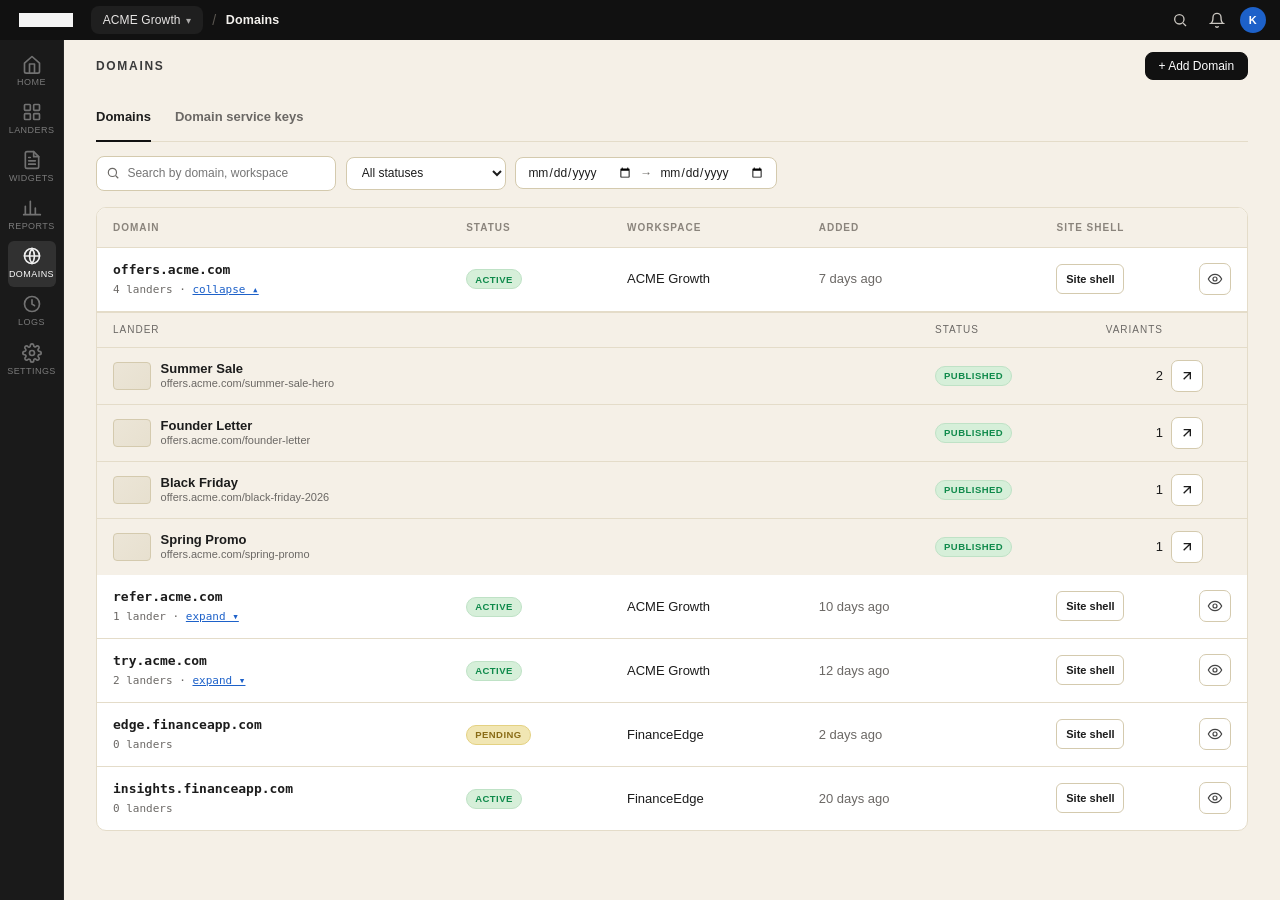
==== commit 0e92c13b: "Update Nexus prototype from latest export. Adds settings and logs-journeys screens, refreshes logs U" ====
--- a/domains.html
+++ b/domains.html
@@ -18,6 +18,7 @@
         <a href="reports.html"><svg viewBox="0 0 24 24" fill="none" stroke="currentColor" stroke-width="2" stroke-linecap="round" stroke-linejoin="round"><path d="M4 20V10M10 20V4M16 20v-8M22 20H2"/></svg>Reports</a>
         <a href="domains.html" class="is-active" aria-current="page"><svg viewBox="0 0 24 24" fill="none" stroke="currentColor" stroke-width="2" stroke-linecap="round" stroke-linejoin="round"><circle cx="12" cy="12" r="9"/><path d="M3 12h18M12 3a15 15 0 0 1 0 18M12 3a15 15 0 0 0 0 18"/></svg>Domains</a>
         <a href="logs.html"><svg viewBox="0 0 24 24" fill="none" stroke="currentColor" stroke-width="2" stroke-linecap="round" stroke-linejoin="round"><circle cx="12" cy="12" r="9"/><path d="M12 7v5l3 2"/></svg>Logs</a>
+        <a href="settings.html" data-nav="settings"><svg viewBox="0 0 24 24" fill="none" stroke="currentColor" stroke-width="2" stroke-linecap="round" stroke-linejoin="round"><circle cx="12" cy="12" r="3"/><path d="M19.4 15a1.7 1.7 0 0 0 .3 1.8l.1.1a2 2 0 1 1-2.8 2.8l-.1-.1a1.7 1.7 0 0 0-1.8-.3 1.7 1.7 0 0 0-1 1.5V21a2 2 0 1 1-4 0v-.1a1.7 1.7 0 0 0-1.1-1.5 1.7 1.7 0 0 0-1.8.3l-.1.1a2 2 0 1 1-2.8-2.8l.1-.1a1.7 1.7 0 0 0 .3-1.8 1.7 1.7 0 0 0-1.5-1H3a2 2 0 1 1 0-4h.1a1.7 1.7 0 0 0 1.5-1.1 1.7 1.7 0 0 0-.3-1.8l-.1-.1a2 2 0 1 1 2.8-2.8l.1.1a1.7 1.7 0 0 0 1.8.3H9a1.7 1.7 0 0 0 1-1.5V3a2 2 0 1 1 4 0v.1a1.7 1.7 0 0 0 1 1.5 1.7 1.7 0 0 0 1.8-.3l.1-.1a2 2 0 1 1 2.8 2.8l-.1.1a1.7 1.7 0 0 0-.3 1.8V9a1.7 1.7 0 0 0 1.5 1H21a2 2 0 1 1 0 4h-.1a1.7 1.7 0 0 0-1.5 1z"/></svg>Settings</a>
       </nav>
       <div class="avatar">K</div>
     </aside>
--- a/styles.css
+++ b/styles.css
@@ -16,9 +16,9 @@
   --text-muted: #6b6865;
   --border: #e4dcc9;
   --border-strong: #d4caae;
-  --brand: #e76d2f;
-  --brand-soft: #fbe9d9;
-  --accent-cta: #ec6a2a;
+  --brand: #1d61c9;
+  --brand-soft: #e4eefb;
+  --accent-cta: #1d61c9;
   --black: #111111;
   --green: #0f8a4b;
   --green-soft: #d6efd9;
@@ -238,7 +238,7 @@
 }
 .ws-option small { color: var(--text-muted); font-size: 11px; }
 .ws-option:hover { background: var(--bg); }
-.ws-option.is-active { background: #fbf1df; }
+.ws-option.is-active { background: #eaf2fc; }
 .ws-option__body { display: flex; flex-direction: column; line-height: 1.25; }
 .ws-option__check { margin-left: auto; color: var(--brand); font-weight: 700; }
 .ws-menu__sep { height: 1px; background: var(--border); margin: 0.35rem 0; }
@@ -484,7 +484,7 @@
   min-width: 160px;
 }
 .select { padding-right: 1.75rem; }
-.input:focus, .select:focus { outline: 2px solid rgba(231, 109, 47, 0.35); outline-offset: -1px; }
+.input:focus, .select:focus { outline: 2px solid rgba(29, 97, 201, 0.35); outline-offset: -1px; }
 
 .search-wrap {
   position: relative;
@@ -554,7 +554,7 @@
   height: 32px;
 }
 .date-range:focus-within {
-  outline: 2px solid rgba(231, 109, 47, 0.35);
+  outline: 2px solid rgba(29, 97, 201, 0.35);
   outline-offset: -1px;
 }
 .date-range__input {
@@ -654,10 +654,20 @@
   border-radius: 50%;
   flex-shrink: 0;
 }
-.log-filter-pill[data-filter="impression"] .dot { background: #4a74e8; }
-.log-filter-pill[data-filter="click"] .dot { background: var(--brand); }
-.log-filter-pill[data-filter="conversion"] .dot { background: #2a8f4a; }
-.log-filter-pill[data-filter="visit"] .dot { background: #8b7a96; }
+.log-filter-pill[data-filter="visit"] .dot { background: #4a74e8; }
+.log-filter-pill[data-filter="cta_forward"] .dot { background: var(--brand); }
+.log-filter-pill[data-filter="postback"] .dot { background: #2a8f4a; }
+.log-filter-pill[data-filter="destination_fire"] .dot { background: #8b46b0; }
+.logs-pill-sub {
+  display: block;
+  font-size: 9.5px;
+  font-weight: 500;
+  color: var(--text-muted);
+  letter-spacing: 0.02em;
+  margin-top: 2px;
+  text-transform: none;
+}
+.log-filter-pill.is-active .logs-pill-sub { color: rgba(255,255,255,0.7); }
 .log-filter-count { font-weight: 600; opacity: 0.85; }
 
 .logs-card { margin-bottom: var(--section-gap); }
@@ -714,10 +724,11 @@
   font-weight: 600;
   white-space: nowrap;
 }
-.log-event--conversion { background: #e0f0e4; color: #1a6b32; }
-.log-event--click { background: #fce8d4; color: #a35216; }
-.log-event--impression { background: #dfe8fb; color: #2a4a9e; }
-.log-event--visit { background: #ebe4dc; color: #5c4d63; }
+.log-event--postback { background: #e0f0e4; color: #1a6b32; }
+.log-event--cta_forward { background: #fce8d4; color: #a35216; }
+.log-event--visit { background: #dfe8fb; color: #2a4a9e; }
+.log-event--destination_fire { background: #ece0f3; color: #6b2a8f; }
+.log-event--err { background: #fbe2e2; color: #a31a1a; }
 
 .log-variant-pill {
   display: inline-block;
@@ -810,8 +821,8 @@
   flex-wrap: wrap;
 }
 
-tr.row-new td { background: #fbf1df !important; animation: newRow 1.4s ease-out; }
-@keyframes newRow { 0% { background: #f6d0a2 !important; } 100% { background: #fbf1df !important; } }
+tr.row-new td { background: #eaf2fc !important; animation: newRow 1.4s ease-out; }
+@keyframes newRow { 0% { background: #f6d0a2 !important; } 100% { background: #eaf2fc !important; } }
 
 .badge--unpublished {
   color: #7a4e1c;
@@ -964,7 +975,7 @@
   place-items: center;
   flex-shrink: 0;
 }
-.lander-toggle:hover { background: color-mix(in srgb, var(--brand-soft) 65%, #fff); border-color: #f2d0a9; color: var(--brand); }
+.lander-toggle:hover { background: color-mix(in srgb, var(--brand-soft) 65%, #fff); border-color: #c2d6f4; color: var(--brand); }
 .lander-toggle .chev {
   display: inline-block;
   transition: transform 0.18s ease;
@@ -987,7 +998,7 @@
 }
 tr[data-lander-row] { cursor: pointer; }
 tr[data-lander-row]:hover td { background: var(--bg-hover); }
-tr[data-lander-row].is-expanded > td { background: #fbf1df; }
+tr[data-lander-row].is-expanded > td { background: #eaf2fc; }
 
 .variant-row td { background: var(--bg); }
 .variant-row td:first-child { padding-left: 3rem; }
@@ -1476,7 +1487,7 @@
   background: #faf8f4;
 }
 .reports-table tbody tr.reports-data-row.is-expanded > td {
-  background: #fbf1df;
+  background: #eaf2fc;
 }
 .reports-table tbody tr.day-row td {
   background: #faf8f4;
@@ -1621,7 +1632,7 @@
 }
 .widget-editor-field.is-selected {
   background: var(--brand-soft);
-  border-color: #e8c4a8;
+  border-color: #b9cff0;
   box-shadow: inset 3px 0 0 0 var(--brand);
 }
 .widget-editor-field__drag,
@@ -2438,7 +2449,7 @@
   padding: 0.55rem 0.65rem;
   margin-top: 0.55rem;
   background: var(--brand-soft);
-  border: 1px solid #f2d0a9;
+  border: 1px solid #c2d6f4;
   border-radius: 9px;
 }
 .ai-row::before {
@@ -2448,7 +2459,7 @@
   flex-shrink: 0;
   border-radius: 50%;
   background: radial-gradient(circle at 30% 30%, #fff, var(--brand) 70%);
-  box-shadow: 0 0 0 1px rgba(231, 109, 47, 0.4);
+  box-shadow: 0 0 0 1px rgba(29, 97, 201, 0.4);
 }
 .ai-row input {
   flex: 1;
@@ -2675,7 +2686,7 @@
 .plan-cta-secondary:hover {
   border-color: var(--brand);
   background: var(--brand-soft);
-  color: #4a3010;
+  color: #102a5a;
 }
 .plan-cta-primary {
   flex-shrink: 0;
@@ -2701,7 +2712,7 @@
   cursor: pointer;
   font: inherit;
 }
-.plan-chips button:hover { background: var(--brand-soft); border-color: #e6b68a; }
+.plan-chips button:hover { background: var(--brand-soft); border-color: #9cbceb; }
 .plan-chips .chip--skip {
   color: var(--text-muted);
   background: transparent;
@@ -2750,7 +2761,7 @@
 .plan-done {
   padding: 0.75rem 1.15rem 1rem;
   border-top: 1px solid var(--border);
-  background: #fbf1df;
+  background: #eaf2fc;
   display: flex;
   gap: 0.85rem;
   justify-content: space-between;
@@ -2889,7 +2900,7 @@
   width: 38px;
   height: 38px;
   margin: 0 auto 0.85rem;
-  border: 3px solid rgba(231, 109, 47, 0.2);
+  border: 3px solid rgba(29, 97, 201, 0.2);
   border-top-color: var(--brand);
   border-radius: 50%;
   animation: spin 0.85s linear infinite;
@@ -3027,7 +3038,7 @@
   padding: 0.5rem 0.75rem;
   margin: 0 0 1rem;
   background: var(--brand-soft);
-  border: 1px solid #f2d0a9;
+  border: 1px solid #c2d6f4;
   border-radius: 9px;
   font-size: 12px;
   color: #6b3f16;
@@ -4018,7 +4029,7 @@
 }
 .compose-add-btn:hover {
   color: var(--brand);
-  background: rgba(231, 109, 47, 0.1);
+  background: rgba(29, 97, 201, 0.1);
 }
 .compose-add-btn[aria-expanded="true"] {
   color: var(--brand);
@@ -4542,7 +4553,7 @@
   color: var(--text);
   cursor: pointer;
 }
-.suggestion-chips button:hover { background: var(--brand-soft); border-color: #e6b68a; }
+.suggestion-chips button:hover { background: var(--brand-soft); border-color: #9cbceb; }
 
 .compose-row {
   display: flex;
@@ -5928,7 +5939,7 @@
 .dskp__input:focus, .dskp__select:focus {
   outline: none;
   border-color: var(--brand);
-  box-shadow: 0 0 0 3px rgba(231, 109, 47, 0.18);
+  box-shadow: 0 0 0 3px rgba(29, 97, 201, 0.18);
 }
 .dskp__input::placeholder { color: #b6ad97; }
 .dskp__hint {
@@ -5950,7 +5961,7 @@
 }
 .dskp__token:focus-within {
   border-color: var(--brand);
-  box-shadow: 0 0 0 3px rgba(231, 109, 47, 0.18);
+  box-shadow: 0 0 0 3px rgba(29, 97, 201, 0.18);
 }
 .dskp__token input {
   flex: 1;
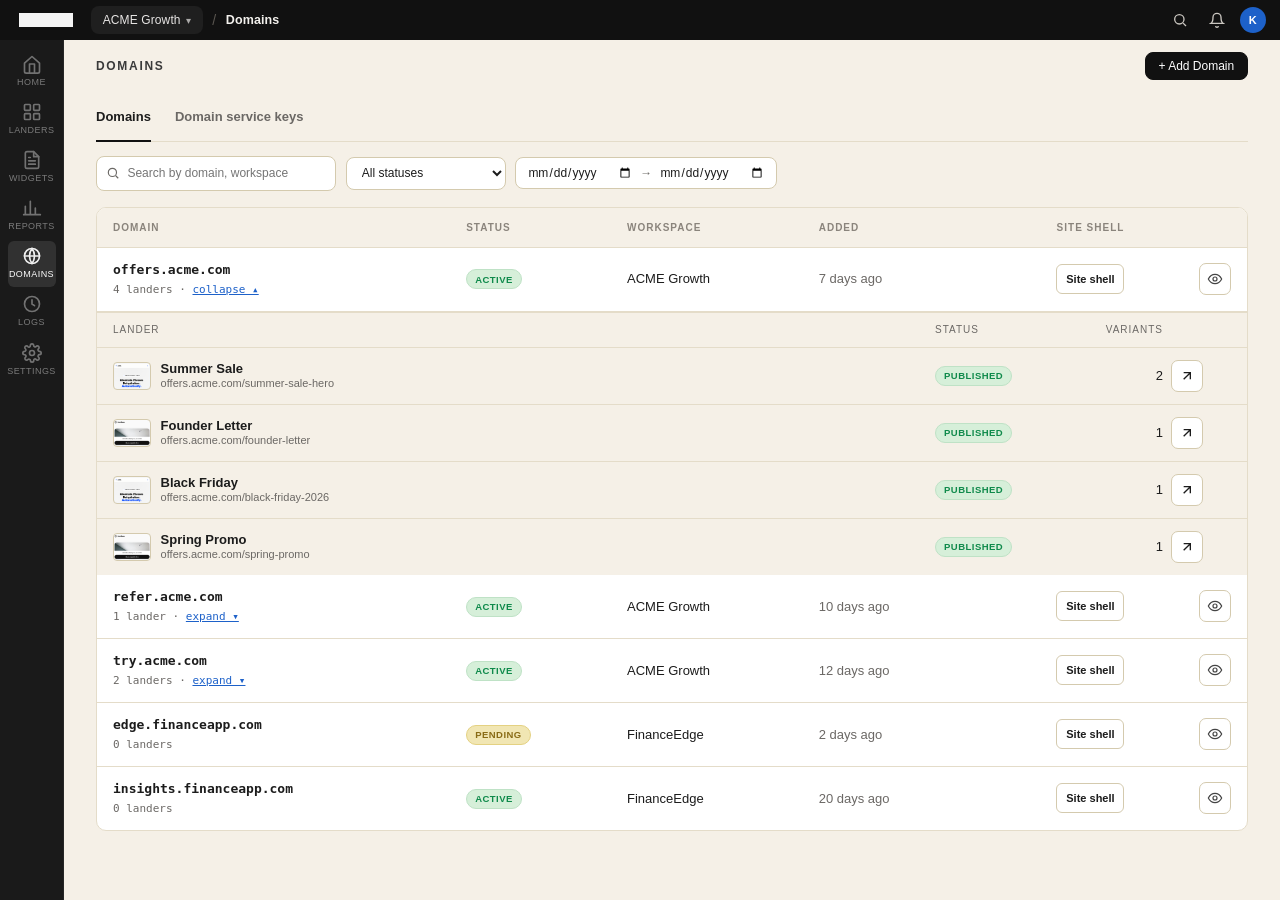
==== commit 68b675c7: "Update Nexus prototype from latest export. Refresh settings, logs, domains, and landers screens with" ====
--- a/domains.html
+++ b/domains.html
@@ -68,7 +68,7 @@
                 <th class="right"></th>
               </tr>
             </thead>
-            <tbody>
+            <tbody id="domains-tbody">
               <tr class="domain-row" data-domain-row data-domain="offers.acme.com" data-workspace="ACME Growth" data-status="active" data-added="2026-04-16">
                 <td>
                   <strong class="mono">offers.acme.com</strong>
@@ -302,9 +302,144 @@
     </div>
   </dialog>
 
+  <!-- Add Domain dialog -->
+  <dialog class="modal modal--dsk-pro" id="dialog-add-domain">
+    <form method="dialog" class="modal__inner" id="form-add-domain" autocomplete="off">
+      <div class="dskp__head">
+        <div class="dskp__icon" aria-hidden="true">
+          <svg viewBox="0 0 24 24" fill="none" stroke="currentColor" stroke-width="1.8" stroke-linecap="round" stroke-linejoin="round"><circle cx="12" cy="12" r="9"/><path d="M3 12h18M12 3a15 15 0 0 1 0 18M12 3a15 15 0 0 0 0 18"/></svg>
+        </div>
+        <div class="dskp__head-text">
+          <div class="dskp__eyebrow">Domains</div>
+          <h2 class="dskp__title">Add a domain</h2>
+          <p class="dskp__sub">Connect a domain to this workspace, then point its nameservers to Nexus. Pick a service key to automate DNS.</p>
+        </div>
+        <button type="button" class="dskp__x" data-close-dialog aria-label="Close">
+          <svg viewBox="0 0 24 24" fill="none" stroke="currentColor" stroke-width="2" stroke-linecap="round" stroke-linejoin="round"><path d="M6 6l12 12M18 6L6 18"/></svg>
+        </button>
+      </div>
+
+      <div class="dskp__body">
+        <div class="dskp__field">
+          <div class="dskp__label">Domain name</div>
+          <input class="dskp__input" type="text" id="add-domain-name" required placeholder="e.g. promo.acme.com" autocomplete="off" />
+          <div class="dskp__hint" id="add-domain-name-err" hidden style="color:#a31a1a">Enter a valid domain like <strong>promo.acme.com</strong> (no http://, no path).</div>
+        </div>
+
+        <div class="dskp__row dskp__row--2">
+          <div class="dskp__field">
+            <div class="dskp__label">Workspace</div>
+            <select class="dskp__select" id="add-domain-ws">
+              <option>All workspaces</option>
+              <option>ACME Growth</option>
+              <option>FinanceEdge</option>
+            </select>
+          </div>
+          <div class="dskp__field">
+            <div class="dskp__label">Service key <span class="dskp__opt">required for DNS automation</span></div>
+            <select class="dskp__select" id="add-domain-key" required>
+              <option value="">Select a service key…</option>
+            </select>
+            <div class="dskp__hint" id="add-domain-key-err" hidden style="color:#a31a1a">Pick a service key to continue.</div>
+          </div>
+        </div>
+      </div>
+
+      <div class="dskp__foot">
+        <div class="dskp__foot-spacer"></div>
+        <button type="button" class="dskp__b dskp__b--ghost" data-close-dialog>Cancel</button>
+        <button type="submit" class="dskp__b dskp__b--primary">Add domain</button>
+      </div>
+    </form>
+  </dialog>
+
   <script src="app.js"></script>
   <script src="site-shell.js"></script>
+  <script src="thumbs.js"></script>
   <script>
+    // --- Add Domain dialog ---
+    (function () {
+      var openBtn = document.getElementById("add-domain-btn");
+      var dlg = document.getElementById("dialog-add-domain");
+      if (!openBtn || !dlg) return;
+      var form = document.getElementById("form-add-domain");
+      var nameIn = document.getElementById("add-domain-name");
+      var wsIn = document.getElementById("add-domain-ws");
+      var keyIn = document.getElementById("add-domain-key");
+      var nameErr = document.getElementById("add-domain-name-err");
+      var keyErr = document.getElementById("add-domain-key-err");
+      var tbody = document.getElementById("domains-tbody");
+
+      function populateKeys() {
+        var keys = window.__dskKeys || [];
+        keyIn.innerHTML = '<option value="">Select a service key…</option>' +
+          keys.map(function (k) {
+            return '<option value="' + k.id + '">' + k.name + " · " + (k.provider || "—") + '</option>';
+          }).join("");
+      }
+
+      function open() {
+        populateKeys();
+        nameIn.value = "";
+        wsIn.value = "All workspaces";
+        keyIn.value = "";
+        nameErr.hidden = true;
+        keyErr.hidden = true;
+        nameIn.removeAttribute("aria-invalid");
+        dlg.showModal();
+        setTimeout(function () { nameIn.focus(); }, 30);
+      }
+      openBtn.addEventListener("click", open);
+
+      function normalizeDomain(v) {
+        return String(v || "").trim().toLowerCase()
+          .replace(/^https?:\/\//, "").replace(/\/.*$/, "").replace(/\s+/g, "");
+      }
+
+      form.addEventListener("submit", function (e) {
+        e.preventDefault();
+        var domain = normalizeDomain(nameIn.value);
+        var valid = /^([a-z0-9-]+\.)+[a-z]{2,}$/.test(domain);
+        if (!valid) {
+          nameErr.hidden = false;
+          nameIn.setAttribute("aria-invalid", "true");
+          nameIn.focus();
+          return;
+        }
+        var ws = wsIn.value;
+        var keyId = keyIn.value;
+        if (!keyId) {
+          keyErr.hidden = false;
+          keyIn.focus();
+          return;
+        }
+        keyErr.hidden = true;
+        var keyName = keyId ? (keyIn.options[keyIn.selectedIndex].text) : "";
+
+        var tr = document.createElement("tr");
+        tr.className = "domain-row";
+        tr.setAttribute("data-domain-row", "");
+        tr.setAttribute("data-domain", domain);
+        tr.setAttribute("data-workspace", ws);
+        tr.setAttribute("data-status", "pending");
+        tr.setAttribute("data-added", new Date().toISOString().slice(0, 10));
+        tr.innerHTML =
+          '<td><strong class="mono">' + domain + '</strong>' +
+            '<div class="domain-row__meta">0 landers' + (keyName ? ' · <span class="muted">key: ' + keyName + '</span>' : '') + '</div>' +
+          '</td>' +
+          '<td><span class="badge badge--pending">Pending</span></td>' +
+          '<td>' + ws + '</td>' +
+          '<td class="muted">just now</td>' +
+          '<td class="right"><button class="shell-btn js-edit-shell" data-domain="' + domain + '">Site shell</button></td>' +
+          '<td class="right"><button type="button" class="icon-btn js-domain-ns" data-domain="' + domain + '" title="Show nameservers" aria-label="Show nameservers"><svg viewBox="0 0 24 24" width="16" height="16" fill="none" stroke="currentColor" stroke-width="1.8" stroke-linecap="round" stroke-linejoin="round"><path d="M2 12s3.5-7 10-7 10 7 10 7-3.5 7-10 7S2 12 2 12z"/><circle cx="12" cy="12" r="3"/></svg></button></td>';
+        tbody.insertBefore(tr, tbody.firstChild);
+        tr.style.background = "var(--brand-soft)";
+        setTimeout(function () { tr.style.transition = "background 0.6s"; tr.style.background = ""; }, 400);
+
+        dlg.close();
+      });
+    })();
+
     // --- Hide "Add Domain" button on DSK tab ---
     (function () {
       var btn = document.getElementById("add-domain-btn");
@@ -382,6 +517,7 @@
         { id: "k2", name: "Route53 prod", provider: "AWS Route 53", email: "infra@acme.com", prefix: "AKIA8b21", created: "Jan 18, 2026", lastUsed: "1d ago" },
         { id: "k3", name: "Marketing DNS", provider: "GoDaddy", email: "marketing@acme.com", prefix: "gd_key_ee02", created: "Apr 1, 2026", lastUsed: "—" }
       ];
+      window.__dskKeys = keys;
 
       function render() {
         if (!body) return;
--- a/styles.css
+++ b/styles.css
@@ -585,6 +585,8 @@
   height: 28px;
   border-radius: 4px;
   background: linear-gradient(135deg, color-mix(in srgb, var(--bg) 72%, var(--border-strong) 28%), color-mix(in srgb, var(--bg) 58%, var(--border-strong) 42%));
+  background-size: cover;
+  background-position: top center;
   border: 1px solid var(--border-strong);
   display: inline-block;
   flex-shrink: 0;
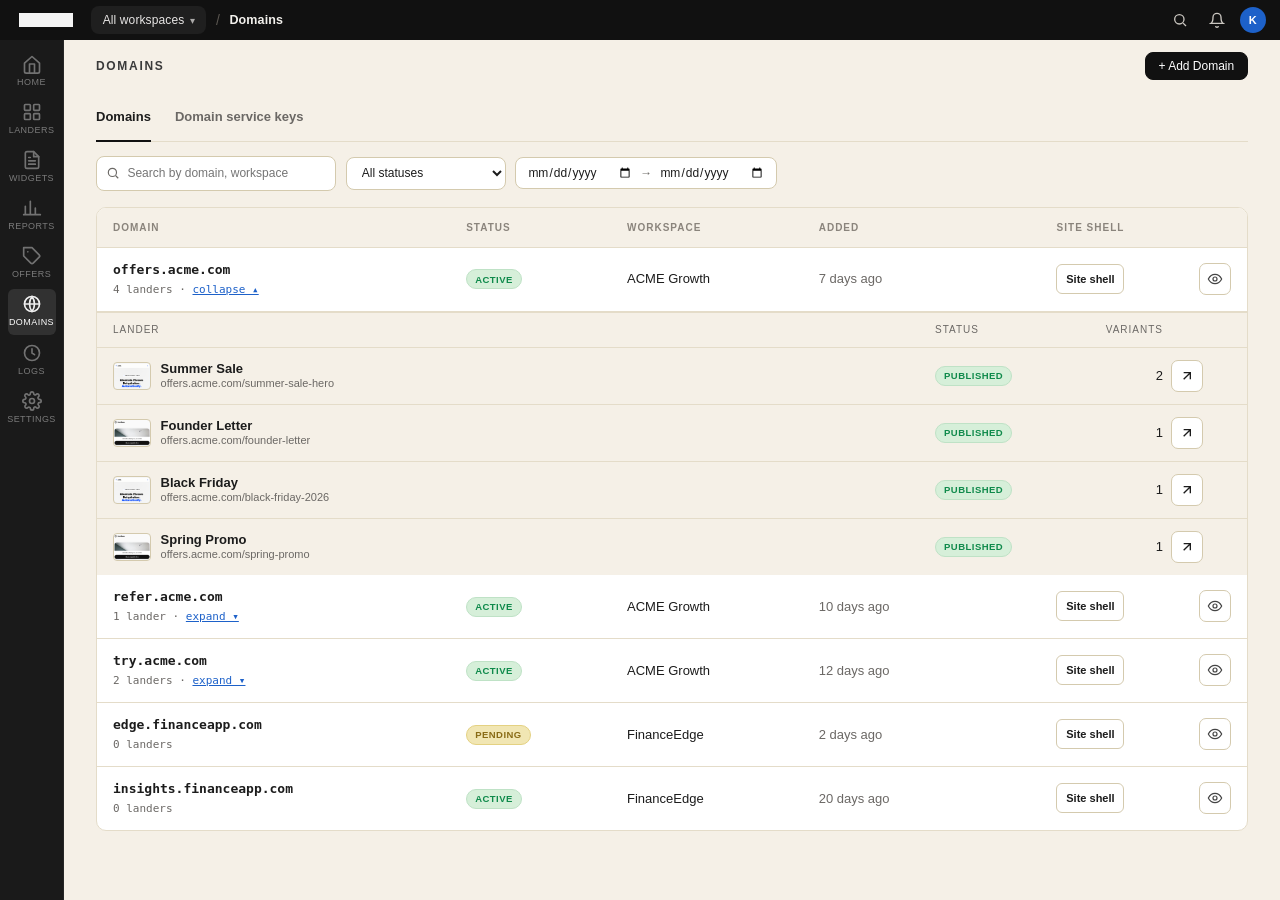
==== commit eb6e2530: "Add Offers Wall list page with team-scoped offer management. Grouped list view by advertiser with of" ====
--- a/domains.html
+++ b/domains.html
@@ -16,6 +16,7 @@
         <a href="landers.html"><svg viewBox="0 0 24 24" fill="none" stroke="currentColor" stroke-width="2" stroke-linecap="round" stroke-linejoin="round"><rect x="3" y="3" width="7" height="7" rx="1"/><rect x="14" y="3" width="7" height="7" rx="1"/><rect x="3" y="14" width="7" height="7" rx="1"/><rect x="14" y="14" width="7" height="7" rx="1"/></svg>Landers</a>
         <a href="widgets.html"><svg viewBox="0 0 24 24" fill="none" stroke="currentColor" stroke-width="2" stroke-linecap="round" stroke-linejoin="round"><path d="M14 2H6a2 2 0 0 0-2 2v16a2 2 0 0 0 2 2h12a2 2 0 0 0 2-2V8z"/><path d="M14 2v6h6M16 13H8M16 17H8M10 9H8"/></svg>Widgets</a>
         <a href="reports.html"><svg viewBox="0 0 24 24" fill="none" stroke="currentColor" stroke-width="2" stroke-linecap="round" stroke-linejoin="round"><path d="M4 20V10M10 20V4M16 20v-8M22 20H2"/></svg>Reports</a>
+        <a href="offers.html"><svg viewBox="0 0 24 24" fill="none" stroke="currentColor" stroke-width="2" stroke-linecap="round" stroke-linejoin="round"><path d="M20.59 13.41l-7.17 7.17a2 2 0 0 1-2.83 0L2 12V2h10l8.59 8.59a2 2 0 0 1 0 2.82z"/><line x1="7" y1="7" x2="7.01" y2="7"/></svg>Offers</a>
         <a href="domains.html" class="is-active" aria-current="page"><svg viewBox="0 0 24 24" fill="none" stroke="currentColor" stroke-width="2" stroke-linecap="round" stroke-linejoin="round"><circle cx="12" cy="12" r="9"/><path d="M3 12h18M12 3a15 15 0 0 1 0 18M12 3a15 15 0 0 0 0 18"/></svg>Domains</a>
         <a href="logs.html"><svg viewBox="0 0 24 24" fill="none" stroke="currentColor" stroke-width="2" stroke-linecap="round" stroke-linejoin="round"><circle cx="12" cy="12" r="9"/><path d="M12 7v5l3 2"/></svg>Logs</a>
         <a href="settings.html" data-nav="settings"><svg viewBox="0 0 24 24" fill="none" stroke="currentColor" stroke-width="2" stroke-linecap="round" stroke-linejoin="round"><circle cx="12" cy="12" r="3"/><path d="M19.4 15a1.7 1.7 0 0 0 .3 1.8l.1.1a2 2 0 1 1-2.8 2.8l-.1-.1a1.7 1.7 0 0 0-1.8-.3 1.7 1.7 0 0 0-1 1.5V21a2 2 0 1 1-4 0v-.1a1.7 1.7 0 0 0-1.1-1.5 1.7 1.7 0 0 0-1.8.3l-.1.1a2 2 0 1 1-2.8-2.8l.1-.1a1.7 1.7 0 0 0 .3-1.8 1.7 1.7 0 0 0-1.5-1H3a2 2 0 1 1 0-4h.1a1.7 1.7 0 0 0 1.5-1.1 1.7 1.7 0 0 0-.3-1.8l-.1-.1a2 2 0 1 1 2.8-2.8l.1.1a1.7 1.7 0 0 0 1.8.3H9a1.7 1.7 0 0 0 1-1.5V3a2 2 0 1 1 4 0v.1a1.7 1.7 0 0 0 1 1.5 1.7 1.7 0 0 0 1.8-.3l.1-.1a2 2 0 1 1 2.8 2.8l-.1.1a1.7 1.7 0 0 0-.3 1.8V9a1.7 1.7 0 0 0 1.5 1H21a2 2 0 1 1 0 4h-.1a1.7 1.7 0 0 0-1.5 1z"/></svg>Settings</a>
--- a/styles.css
+++ b/styles.css
@@ -241,6 +241,55 @@
 .ws-option.is-active { background: #eaf2fc; }
 .ws-option__body { display: flex; flex-direction: column; line-height: 1.25; }
 .ws-option__check { margin-left: auto; color: var(--brand); font-weight: 700; }
+
+/* Nested team→workspace multi-select scope menu */
+.ws-menu--scope { min-width: 280px; padding: 0.5rem; }
+.scope-menu__actions {
+  display: flex;
+  gap: 0.4rem;
+  padding: 0.1rem 0.3rem 0.5rem;
+  border-bottom: 1px solid var(--border);
+  margin-bottom: 0.4rem;
+}
+.scope-act {
+  appearance: none;
+  background: transparent;
+  border: none;
+  font: inherit;
+  font-size: 11px;
+  font-weight: 600;
+  color: var(--blue);
+  cursor: pointer;
+  padding: 0.15rem 0.4rem;
+  border-radius: 5px;
+}
+.scope-act:hover { background: var(--bg); }
+.scope-group + .scope-group { border-top: 1px solid var(--border); margin-top: 0.35rem; padding-top: 0.4rem; }
+.scope-team, .scope-ws {
+  display: flex;
+  align-items: center;
+  gap: 0.55rem;
+  padding: 0.4rem 0.5rem;
+  border-radius: 7px;
+  cursor: pointer;
+  color: var(--text);
+}
+.scope-team { font-weight: 700; font-size: 13px; }
+.scope-team__n {
+  margin-left: auto;
+  font-size: 10.5px;
+  font-weight: 600;
+  color: var(--text-muted);
+  background: var(--bg);
+  border: 1px solid var(--border);
+  border-radius: 999px;
+  padding: 0 0.45rem;
+}
+.scope-ws { padding-left: 1.7rem; font-size: 12.5px; font-weight: 500; }
+.scope-ws__name { font-weight: 500; }
+.scope-ws__sub { margin-left: auto; font-size: 10.5px; color: var(--text-muted); }
+.scope-team:hover, .scope-ws:hover { background: var(--bg); }
+.scope-team input, .scope-ws input { width: 14px; height: 14px; accent-color: var(--brand); cursor: pointer; flex-shrink: 0; }
 .ws-menu__sep { height: 1px; background: var(--border); margin: 0.35rem 0; }
 .ws-menu__foot {
   padding: 0.35rem 0.55rem 0.15rem;
@@ -2913,8 +2962,55 @@
 
 /* ---------- Settings dialog (bigger, sectioned) ---------- */
 
-.modal--settings { max-width: 640px; }
+/* ---------- Offers Wall (team-scoped list) ---------- */
+.offers-intro {
+  margin: -0.25rem 0 0.85rem;
+  font-size: 13px;
+  line-height: 1.45;
+}
+.offer-advertiser-row td {
+  background: #fafaf8;
+  border-bottom: 1px solid var(--border);
+}
+.offer-advertiser-row strong { font-size: 14px; }
+.offer-row td:first-child + td { padding-left: 0.35rem; }
+.modal--offer-detail { max-width: 640px; }
+.modal--offer-detail .modal__inner { max-height: min(88vh, 780px); overflow-y: auto; }
+.offer-detail-tabs { margin-bottom: 0.85rem; }
+.offer-detail-pane { margin-bottom: 0.5rem; }
+.offer-ws-list {
+  list-style: none;
+  margin: 0;
+  padding: 0;
+  display: flex;
+  flex-direction: column;
+  gap: 0.35rem;
+}
+.offer-ws-row { margin: 0; }
+.offer-ws-pick {
+  display: flex;
+  align-items: center;
+  gap: 0.55rem;
+  padding: 0.45rem 0.55rem;
+  border: 1px solid var(--border);
+  border-radius: 8px;
+  background: #fff;
+  cursor: pointer;
+  font-size: 13px;
+}
+.offer-ws-pick input { margin: 0; }
+
+.modal--settings { max-width: 680px; }
+.modal--settings .modal__inner {
+  max-height: min(88vh, 820px);
+  overflow-y: auto;
+}
 .settings-section { margin-bottom: 1.1rem; }
+.settings-section__hint {
+  margin: -0.35rem 0 0.55rem;
+  font-size: 12px;
+  line-height: 1.4;
+}
 .settings-section__title {
   font-size: 10px;
   font-weight: 700;
@@ -3831,7 +3927,8 @@
   color: var(--text-muted);
   line-height: 1.35;
 }
-.publish-pixel-row__input {
+.publish-pixel-row__input,
+.publish-pixel-row__select {
   width: 100%;
   min-width: 0;
   font-family: ui-monospace, SFMono-Regular, Menlo, monospace;
@@ -3839,6 +3936,19 @@
   padding: 0.42rem 0.6rem;
   box-sizing: border-box;
 }
+.publish-pixel-row__select {
+  font-family: inherit;
+  cursor: pointer;
+}
+.publish-tracking__foot {
+  margin: 0.35rem 0 0;
+  font-size: 11.5px;
+}
+.publish-tracking__foot a {
+  color: var(--text-muted);
+  text-decoration: underline;
+  text-underline-offset: 2px;
+}
 
 .publish-event-row {
   display: flex;
@@ -3856,7 +3966,8 @@
 @media (max-width: 640px) {
   .publish-route__row { grid-template-columns: 1fr; }
   .publish-pixel-row { grid-template-columns: 36px 1fr; }
-  .publish-pixel-row__input { grid-column: 1 / -1; }
+  .publish-pixel-row__input,
+  .publish-pixel-row__select { grid-column: 1 / -1; }
 }
 
 /* Step 3 — review */
@@ -5526,11 +5637,32 @@
   color: var(--text);
   font-family: ui-monospace, SFMono-Regular, Menlo, Consolas, monospace;
 }
+.publish-success__platform-intro {
+  margin: -0.35rem 0 0.55rem;
+  font-size: 12px;
+  line-height: 1.4;
+}
 .publish-success__platforms {
   display: flex;
   flex-direction: column;
   gap: 0.45rem;
 }
+.publish-success__advanced {
+  margin: 0.25rem 0 0.85rem;
+  border-top: 1px solid var(--border);
+  padding-top: 0.65rem;
+}
+.publish-success__advanced-summary {
+  cursor: pointer;
+  font-size: 12px;
+  font-weight: 600;
+  color: var(--text-muted);
+  list-style: none;
+  user-select: none;
+}
+.publish-success__advanced-summary::-webkit-details-marker { display: none; }
+.publish-success__advanced[open] .publish-success__advanced-summary { margin-bottom: 0.65rem; }
+.publish-success__field--generated { margin-bottom: 0; }
 .publish-success__platform-row {
   display: grid;
   grid-template-columns: 84px 1fr 36px 36px;
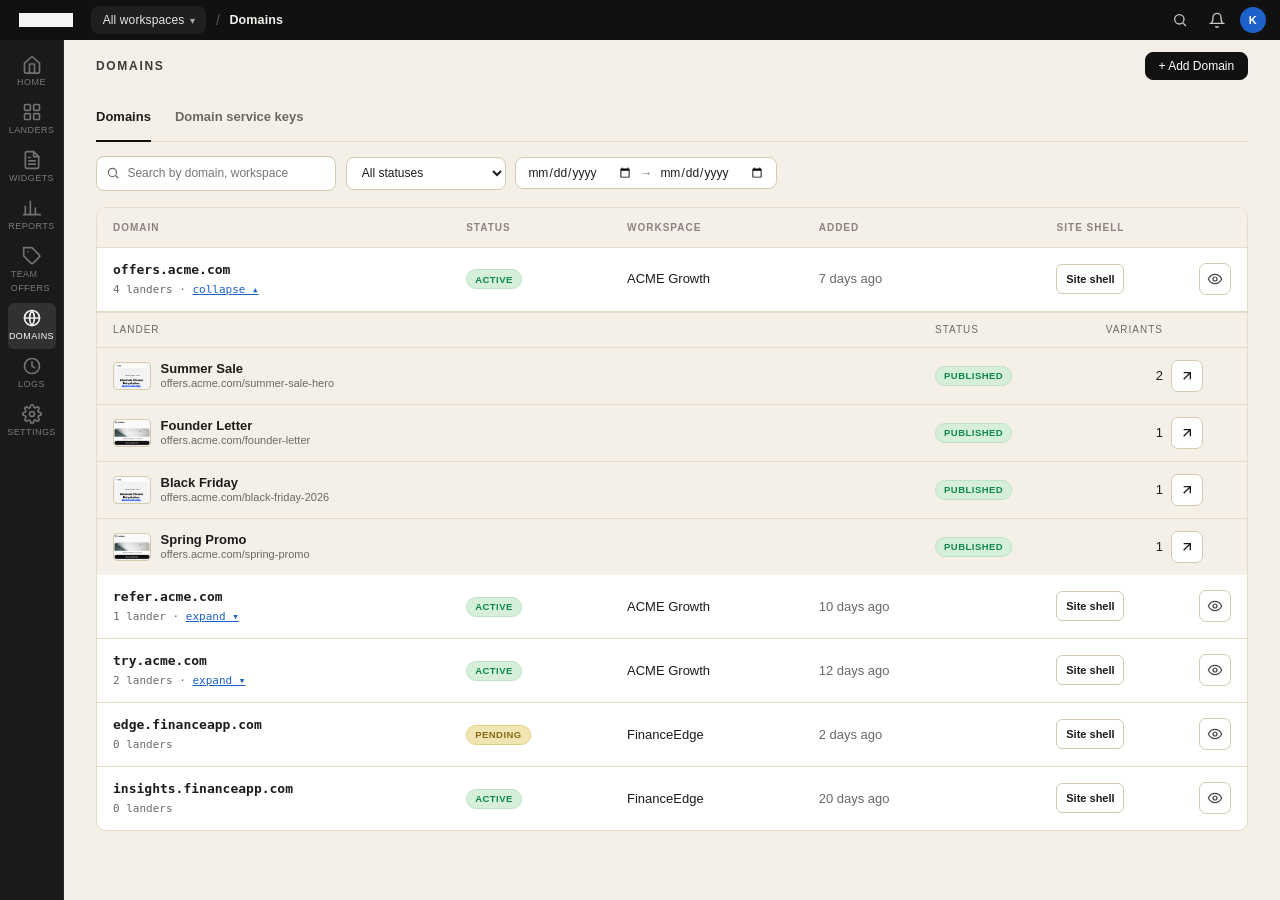
==== commit 208b8ba4: "Rename Offers navigation and page labels to Team Offers. Update sidebar, page title, first tab, and " ====
--- a/domains.html
+++ b/domains.html
@@ -16,7 +16,7 @@
         <a href="landers.html"><svg viewBox="0 0 24 24" fill="none" stroke="currentColor" stroke-width="2" stroke-linecap="round" stroke-linejoin="round"><rect x="3" y="3" width="7" height="7" rx="1"/><rect x="14" y="3" width="7" height="7" rx="1"/><rect x="3" y="14" width="7" height="7" rx="1"/><rect x="14" y="14" width="7" height="7" rx="1"/></svg>Landers</a>
         <a href="widgets.html"><svg viewBox="0 0 24 24" fill="none" stroke="currentColor" stroke-width="2" stroke-linecap="round" stroke-linejoin="round"><path d="M14 2H6a2 2 0 0 0-2 2v16a2 2 0 0 0 2 2h12a2 2 0 0 0 2-2V8z"/><path d="M14 2v6h6M16 13H8M16 17H8M10 9H8"/></svg>Widgets</a>
         <a href="reports.html"><svg viewBox="0 0 24 24" fill="none" stroke="currentColor" stroke-width="2" stroke-linecap="round" stroke-linejoin="round"><path d="M4 20V10M10 20V4M16 20v-8M22 20H2"/></svg>Reports</a>
-        <a href="offers.html"><svg viewBox="0 0 24 24" fill="none" stroke="currentColor" stroke-width="2" stroke-linecap="round" stroke-linejoin="round"><path d="M20.59 13.41l-7.17 7.17a2 2 0 0 1-2.83 0L2 12V2h10l8.59 8.59a2 2 0 0 1 0 2.82z"/><line x1="7" y1="7" x2="7.01" y2="7"/></svg>Offers</a>
+        <a href="offers.html"><svg viewBox="0 0 24 24" fill="none" stroke="currentColor" stroke-width="2" stroke-linecap="round" stroke-linejoin="round"><path d="M20.59 13.41l-7.17 7.17a2 2 0 0 1-2.83 0L2 12V2h10l8.59 8.59a2 2 0 0 1 0 2.82z"/><line x1="7" y1="7" x2="7.01" y2="7"/></svg>Team Offers</a>
         <a href="domains.html" class="is-active" aria-current="page"><svg viewBox="0 0 24 24" fill="none" stroke="currentColor" stroke-width="2" stroke-linecap="round" stroke-linejoin="round"><circle cx="12" cy="12" r="9"/><path d="M3 12h18M12 3a15 15 0 0 1 0 18M12 3a15 15 0 0 0 0 18"/></svg>Domains</a>
         <a href="logs.html"><svg viewBox="0 0 24 24" fill="none" stroke="currentColor" stroke-width="2" stroke-linecap="round" stroke-linejoin="round"><circle cx="12" cy="12" r="9"/><path d="M12 7v5l3 2"/></svg>Logs</a>
         <a href="settings.html" data-nav="settings"><svg viewBox="0 0 24 24" fill="none" stroke="currentColor" stroke-width="2" stroke-linecap="round" stroke-linejoin="round"><circle cx="12" cy="12" r="3"/><path d="M19.4 15a1.7 1.7 0 0 0 .3 1.8l.1.1a2 2 0 1 1-2.8 2.8l-.1-.1a1.7 1.7 0 0 0-1.8-.3 1.7 1.7 0 0 0-1 1.5V21a2 2 0 1 1-4 0v-.1a1.7 1.7 0 0 0-1.1-1.5 1.7 1.7 0 0 0-1.8.3l-.1.1a2 2 0 1 1-2.8-2.8l.1-.1a1.7 1.7 0 0 0 .3-1.8 1.7 1.7 0 0 0-1.5-1H3a2 2 0 1 1 0-4h.1a1.7 1.7 0 0 0 1.5-1.1 1.7 1.7 0 0 0-.3-1.8l-.1-.1a2 2 0 1 1 2.8-2.8l.1.1a1.7 1.7 0 0 0 1.8.3H9a1.7 1.7 0 0 0 1-1.5V3a2 2 0 1 1 4 0v.1a1.7 1.7 0 0 0 1 1.5 1.7 1.7 0 0 0 1.8-.3l.1-.1a2 2 0 1 1 2.8 2.8l-.1.1a1.7 1.7 0 0 0-.3 1.8V9a1.7 1.7 0 0 0 1.5 1H21a2 2 0 1 1 0 4h-.1a1.7 1.7 0 0 0-1.5 1z"/></svg>Settings</a>
--- a/styles.css
+++ b/styles.css
@@ -918,6 +918,25 @@
   background: #e4edf9;
   border-color: #b8cce8;
 }
+
+.variant-chip {
+  display: inline-block;
+  font-size: 11px;
+  line-height: 1;
+  padding: 3px 8px;
+  border-radius: 4px;
+  background: #f3f3f3;
+  color: #555;
+  text-decoration: none;
+  border: 1px solid #e5e5e5;
+  transition: background .12s, border-color .12s;
+  white-space: nowrap;
+}
+.variant-chip:hover {
+  background: #e8e8e8;
+  border-color: #ccc;
+  color: #222;
+}
 .badge--tab-type {
   font-size: 9px;
   padding: 1px 7px;
@@ -2050,6 +2069,19 @@
   color: var(--text);
 }
 .field textarea { min-height: 84px; resize: vertical; font-family: inherit; }
+.field select[multiple] {
+  min-height: 9rem;
+  padding: 0.35rem 0.5rem;
+}
+.field select[multiple] option {
+  padding: 0.28rem 0.4rem;
+  border-radius: 4px;
+}
+.field select[multiple] option:checked {
+  background: rgba(29, 97, 201, 0.14);
+  color: var(--brand, #1d61c9);
+  font-weight: 600;
+}
 .field__hint { font-size: 11px; color: var(--text-muted); margin-top: 0.3rem; }
 
 .modal__actions {
@@ -2974,9 +3006,13 @@
 }
 .offer-advertiser-row strong { font-size: 14px; }
 .offer-row td:first-child + td { padding-left: 0.35rem; }
-.modal--offer-detail { max-width: 640px; }
-.modal--offer-detail .modal__inner { max-height: min(88vh, 780px); overflow-y: auto; }
 .offer-detail-tabs { margin-bottom: 0.85rem; }
+.offer-detail-tabs .tab.is-disabled,
+.offer-detail-tabs .tab:disabled {
+  opacity: 0.45;
+  cursor: not-allowed;
+  pointer-events: none;
+}
 .offer-detail-pane { margin-bottom: 0.5rem; }
 .offer-ws-list {
   list-style: none;
@@ -2999,6 +3035,332 @@
   font-size: 13px;
 }
 .offer-ws-pick input { margin: 0; }
+.offer-amount-group {
+  display: flex;
+  gap: 0.5rem;
+  align-items: stretch;
+}
+.offer-amount-group input { flex: 1; min-width: 0; }
+.offer-amount-group select { width: 5.5rem; flex-shrink: 0; }
+.offer-target-labels {
+  display: grid;
+  grid-template-columns: 7.5rem 1fr;
+  gap: 0.5rem;
+  margin-bottom: 0.35rem;
+}
+.offer-target-label {
+  font-size: 11px;
+  font-weight: 700;
+  letter-spacing: 0.04em;
+  text-transform: uppercase;
+  color: var(--text-muted);
+}
+.offer-target-row {
+  display: grid;
+  grid-template-columns: 7.5rem 1fr;
+  gap: 0.5rem;
+  align-items: stretch;
+}
+.offer-target-row > select { width: 100%; }
+.offer-field-hint {
+  margin: 0.35rem 0 0;
+  font-size: 12px;
+  color: var(--text-muted);
+}
+.offer-country-search { margin-bottom: 0.5rem; }
+.offer-country-search .input { width: 100%; min-width: 0; }
+.offer-country-ms {
+  border: 1px solid var(--border);
+  border-radius: 8px;
+  padding: 0.65rem 0.75rem;
+  background: #fff;
+}
+.offer-country-chips {
+  display: flex;
+  flex-wrap: wrap;
+  gap: 0.4rem;
+  max-height: 9.5rem;
+  overflow-y: auto;
+  padding: 0.15rem 0;
+}
+.offer-chip {
+  display: inline-flex;
+  align-items: center;
+  cursor: pointer;
+}
+.offer-chip input { position: absolute; opacity: 0; pointer-events: none; }
+.offer-chip span {
+  display: inline-block;
+  padding: 0.35rem 0.65rem;
+  border: 1px solid var(--border);
+  border-radius: 999px;
+  font-size: 12px;
+  font-weight: 600;
+  color: var(--text-muted);
+  background: #fff;
+}
+.offer-chip.is-on span,
+.offer-chip input:checked + span {
+  border-color: var(--brand, #1d61c9);
+  color: var(--brand, #1d61c9);
+  background: rgba(29, 97, 201, 0.08);
+}
+.offer-pane-summary {
+  margin: 0 0 0.65rem;
+  font-size: 13px;
+  font-weight: 600;
+  color: var(--text);
+}
+.input--readonly { background: #f5f6f8; color: var(--text-muted); cursor: default; }
+.offer-locked-pane { background: #f8f9fb; border: 1px solid var(--border); border-radius: 8px; padding: 0.85rem 1rem; }
+.offer-locked-grid { display: grid; grid-template-columns: 1fr 1fr; gap: 0.65rem 1.25rem; }
+.offer-locked-field { display: flex; flex-direction: column; gap: 0.15rem; }
+.offer-locked-label { font-size: 11px; font-weight: 600; text-transform: uppercase; letter-spacing: 0.06em; color: var(--text-muted); }
+.offer-locked-value { font-size: 13.5px; color: var(--text); }
+.offer-parent-picker {
+  border: 1px solid var(--border);
+  border-radius: 8px;
+  overflow: hidden;
+  background: #fff;
+}
+.offer-parent-picker__search { margin: 0; }
+.offer-parent-picker__search .input {
+  border: none;
+  border-radius: 0;
+  border-bottom: 1px solid var(--border);
+  width: 100%;
+  min-width: 0;
+}
+.offer-parent-picker__list {
+  list-style: none;
+  margin: 0;
+  padding: 0.25rem 0;
+  max-height: 260px;
+  overflow-y: auto;
+}
+.offer-parent-picker__group {
+  list-style: none;
+  margin: 0;
+  padding: 0;
+}
+.offer-parent-picker__group-head {
+  position: sticky;
+  top: 0;
+  z-index: 1;
+  padding: 0.45rem 0.85rem 0.35rem;
+  font-size: 11px;
+  font-weight: 700;
+  letter-spacing: 0.06em;
+  text-transform: uppercase;
+  color: var(--text-muted);
+  background: #f5f6f8;
+  border-bottom: 1px solid var(--border);
+}
+.offer-parent-picker__group-list {
+  list-style: none;
+  margin: 0;
+  padding: 0;
+}
+.offer-parent-picker__item {
+  display: flex;
+  align-items: center;
+  justify-content: space-between;
+  gap: 0.75rem;
+  padding: 0.55rem 0.85rem 0.55rem 1.15rem;
+  cursor: pointer;
+  border-bottom: 1px solid var(--border);
+  transition: background 0.12s ease;
+}
+.offer-parent-picker__item:last-child { border-bottom: none; }
+.offer-parent-picker__item:hover,
+.offer-parent-picker__item:focus {
+  background: var(--hover-bg, #f5f6f8);
+  outline: none;
+}
+.offer-parent-picker__item.is-taken {
+  opacity: 0.55;
+  cursor: not-allowed;
+  background: #fafbfc;
+}
+.offer-parent-picker__item.is-taken:hover { background: #fafbfc; }
+.offer-parent-picker__name {
+  font-size: 14px;
+  font-weight: 600;
+  color: var(--text);
+}
+.offer-parent-picker__meta {
+  font-size: 12px;
+  white-space: nowrap;
+  text-align: right;
+}
+.offer-parent-picker__empty {
+  padding: 1rem 0.85rem;
+  font-size: 13px;
+}
+
+/* Advertiser modal — teams multi-select dropdown */
+.team-ms { position: relative; }
+.team-ms__trigger {
+  display: flex;
+  align-items: center;
+  justify-content: space-between;
+  width: 100%;
+  text-align: left;
+  cursor: pointer;
+  background: #fff;
+}
+.team-ms__trigger span:first-child {
+  overflow: hidden;
+  text-overflow: ellipsis;
+  white-space: nowrap;
+}
+.team-ms__caret {
+  margin-left: 0.5rem;
+  font-size: 10px;
+  color: var(--text-muted);
+  flex-shrink: 0;
+}
+.team-ms__panel {
+  position: absolute;
+  left: 0;
+  right: 0;
+  top: calc(100% + 6px);
+  z-index: 80;
+  background: #fff;
+  border: 1px solid var(--border);
+  border-radius: 10px;
+  box-shadow: 0 14px 34px rgba(0, 0, 0, 0.18);
+  overflow: hidden;
+}
+.team-ms__header {
+  display: flex;
+  align-items: center;
+  justify-content: space-between;
+  padding: 0.65rem 0.85rem 0.45rem;
+  border-bottom: 1px solid var(--border);
+}
+.team-ms__title {
+  font-size: 14px;
+  font-weight: 700;
+  color: var(--text);
+}
+.team-ms__close {
+  appearance: none;
+  border: none;
+  background: transparent;
+  font-size: 18px;
+  line-height: 1;
+  color: var(--text-muted);
+  cursor: pointer;
+  padding: 0.15rem 0.35rem;
+  border-radius: 6px;
+}
+.team-ms__close:hover { background: var(--bg); color: var(--text); }
+.team-ms__search {
+  margin: 0;
+  padding: 0.55rem 0.75rem;
+  border-bottom: 1px solid var(--border);
+}
+.team-ms__search .input {
+  width: 100%;
+  min-width: 0;
+  border-radius: 8px;
+}
+.team-ms__list {
+  list-style: none;
+  margin: 0;
+  padding: 0.25rem 0;
+  max-height: 200px;
+  overflow-y: auto;
+}
+.team-ms__item {
+  display: flex;
+  align-items: center;
+  justify-content: space-between;
+  gap: 0.75rem;
+  padding: 0.5rem 0.85rem;
+  cursor: default;
+}
+.team-ms__item:hover { background: var(--bg); }
+.team-ms__item-name {
+  font-size: 13.5px;
+  font-weight: 500;
+  color: var(--text);
+}
+.team-ms__check {
+  position: relative;
+  display: inline-flex;
+  align-items: center;
+  cursor: pointer;
+  flex-shrink: 0;
+}
+.team-ms__check input {
+  position: absolute;
+  opacity: 0;
+  width: 0;
+  height: 0;
+}
+.team-ms__check-ui {
+  width: 18px;
+  height: 18px;
+  border: 1.5px solid #c5c9d2;
+  border-radius: 4px;
+  background: #fff;
+  display: block;
+  transition: background 0.12s ease, border-color 0.12s ease;
+}
+.team-ms__check input:checked + .team-ms__check-ui {
+  background: #1a6b5c;
+  border-color: #1a6b5c;
+  background-image: url("data:image/svg+xml,%3Csvg xmlns='http://www.w3.org/2000/svg' viewBox='0 0 12 10'%3E%3Cpath fill='none' stroke='%23fff' stroke-width='2' stroke-linecap='round' stroke-linejoin='round' d='M1 5l3.5 3.5L11 1'/%3E%3C/svg%3E");
+  background-repeat: no-repeat;
+  background-position: center;
+  background-size: 11px 9px;
+}
+.team-ms__empty {
+  padding: 0.85rem;
+  font-size: 13px;
+}
+.team-ms__footer {
+  display: flex;
+  align-items: center;
+  justify-content: space-between;
+  gap: 0.75rem;
+  padding: 0.55rem 0.85rem;
+  border-top: 1px solid var(--border);
+  background: #fafbfc;
+}
+.team-ms__footer-left {
+  display: flex;
+  align-items: center;
+  gap: 0.45rem;
+}
+.team-ms__link {
+  appearance: none;
+  border: none;
+  background: transparent;
+  font: inherit;
+  font-size: 12.5px;
+  font-weight: 600;
+  color: #1a6b5c;
+  cursor: pointer;
+  padding: 0.1rem 0.15rem;
+  border-radius: 4px;
+}
+.team-ms__link:hover { text-decoration: underline; }
+.team-ms__sep {
+  color: var(--border);
+  font-size: 12px;
+  user-select: none;
+}
+.btn--sm {
+  padding: 0.35rem 0.85rem;
+  font-size: 12.5px;
+  border-radius: 7px;
+}
+
+.modal--offer-detail { max-width: 680px; }
+.modal--offer-detail .modal__inner { max-height: min(88vh, 780px); overflow-y: auto; }
 
 .modal--settings { max-width: 680px; }
 .modal--settings .modal__inner {
@@ -3913,6 +4275,38 @@
 .publish-pixel-row__icon--ga { background: #1a73e8; }
 .publish-pixel-row__icon--meta { background: #1877f2; }
 .publish-pixel-row__icon--gtm { background: #2c2c2c; }
+.publish-pixel-row__icon--tb { background: #1652DA; }
+.publish-section--nested {
+  margin-top: 1rem;
+  padding-top: 0.75rem;
+  border-top: 1px solid var(--border);
+}
+.publish-lander-events { display: flex; flex-direction: column; gap: 0.75rem; }
+.publish-lander-events__group {
+  border: 1px solid var(--border);
+  border-radius: 10px;
+  padding: 0.5rem 0.65rem;
+  background: #fafafa;
+}
+.publish-lander-events__title {
+  font-size: 11px;
+  font-weight: 700;
+  text-transform: uppercase;
+  letter-spacing: 0.04em;
+  color: var(--text-muted);
+  margin-bottom: 0.35rem;
+}
+.publish-lander-events__row {
+  display: flex;
+  align-items: center;
+  justify-content: space-between;
+  gap: 0.75rem;
+  padding: 0.35rem 0;
+  font-size: 13px;
+  cursor: pointer;
+}
+.publish-lander-events__label strong { display: block; }
+.publish-lander-events__label small { color: var(--text-muted); font-size: 11px; }
 .publish-pixel-row__text strong {
   display: block;
   font-size: 13px;
@@ -4041,7 +4435,7 @@
 
 .editor-body {
   display: grid;
-  grid-template-columns: 360px 1fr;
+  grid-template-columns: 360px 1fr 300px;
   height: calc(100vh - 52px);
   overflow: hidden;
 }
@@ -4709,7 +5103,212 @@
   display: flex;
   flex-direction: column;
   align-items: center;
-}
+  min-width: 0;
+}
+
+/* Editor — right settings rail (variant name, CTA destination) */
+.editor-settings-rail {
+  border-left: 1px solid var(--border);
+  background: #fff;
+  display: flex;
+  flex-direction: column;
+  overflow: hidden;
+  min-width: 0;
+}
+.editor-settings-rail__head {
+  padding: 0.7rem 1rem 0.55rem;
+  font-size: 10px;
+  font-weight: 700;
+  letter-spacing: 0.12em;
+  text-transform: uppercase;
+  color: var(--text-muted);
+  border-bottom: 1px solid var(--border);
+  flex-shrink: 0;
+}
+.editor-settings-rail__scroll {
+  flex: 1;
+  overflow-y: auto;
+  overflow-x: hidden;
+}
+.settings-acc {
+  border-bottom: 1px solid var(--border);
+}
+.settings-acc__head {
+  display: flex;
+  align-items: center;
+  justify-content: space-between;
+  gap: 0.5rem;
+  padding: 0.75rem 1rem;
+  font-size: 11px;
+  font-weight: 700;
+  letter-spacing: 0.1em;
+  text-transform: uppercase;
+  color: var(--text-muted);
+  cursor: pointer;
+  list-style: none;
+  user-select: none;
+}
+.settings-acc__head::-webkit-details-marker { display: none; }
+.settings-acc[open] .settings-acc__chev { transform: rotate(180deg); }
+.settings-acc__chev {
+  flex-shrink: 0;
+  opacity: 0.5;
+  transition: transform 0.15s ease;
+}
+.settings-acc__body {
+  padding: 0 1rem 1rem;
+  display: flex;
+  flex-direction: column;
+  gap: 0.75rem;
+}
+.settings-acc__hint {
+  font-size: 11px;
+  margin: 0;
+  font-style: italic;
+}
+.field--settings label {
+  font-size: 10px;
+  font-weight: 700;
+  letter-spacing: 0.08em;
+  text-transform: uppercase;
+  color: var(--text-muted);
+}
+.field--settings .input,
+.field--settings input[type="text"] {
+  font-size: 12px;
+  padding: 0.45rem 0.55rem;
+}
+.settings-cta-card {
+  border: 1px solid var(--border);
+  border-radius: 8px;
+  padding: 0.65rem;
+  background: #fafafa;
+  display: flex;
+  flex-direction: column;
+  gap: 0.55rem;
+}
+.settings-cta-card__label {
+  margin: 0;
+  font-size: 10px;
+  font-weight: 700;
+  letter-spacing: 0.08em;
+  text-transform: uppercase;
+  color: var(--text-muted);
+}
+.offer-dest-picker { position: relative; }
+.offer-dest-picker__trigger {
+  width: 100%;
+  display: flex;
+  align-items: center;
+  justify-content: space-between;
+  gap: 0.5rem;
+  padding: 0.45rem 0.55rem;
+  border: 1px solid var(--border);
+  border-radius: 8px;
+  background: #f8f8f8;
+  font-size: 12px;
+  text-align: left;
+  cursor: pointer;
+}
+.offer-dest-picker__trigger:hover { border-color: var(--border-strong); background: #fff; }
+.offer-dest-picker__label {
+  flex: 1;
+  min-width: 0;
+  overflow: hidden;
+  text-overflow: ellipsis;
+  white-space: nowrap;
+  color: var(--text);
+}
+.offer-dest-picker__caret { flex-shrink: 0; opacity: 0.55; }
+.offer-dest-picker__panel {
+  position: absolute;
+  top: calc(100% + 4px);
+  left: 0;
+  right: 0;
+  z-index: 40;
+  background: #fff;
+  border: 1px solid var(--border-strong);
+  border-radius: 10px;
+  box-shadow: 0 8px 24px rgba(0,0,0,0.1);
+  overflow: hidden;
+}
+.offer-dest-picker__panel-head {
+  padding: 0.55rem 0.7rem 0.35rem;
+  border-bottom: 1px solid var(--border);
+}
+.offer-dest-picker__panel-title {
+  margin: 0;
+  font-size: 12px;
+  font-weight: 700;
+}
+.offer-dest-picker__panel-sub {
+  margin: 0.15rem 0 0;
+  font-size: 10px;
+}
+.offer-dest-picker__search {
+  padding: 0.45rem 0.55rem;
+  border-bottom: 1px solid var(--border);
+}
+.offer-dest-picker__search .input {
+  font-size: 12px;
+  padding: 0.35rem 0.5rem;
+}
+.offer-dest-picker__panel .offer-parent-picker__list {
+  max-height: 220px;
+  margin: 0;
+  padding: 0;
+  list-style: none;
+  overflow-y: auto;
+}
+.offer-parent-picker__item.is-selected {
+  background: #f0f4ff;
+  border-left: 2px solid var(--brand, #111);
+}
+.offer-dest-url-box {
+  border: 1px solid var(--border);
+  border-radius: 8px;
+  padding: 0.55rem 0.65rem;
+  background: #fafafa;
+}
+.offer-dest-url-box__label {
+  margin: 0 0 0.35rem;
+  font-size: 10px;
+  font-weight: 700;
+  letter-spacing: 0.08em;
+  text-transform: uppercase;
+  color: var(--text-muted);
+}
+.offer-dest-url-box__url {
+  margin: 0 0 0.5rem;
+  font-size: 11px;
+  line-height: 1.45;
+  word-break: break-all;
+  color: #666;
+}
+.offer-dest-url-box__actions {
+  display: flex;
+  gap: 0.4rem;
+}
+.offer-dest-url-box__actions .btn { flex: 1; justify-content: center; }
+
+@media (max-width: 1100px) {
+  .editor-body { grid-template-columns: 320px 1fr; }
+  .editor-settings-rail {
+    position: fixed;
+    top: 52px;
+    right: 0;
+    bottom: 0;
+    width: min(300px, 92vw);
+    z-index: 50;
+    box-shadow: -4px 0 24px rgba(0,0,0,0.08);
+    transition: transform 0.2s ease;
+  }
+  .editor-settings-rail.is-collapsed {
+    transform: translateX(100%);
+    pointer-events: none;
+  }
+}
+
 .preview-label {
   font-size: 10px;
   font-weight: 700;
@@ -6337,3 +6936,228 @@
 }
 .dnsp__foot-left svg { width: 13px; height: 13px; }
 .dnsp__foot-right { display: inline-flex; gap: 8px; }
+
+/* ---- Offer CTA URL rows ---- */
+.offer-cta-url-list { display: flex; flex-direction: column; gap: 10px; }
+.offer-cta-url-row {
+  display: flex;
+  gap: 8px;
+  align-items: flex-end;
+  padding: 8px 10px;
+  background: var(--bg-subtle, #fafaf8);
+  border: 1px solid var(--border);
+  border-radius: 8px;
+}
+.offer-cta-url-row .icon-btn { flex-shrink: 0; }
+.offer-params-preview { margin-top: .5rem; }
+.table--compact { font-size: 12.5px; }
+.table--compact td, .table--compact th { padding: 5px 10px; }
+.offer-enriched-preview { margin-top: .25rem; }
+
+.offer-url-textarea {
+  width: 100%;
+  font-family: ui-monospace, Menlo, monospace;
+  font-size: 12px;
+  line-height: 1.5;
+  resize: vertical;
+  word-break: break-all;
+}
+.offer-url-textarea--readonly {
+  background: var(--bg-subtle, #fafaf8);
+  color: var(--text-muted);
+  cursor: default;
+}
+
+.offer-params-editable { display: flex; flex-direction: column; gap: 6px; }
+.offer-param-row {
+  display: grid;
+  grid-template-columns: 70px 1fr auto auto;
+  gap: 8px;
+  align-items: center;
+  padding: 6px 10px;
+  background: var(--bg-subtle, #fafaf8);
+  border: 1px solid var(--border);
+  border-radius: 7px;
+}
+.offer-pk-input {
+  font-size: 12.5px;
+  font-weight: 600;
+  border: 1px solid transparent;
+  background: transparent;
+  padding: 3px 4px;
+  border-radius: 4px;
+  transition: border-color .15s;
+}
+.offer-pk-input:hover, .offer-pk-input:focus { border-color: var(--border); background: #fff; outline: none; }
+.offer-pv-cell { min-width: 0; }
+.offer-pv-cell select, .offer-pv-cell input { width: 100%; font-size: 12.5px; }
+.offer-pv-toggle {
+  font-size: 11px;
+  color: var(--primary, #222);
+  text-decoration: underline;
+  cursor: pointer;
+  background: none;
+  border: none;
+  padding: 2px 4px;
+  white-space: nowrap;
+  opacity: .6;
+  transition: opacity .15s;
+}
+.offer-pv-toggle:hover { opacity: 1; }
+.offer-pr-remove {
+  background: none;
+  border: none;
+  font-size: 16px;
+  color: var(--text-muted);
+  cursor: pointer;
+  padding: 0 4px;
+  line-height: 1;
+  opacity: .5;
+  transition: opacity .15s;
+}
+.offer-pr-remove:hover { opacity: 1; color: #c00; }
+.offer-param-add { margin-top: 4px; align-self: flex-start; }
+.field__prefix {
+  font-size: 14px;
+  font-weight: 600;
+  color: var(--text-muted);
+  padding: 6px 0 0 2px;
+  flex-shrink: 0;
+}
+
+/* ---- Lander settings: re-publish flow ---- */
+.settings-draft-warning {
+  display: flex;
+  gap: 12px;
+  padding: 14px 18px;
+  margin: 12px 0 4px;
+  background: #fef6e7;
+  border: 1px solid #f5d68a;
+  border-radius: 10px;
+}
+.settings-draft-warning__icon {
+  flex-shrink: 0;
+  font-size: 18px;
+  line-height: 1.3;
+  color: #c28b00;
+}
+.settings-draft-warning__body {
+  font-size: 13px;
+  line-height: 1.5;
+  color: var(--text);
+}
+.settings-draft-warning__body strong { display: block; margin-bottom: 2px; }
+.settings-draft-warning__body p { margin: 0 0 8px; color: var(--text-muted); }
+.btn--outline-warn {
+  background: transparent;
+  border: 1px solid #d4940a;
+  color: #c28b00;
+  font-weight: 600;
+  font-size: 12.5px;
+  padding: 5px 14px;
+  border-radius: 6px;
+  cursor: pointer;
+}
+.btn--outline-warn:hover { background: #fef0d1; }
+.btn--disabled { opacity: .45; cursor: not-allowed; }
+
+.settings-variant-status { margin: 14px 0 4px; padding: 0 2px; }
+.settings-variant-status-list { list-style: none; padding: 0; margin: 0; display: flex; flex-direction: column; gap: 6px; }
+.settings-vs-row {
+  display: flex;
+  align-items: center;
+  gap: 8px;
+  padding: 10px 14px;
+  border-radius: 8px;
+  font-size: 13px;
+}
+.settings-vs-row--ok { background: #f0faf2; border: 1px solid #b6e2c0; }
+.settings-vs-row--warn { background: #fef6e7; border: 1px solid #f5d68a; }
+.settings-vs-row__top { display: flex; align-items: center; gap: 8px; }
+.settings-vs-icon { font-size: 15px; flex-shrink: 0; }
+.settings-vs-warn-detail {
+  margin: 8px 0 2px 30px;
+  font-size: 12.5px;
+  color: var(--text-muted);
+  line-height: 1.55;
+}
+.settings-vs-warn-detail p { margin: 0 0 8px; }
+.settings-vs-row--warn { flex-direction: column; align-items: flex-start; }
+
+/* Re-publish confirmation dialog */
+.modal--republish-confirm { max-width: 440px; }
+
+/* Re-publish confirmation — reassuring info tile */
+.republish-info-tile {
+  display: flex;
+  gap: 12px;
+  padding: 14px 18px;
+  background: #f0faf2;
+  border: 1px solid #b6e2c0;
+  border-radius: 10px;
+}
+.republish-info-tile__icon {
+  flex-shrink: 0;
+  width: 22px;
+  height: 22px;
+  border-radius: 50%;
+  background: #34a853;
+  color: #fff;
+  font-size: 13px;
+  font-weight: 700;
+  display: flex;
+  align-items: center;
+  justify-content: center;
+  margin-top: 1px;
+}
+.republish-info-tile__body {
+  font-size: 13px;
+  line-height: 1.55;
+  color: var(--text);
+}
+.republish-info-tile__body strong { display: block; margin-bottom: 3px; }
+.republish-info-tile__body p { margin: 0; font-size: 12.5px; color: var(--text-muted); }
+
+/* Radio picker (Google-Forms-style) */
+.radio-picker {
+  border: 1px solid var(--border);
+  border-radius: 10px;
+  padding: 6px 0;
+  max-height: 180px;
+  overflow-y: auto;
+  background: #fff;
+}
+.radio-picker__item {
+  display: flex;
+  align-items: center;
+  gap: 8px;
+  padding: 7px 14px;
+  cursor: pointer;
+  font-size: 13.5px;
+  transition: background .12s;
+}
+.radio-picker__item:hover { background: var(--hover-bg, #f7f7f5); }
+.radio-picker__item input[type="radio"] {
+  accent-color: var(--primary, #222);
+  margin: 0;
+  width: 16px;
+  height: 16px;
+  flex-shrink: 0;
+}
+.radio-picker__item--new {
+  border-top: 1px solid var(--border);
+  margin-top: 2px;
+  padding-top: 9px;
+  color: var(--primary, #222);
+  font-weight: 500;
+}
+.radio-picker__new-input {
+  flex: 1;
+  border: none;
+  border-bottom: 2px solid var(--primary, #222);
+  outline: none;
+  font-size: 13.5px;
+  padding: 2px 0;
+  background: transparent;
+  margin-left: 2px;
+}
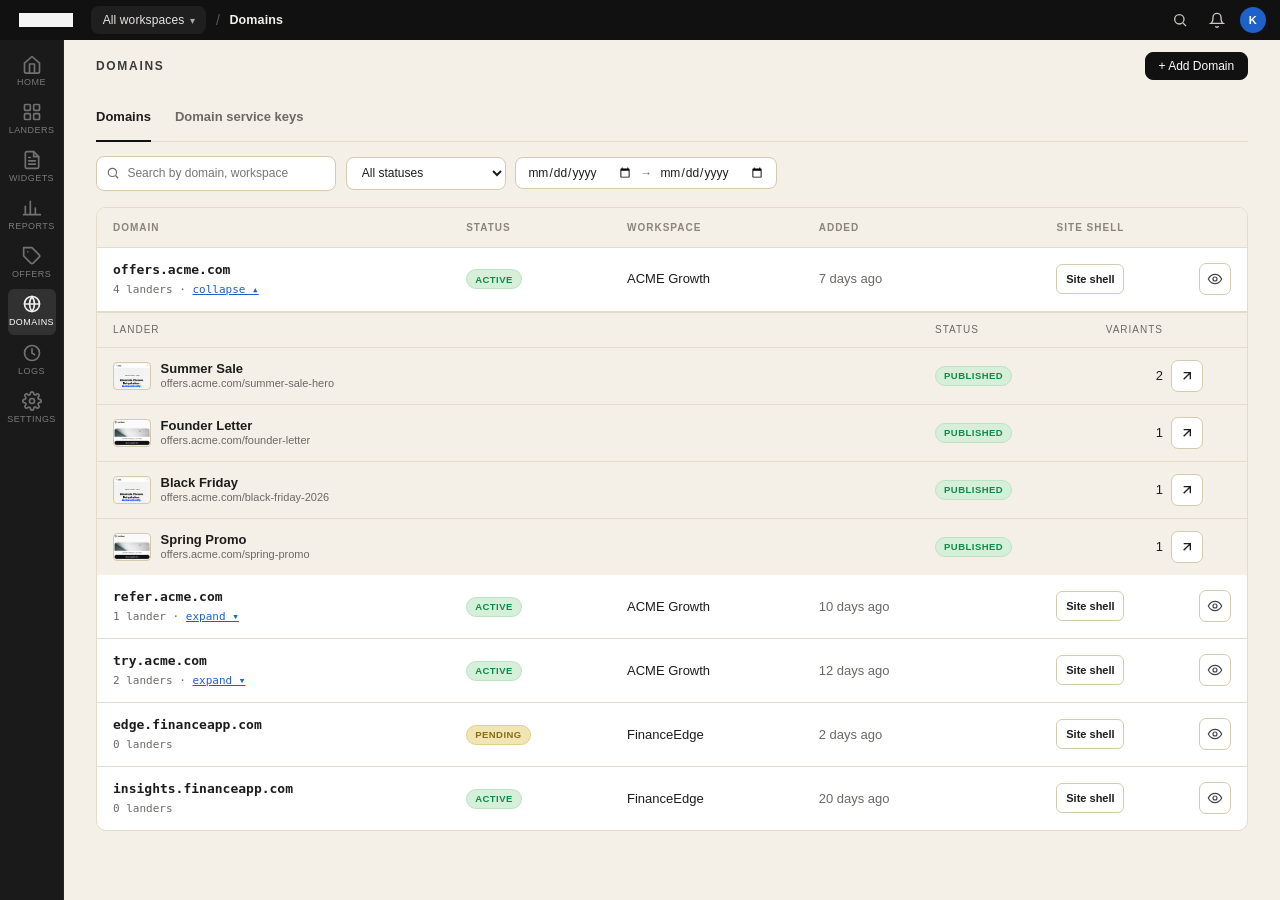
==== commit cf6509b5: "Refine offers UI: tab-specific locks, team deal value, rename nav to Offers. Move deal value to team" ====
--- a/domains.html
+++ b/domains.html
@@ -16,7 +16,7 @@
         <a href="landers.html"><svg viewBox="0 0 24 24" fill="none" stroke="currentColor" stroke-width="2" stroke-linecap="round" stroke-linejoin="round"><rect x="3" y="3" width="7" height="7" rx="1"/><rect x="14" y="3" width="7" height="7" rx="1"/><rect x="3" y="14" width="7" height="7" rx="1"/><rect x="14" y="14" width="7" height="7" rx="1"/></svg>Landers</a>
         <a href="widgets.html"><svg viewBox="0 0 24 24" fill="none" stroke="currentColor" stroke-width="2" stroke-linecap="round" stroke-linejoin="round"><path d="M14 2H6a2 2 0 0 0-2 2v16a2 2 0 0 0 2 2h12a2 2 0 0 0 2-2V8z"/><path d="M14 2v6h6M16 13H8M16 17H8M10 9H8"/></svg>Widgets</a>
         <a href="reports.html"><svg viewBox="0 0 24 24" fill="none" stroke="currentColor" stroke-width="2" stroke-linecap="round" stroke-linejoin="round"><path d="M4 20V10M10 20V4M16 20v-8M22 20H2"/></svg>Reports</a>
-        <a href="offers.html"><svg viewBox="0 0 24 24" fill="none" stroke="currentColor" stroke-width="2" stroke-linecap="round" stroke-linejoin="round"><path d="M20.59 13.41l-7.17 7.17a2 2 0 0 1-2.83 0L2 12V2h10l8.59 8.59a2 2 0 0 1 0 2.82z"/><line x1="7" y1="7" x2="7.01" y2="7"/></svg>Team Offers</a>
+        <a href="offers.html"><svg viewBox="0 0 24 24" fill="none" stroke="currentColor" stroke-width="2" stroke-linecap="round" stroke-linejoin="round"><path d="M20.59 13.41l-7.17 7.17a2 2 0 0 1-2.83 0L2 12V2h10l8.59 8.59a2 2 0 0 1 0 2.82z"/><line x1="7" y1="7" x2="7.01" y2="7"/></svg>Offers</a>
         <a href="domains.html" class="is-active" aria-current="page"><svg viewBox="0 0 24 24" fill="none" stroke="currentColor" stroke-width="2" stroke-linecap="round" stroke-linejoin="round"><circle cx="12" cy="12" r="9"/><path d="M3 12h18M12 3a15 15 0 0 1 0 18M12 3a15 15 0 0 0 0 18"/></svg>Domains</a>
         <a href="logs.html"><svg viewBox="0 0 24 24" fill="none" stroke="currentColor" stroke-width="2" stroke-linecap="round" stroke-linejoin="round"><circle cx="12" cy="12" r="9"/><path d="M12 7v5l3 2"/></svg>Logs</a>
         <a href="settings.html" data-nav="settings"><svg viewBox="0 0 24 24" fill="none" stroke="currentColor" stroke-width="2" stroke-linecap="round" stroke-linejoin="round"><circle cx="12" cy="12" r="3"/><path d="M19.4 15a1.7 1.7 0 0 0 .3 1.8l.1.1a2 2 0 1 1-2.8 2.8l-.1-.1a1.7 1.7 0 0 0-1.8-.3 1.7 1.7 0 0 0-1 1.5V21a2 2 0 1 1-4 0v-.1a1.7 1.7 0 0 0-1.1-1.5 1.7 1.7 0 0 0-1.8.3l-.1.1a2 2 0 1 1-2.8-2.8l.1-.1a1.7 1.7 0 0 0 .3-1.8 1.7 1.7 0 0 0-1.5-1H3a2 2 0 1 1 0-4h.1a1.7 1.7 0 0 0 1.5-1.1 1.7 1.7 0 0 0-.3-1.8l-.1-.1a2 2 0 1 1 2.8-2.8l.1.1a1.7 1.7 0 0 0 1.8.3H9a1.7 1.7 0 0 0 1-1.5V3a2 2 0 1 1 4 0v.1a1.7 1.7 0 0 0 1 1.5 1.7 1.7 0 0 0 1.8-.3l.1-.1a2 2 0 1 1 2.8 2.8l-.1.1a1.7 1.7 0 0 0-.3 1.8V9a1.7 1.7 0 0 0 1.5 1H21a2 2 0 1 1 0 4h-.1a1.7 1.7 0 0 0-1.5 1z"/></svg>Settings</a>
--- a/styles.css
+++ b/styles.css
@@ -3036,32 +3036,29 @@
 }
 .offer-ws-pick input { margin: 0; }
 .offer-amount-group {
-  display: flex;
+  display: inline-flex;
   gap: 0.5rem;
   align-items: stretch;
-}
-.offer-amount-group input { flex: 1; min-width: 0; }
-.offer-amount-group select { width: 5.5rem; flex-shrink: 0; }
-.offer-target-labels {
-  display: grid;
-  grid-template-columns: 7.5rem 1fr;
-  gap: 0.5rem;
-  margin-bottom: 0.35rem;
-}
-.offer-target-label {
-  font-size: 11px;
-  font-weight: 700;
-  letter-spacing: 0.04em;
-  text-transform: uppercase;
-  color: var(--text-muted);
-}
-.offer-target-row {
-  display: grid;
-  grid-template-columns: 7.5rem 1fr;
-  gap: 0.5rem;
-  align-items: stretch;
-}
-.offer-target-row > select { width: 100%; }
+  max-width: 14rem;
+  width: 100%;
+}
+.offer-amount-group input[type="number"] {
+  flex: 1 1 6.5rem;
+  min-width: 5rem;
+  max-width: 9rem;
+  width: auto;
+}
+.offer-amount-group select,
+.offer-amount-group .offer-currency-select {
+  width: 5.25rem;
+  flex-shrink: 0;
+}
+.offer-money-field .offer-amount-group {
+  margin-top: 0.15rem;
+}
+.offer-amount-group.is-roas .offer-currency-select {
+  display: none;
+}
 .offer-field-hint {
   margin: 0.35rem 0 0;
   font-size: 12px;
@@ -3112,6 +3109,29 @@
   color: var(--text);
 }
 .input--readonly { background: #f5f6f8; color: var(--text-muted); cursor: default; }
+.team-inherited-strip {
+  margin: 0.65rem 0 1rem;
+}
+.offer-ws-col { min-width: 140px; max-width: 220px; }
+.offer-ws-cell { display: flex; flex-wrap: wrap; gap: 0.35rem; }
+.offer-ws-tag {
+  display: inline-block;
+  padding: 0.15rem 0.45rem;
+  border-radius: 4px;
+  background: #eef0f3;
+  font-size: 12px;
+  line-height: 1.35;
+  color: var(--text);
+  white-space: nowrap;
+}
+.offer-params-readonly {
+  margin: 0;
+  padding: 0;
+  list-style: none;
+  font-size: 12.5px;
+}
+.offer-params-readonly li { margin: 0.15rem 0; }
+.offer-params-readonly code { font-size: 12px; }
 .offer-locked-pane { background: #f8f9fb; border: 1px solid var(--border); border-radius: 8px; padding: 0.85rem 1rem; }
 .offer-locked-grid { display: grid; grid-template-columns: 1fr 1fr; gap: 0.65rem 1.25rem; }
 .offer-locked-field { display: flex; flex-direction: column; gap: 0.15rem; }
